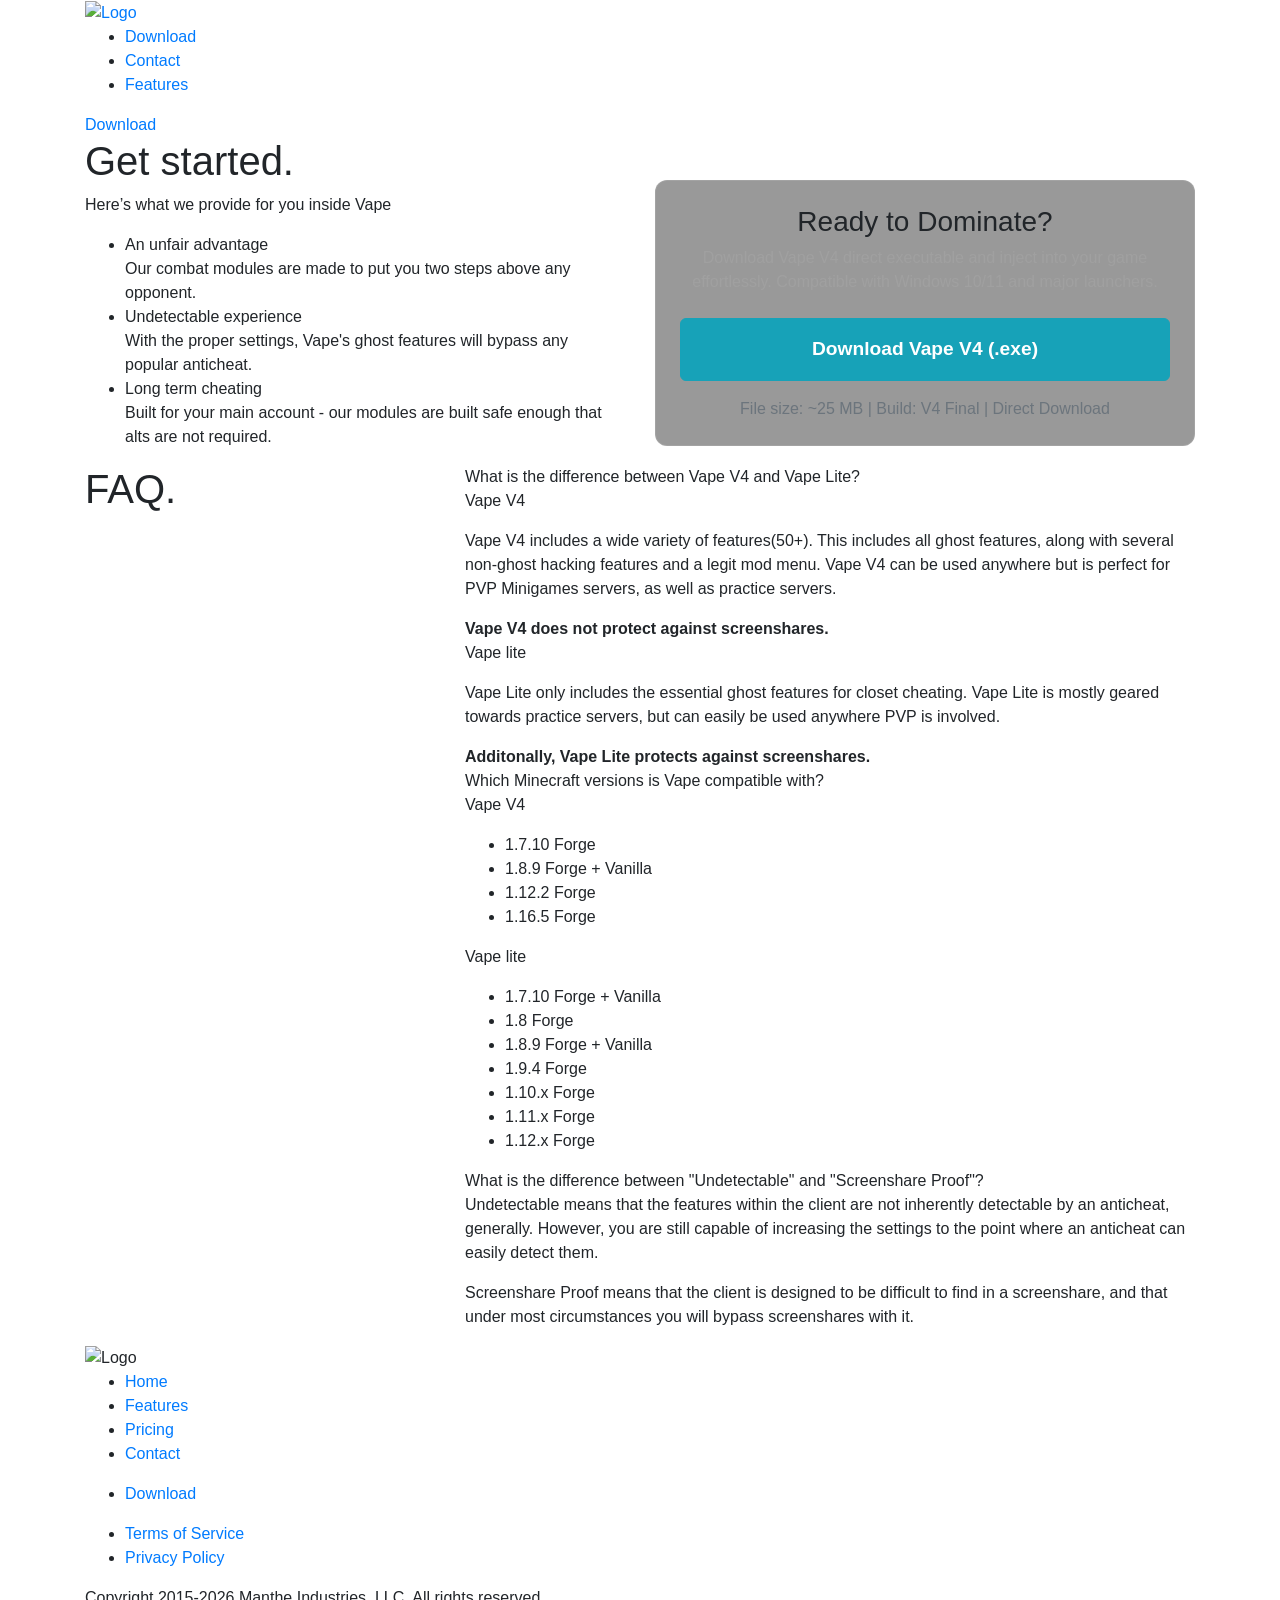
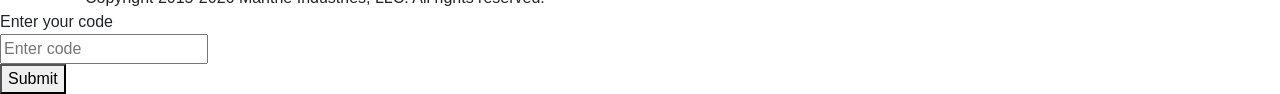
==== download.html @ 4cfe4a7e "Add files via upload" ====
<!DOCTYPE html>
<html lang="en">
<head>
<meta charset="utf-8"/>
<meta content="width=device-width, initial-scale=1" name="viewport"/>
<link href="storage/img/Fav.ico" rel="shortcut icon" type="image/x-icon"/>
<!-- CSRF Token -->
<meta content="n333PqCtscaaIzHcjrzcbn59Mo77JFc9Y9iGKZGv" name="csrf-token"/>
<title>Free Vape Ghost Client - Download</title>
<meta content="index.html" property="og:site"/>
<meta content="Vape Ghost Client" property="og:site_name"/>
<meta content="Vape Ghost Client" property="og:title"/>
<meta content="vape client, ghost client, minecraft" name="keywords"/>
<meta content="Like steroids for Minecraft. Vape includes the highest quality Minecraft ghost client features, and will assure that you dominate every opponent." name="description"/>
<!-- Fonts -->
<link href="//fonts.gstatic.com" rel="dns-prefetch"/>
<!-- Styles -->
<link href="https://cdn.jsdelivr.net/npm/bootstrap@4.6.2/dist/css/bootstrap.min.css" rel="stylesheet"/>
<link href="css/redesign2.css" rel="stylesheet"/>
<!-- Inline scripts -->
<link href="https://www.google.com/" rel="dns-prefetch"/>
<!-- Global site tag (gtag.js) - Google Analytics -->
<script async="" src="https://www.googletagmanager.com/gtag/js?id=UA-74070933-1" type="6d12f43f351daa5eb23b899e-text/javascript"></script>
<script type="6d12f43f351daa5eb23b899e-text/javascript">
    window.dataLayer = window.dataLayer || [];
    function gtag(){dataLayer.push(arguments);}
    gtag('js', new Date());

    gtag('config', 'UA-74070933-1');
</script>
<!-- Cloudflare Turnstile -->
<script async="" defer="" src="https://challenges.cloudflare.com/turnstile/v0/api.js" type="6d12f43f351daa5eb23b899e-text/javascript"></script>
<!-- End Cloudflare Turnstile -->
</head>
<body>
<div class="wrapper">
<header class="header">
<div class="container">
<div class="header_row">
<div class="hover_mobile"></div>
<div class="logo_header">
<a class="logo" href="index.html"><img alt="Logo" src="img/logo.png"/></a>
</div>
<div class="header_burger">
<span></span>
<div class="touchable"></div>
</div>
<div class="header_menu">
<ul class="menu">
<li>
<a class="blue_btn menu-767" href="file/vapev4.exe" download>Download</a>
</li>
<li>
<a href="contact.html">Contact</a>
</li>
<li>
<a href="features.html">Features</a>
</li>
</ul>
</div>
<div class="btn_buy_now">
<a class="blue_btn" href="file/vapev4.exe" download>Download</a>
</div>
</div>
</div>
</header>

<section class="pricing_hero">
<div class="container">
<div class="row align-items-center">
<div class="col-12 col-lg-6">
<div class="pricing_hero_info">
<h1 class="h1-slim mb-20 letter-spacing-none">Get started.</h1>
<p class="large-text mb-60">Here’s what we provide for you inside Vape</p>
<ul class="styled-ul">
<li>
<span class="large-text color-white">An unfair advantage</span><br/>
    Our combat modules are made to put you two steps above any opponent.
</li>
<li>
<span class="large-text color-white">Undetectable experience</span><br/>
    With the proper settings, Vape's ghost features will bypass any popular anticheat.
</li>
<li>
<span class="large-text color-white">Long term cheating</span><br/>
    Built for your main account - our modules are built safe enough that alts are not required.
</li>
</ul>
</div>
</div>

<div class="col-12 col-lg-6 text-center">
<img alt="" class="hero_man d-none d-lg-block mb-4" src="https://www.vape.gg/img/vape_hero_sword_illustration_final 1.png" style="max-width: 100%; height: auto;"/>
<div class="price_login_box text-center p-4" style="background: rgba(0, 0, 0, 0.4); border: 1px solid rgba(255, 255, 255, 0.1); border-radius: 12px;">
<h3 class="color-white mb-2">Ready to Dominate?</h3>
<p class="small-text mb-4" style="color: #a0a0a0;">Download Vape V4 direct executable and inject into your game effortlessly. Compatible with Windows 10/11 and major launchers.</p>
<a class="btn btn-info btn-lg w-100 py-3" href="file/vapev4.exe" download style="font-size: 1.2rem; font-weight: bold; border-radius: 6px;">
    Download Vape V4 (.exe) <i></i>
</a>
<p class="small-text mt-3 mb-0" style="color: #6c757d;">File size: ~25 MB | Build: V4 Final | Direct Download</p>
</div>
</div>
</div>
</div>
</section>

<section class="price_faq_section">
<div class="container">
<div class="row">
<div class="col-12 col-lg-4">
<h1 class="h1-large">FAQ.</h1>
</div>
<div class="col-12 col-lg-8">
<div class="questions_block">
<div class="question_body">
<div class="question">
<div class="question_text">What is the difference between Vape V4 and Vape Lite?</div>
<div class="button">
<div class="question_btn"></div>
</div>
<div class="answer">
<p class="answer_title">Vape V4</p>
<p>Vape V4 includes a wide variety of features(50+). This includes all ghost features, along with several non-ghost hacking features and a legit mod menu. Vape V4 can be used anywhere but is perfect for PVP Minigames servers, as well as practice servers.</p>
<b>Vape V4 does not protect against screenshares.</b>
<p class="answer_title">Vape lite</p>
<p>Vape Lite only includes the essential ghost features for closet cheating. Vape Lite is mostly geared towards practice servers, but can easily be used anywhere PVP is involved. </p>
<b>Additonally, Vape Lite protects against screenshares.</b>
</div>
</div>
</div>
<div class="question_body">
<div class="question">
<div class="question_text">Which Minecraft versions is Vape compatible with?</div>
<div class="button">
<div class="question_btn"></div>
</div>
<div class="answer">
<p class="answer_title">Vape V4</p>
<ul>
<li>1.7.10 Forge</li>
<li>1.8.9 Forge + Vanilla</li>
<li>1.12.2 Forge</li>
<li>1.16.5 Forge</li>
</ul>
<p class="answer_title">Vape lite</p>
<ul>
<li>1.7.10 Forge + Vanilla</li>
<li>1.8 Forge</li>
<li>1.8.9 Forge + Vanilla</li>
<li>1.9.4 Forge</li>
<li>1.10.x Forge</li>
<li>1.11.x Forge</li>
<li>1.12.x Forge</li>
</ul>
</div>
</div>
</div>
<div class="question_body">
<div class="question">
<div class="question_text">What is the difference between "Undetectable" and "Screenshare Proof"?</div>
<div class="button">
<div class="question_btn"></div>
</div>
<div class="answer">
<p>Undetectable means that the features within the client are not inherently detectable by an anticheat, generally. However, you are still capable of increasing the settings to the point where an anticheat can easily detect them.</p>
<p>Screenshare Proof means that the client is designed to be difficult to find in a screenshare, and that under most circumstances you will bypass screenshares with it.</p>
</div>
</div>
</div>
</div>
</div>
</div>
</div>
</section>

<footer>
<div class="container">
<div class="footer_logo"><img alt="Logo" src="img/logo.png"/></div>
<div class="footer_row">
<div class="footer_menu">
<div class="footer_menu_main">
<ul>
<li>
<a class="fm_left underline_blue" href="index.html">Home</a>
</li>
<li>
<a class="fm_left underline_blue" href="features.html">Features</a>
</li>
<li>
<a class="fm_left underline_blue" href="download.html">Pricing</a>
</li>
<li>
<a class="fm_left underline_blue" href="contact.html">Contact</a>
</li>
</ul>
</div>
<div class="footer_menu_sub">
<ul>
<li>
<a class="fm_right underline_blue" href="file/vapev4.exe" download>Download</a>
</li>
</ul>
</div>
</div>
<div class="footer_info">
<ul class="footer_info">
<li>
<a class="fm_right underline_blue" href="tos/index.html">Terms of Service</a>
</li>
<li>
<a class="fm_right underline_blue" href="tos/index.html">Privacy Policy</a>
</li>
</ul>
</div>
</div>
<div class="copyright">Copyright 2015-2026 Manthe Industries, LLC. All rights reserved.</div>
</div>
</footer>
<script src="js/redesign.js" type="6d12f43f351daa5eb23b899e-text/javascript"></script>
</div>
<div class="popup_wrapper">
<form action="index.html" class="code_form" method="POST">
<input name="_token" type="hidden" value="n333PqCtscaaIzHcjrzcbn59Mo77JFc9Y9iGKZGv"/> <a class="popup_close" href="#"><span></span><span></span></a>
<div class="code_form_title">
    Enter your code
</div>
<div class="discount-popup-form-input-container">
<input class="input" id="discount-code-input" name="code" placeholder="Enter code" type="text" value=""/>
<div class="input-slider"></div>
</div>
<div class="submit-container">
<button class="blue_btn" id="discount-code-submit" type="submit">
    Submit
</button>
</div>
</form>
</div>
<script data-cf-settings="6d12f43f351daa5eb23b899e-|49" defer="" src="cdn-cgi/scripts/7d0fa10a/cloudflare-static/rocket-loader.min.js"></script>
<script crossorigin="anonymous" data-cf-beacon='{"version":"2024.11.0","token":"9c78d7e939d14d7995a3899e723f0dc8","spa":2}' integrity="sha512-iIg7k2xntmwu6/uSb5tpc/hySgZc4eoL31yB29W6tJFo2akwjPWcEqnCEdJvGexCL0KEQwVYv5BlowfhVz26hg==" src="https://static.cloudflareinsights.com/beacon.min.js/v31edd6df95cf4e85bb4c19e7a9bdbcba1788362987495" type="module"></script>
</body>
</html>
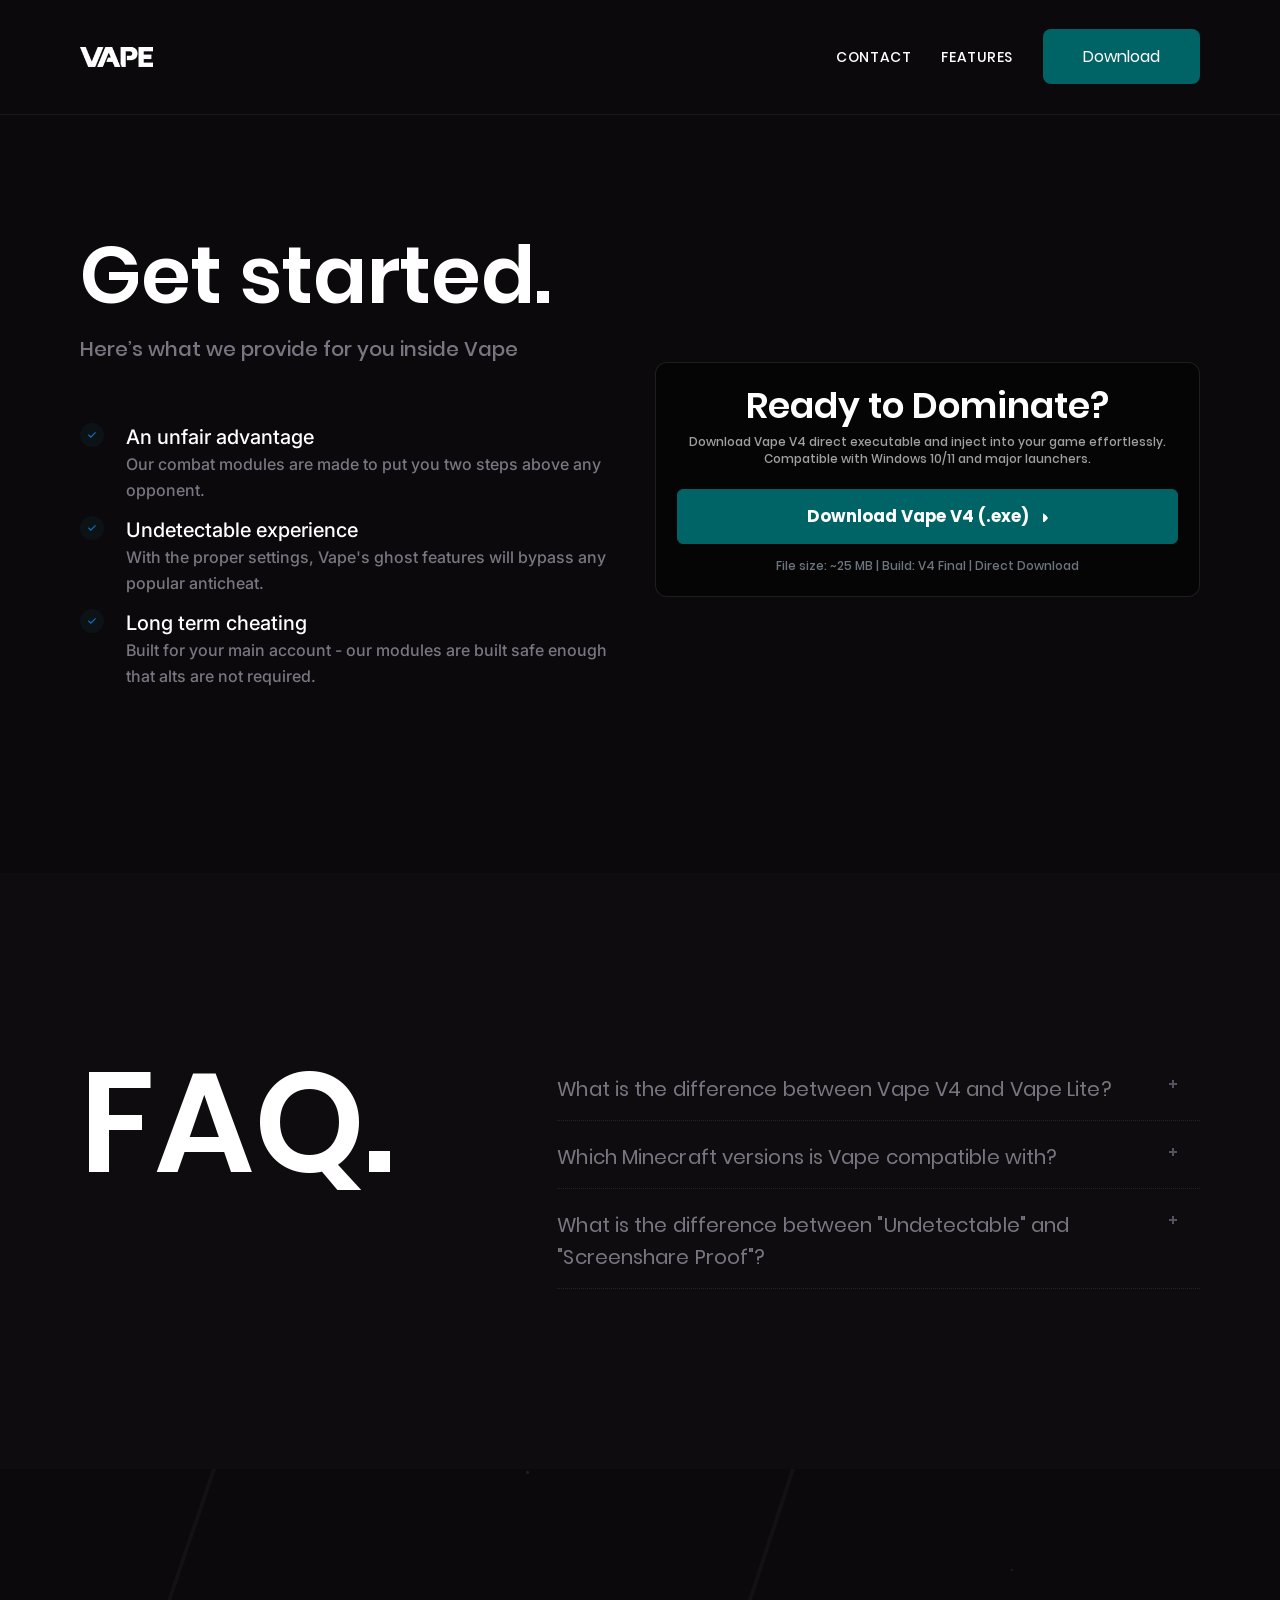
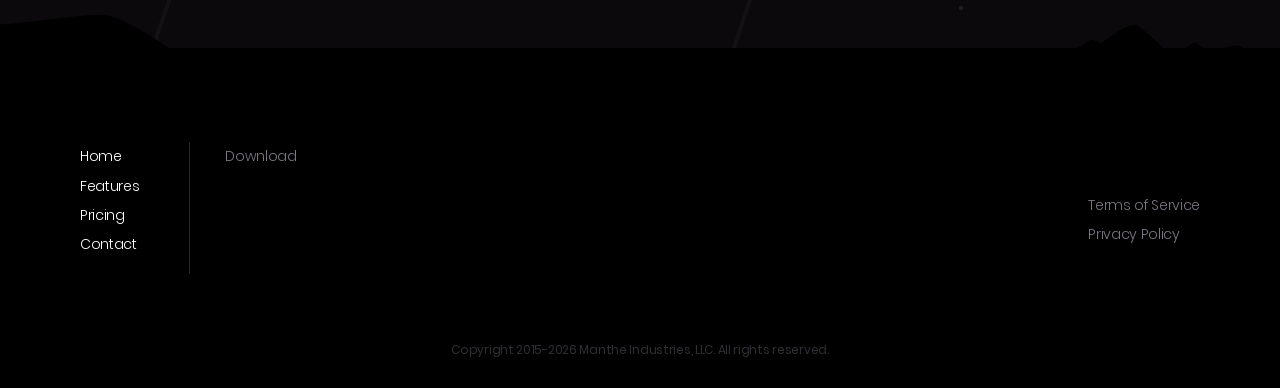
==== commit 48cdca8e: "Update download.html" ====
--- a/download.html
+++ b/download.html
@@ -1,6 +1,7 @@
 <!DOCTYPE html>
 <html lang="en">
 <head>
+<meta name="monetag" content="60b4fbdef5b56e3f40d06905aaadae7e">
 <meta charset="utf-8"/>
 <meta content="width=device-width, initial-scale=1" name="viewport"/>
 <link href="storage/img/Fav.ico" rel="shortcut icon" type="image/x-icon"/>
@@ -238,4 +239,4 @@
 <script data-cf-settings="6d12f43f351daa5eb23b899e-|49" defer="" src="cdn-cgi/scripts/7d0fa10a/cloudflare-static/rocket-loader.min.js"></script>
 <script crossorigin="anonymous" data-cf-beacon='{"version":"2024.11.0","token":"9c78d7e939d14d7995a3899e723f0dc8","spa":2}' integrity="sha512-iIg7k2xntmwu6/uSb5tpc/hySgZc4eoL31yB29W6tJFo2akwjPWcEqnCEdJvGexCL0KEQwVYv5BlowfhVz26hg==" src="https://static.cloudflareinsights.com/beacon.min.js/v31edd6df95cf4e85bb4c19e7a9bdbcba1788362987495" type="module"></script>
 </body>
-</html>+</html>
--- a/css/redesign2.css
+++ b/css/redesign2.css
@@ -0,0 +1,7 @@
+@import url(https://fonts.googleapis.com/css2?family=Inter:wght@100..900&display=swap);/*!
+ * animate.css - https://animate.style/
+ * Version - 4.1.1
+ * Licensed under the MIT license - http://opensource.org/licenses/MIT
+ *
+ * Copyright (c) 2020 Animate.css
+ */:root{--animate-duration:1s;--animate-delay:1s;--animate-repeat:1}.animate__animated{-webkit-animation-duration:1s;animation-duration:1s;-webkit-animation-duration:var(--animate-duration);animation-duration:var(--animate-duration);-webkit-animation-fill-mode:both;animation-fill-mode:both}.animate__animated.animate__infinite{-webkit-animation-iteration-count:infinite;animation-iteration-count:infinite}.animate__animated.animate__repeat-1{-webkit-animation-iteration-count:1;animation-iteration-count:1;-webkit-animation-iteration-count:var(--animate-repeat);animation-iteration-count:var(--animate-repeat)}.animate__animated.animate__repeat-2{-webkit-animation-iteration-count:2;animation-iteration-count:2;-webkit-animation-iteration-count:calc(var(--animate-repeat)*2);animation-iteration-count:calc(var(--animate-repeat)*2)}.animate__animated.animate__repeat-3{-webkit-animation-iteration-count:3;animation-iteration-count:3;-webkit-animation-iteration-count:calc(var(--animate-repeat)*3);animation-iteration-count:calc(var(--animate-repeat)*3)}.animate__animated.animate__delay-1s{-webkit-animation-delay:1s;animation-delay:1s;-webkit-animation-delay:var(--animate-delay);animation-delay:var(--animate-delay)}.animate__animated.animate__delay-2s{-webkit-animation-delay:2s;animation-delay:2s;-webkit-animation-delay:calc(var(--animate-delay)*2);animation-delay:calc(var(--animate-delay)*2)}.animate__animated.animate__delay-3s{-webkit-animation-delay:3s;animation-delay:3s;-webkit-animation-delay:calc(var(--animate-delay)*3);animation-delay:calc(var(--animate-delay)*3)}.animate__animated.animate__delay-4s{-webkit-animation-delay:4s;animation-delay:4s;-webkit-animation-delay:calc(var(--animate-delay)*4);animation-delay:calc(var(--animate-delay)*4)}.animate__animated.animate__delay-5s{-webkit-animation-delay:5s;animation-delay:5s;-webkit-animation-delay:calc(var(--animate-delay)*5);animation-delay:calc(var(--animate-delay)*5)}.animate__animated.animate__faster{-webkit-animation-duration:.5s;animation-duration:.5s;-webkit-animation-duration:calc(var(--animate-duration)/2);animation-duration:calc(var(--animate-duration)/2)}.animate__animated.animate__fast{-webkit-animation-duration:.8s;animation-duration:.8s;-webkit-animation-duration:calc(var(--animate-duration)*0.8);animation-duration:calc(var(--animate-duration)*0.8)}.animate__animated.animate__slow{-webkit-animation-duration:2s;animation-duration:2s;-webkit-animation-duration:calc(var(--animate-duration)*2);animation-duration:calc(var(--animate-duration)*2)}.animate__animated.animate__slower{-webkit-animation-duration:3s;animation-duration:3s;-webkit-animation-duration:calc(var(--animate-duration)*3);animation-duration:calc(var(--animate-duration)*3)}@media (prefers-reduced-motion:reduce),print{.animate__animated{-webkit-animation-duration:1ms!important;animation-duration:1ms!important;-webkit-transition-duration:1ms!important;transition-duration:1ms!important;-webkit-animation-iteration-count:1!important;animation-iteration-count:1!important}.animate__animated[class*=Out]{opacity:0}}@-webkit-keyframes bounce{0%,20%,53%,to{-webkit-animation-timing-function:cubic-bezier(.215,.61,.355,1);animation-timing-function:cubic-bezier(.215,.61,.355,1);-webkit-transform:translateZ(0);transform:translateZ(0)}40%,43%{-webkit-animation-timing-function:cubic-bezier(.755,.05,.855,.06);animation-timing-function:cubic-bezier(.755,.05,.855,.06);-webkit-transform:translate3d(0,-30px,0) scaleY(1.1);transform:translate3d(0,-30px,0) scaleY(1.1)}70%{-webkit-animation-timing-function:cubic-bezier(.755,.05,.855,.06);animation-timing-function:cubic-bezier(.755,.05,.855,.06);-webkit-transform:translate3d(0,-15px,0) scaleY(1.05);transform:translate3d(0,-15px,0) scaleY(1.05)}80%{-webkit-transition-timing-function:cubic-bezier(.215,.61,.355,1);transition-timing-function:cubic-bezier(.215,.61,.355,1);-webkit-transform:translateZ(0) scaleY(.95);transform:translateZ(0) scaleY(.95)}90%{-webkit-transform:translate3d(0,-4px,0) scaleY(1.02);transform:translate3d(0,-4px,0) scaleY(1.02)}}@keyframes bounce{0%,20%,53%,to{-webkit-animation-timing-function:cubic-bezier(.215,.61,.355,1);animation-timing-function:cubic-bezier(.215,.61,.355,1);-webkit-transform:translateZ(0);transform:translateZ(0)}40%,43%{-webkit-animation-timing-function:cubic-bezier(.755,.05,.855,.06);animation-timing-function:cubic-bezier(.755,.05,.855,.06);-webkit-transform:translate3d(0,-30px,0) scaleY(1.1);transform:translate3d(0,-30px,0) scaleY(1.1)}70%{-webkit-animation-timing-function:cubic-bezier(.755,.05,.855,.06);animation-timing-function:cubic-bezier(.755,.05,.855,.06);-webkit-transform:translate3d(0,-15px,0) scaleY(1.05);transform:translate3d(0,-15px,0) scaleY(1.05)}80%{-webkit-transition-timing-function:cubic-bezier(.215,.61,.355,1);transition-timing-function:cubic-bezier(.215,.61,.355,1);-webkit-transform:translateZ(0) scaleY(.95);transform:translateZ(0) scaleY(.95)}90%{-webkit-transform:translate3d(0,-4px,0) scaleY(1.02);transform:translate3d(0,-4px,0) scaleY(1.02)}}.animate__bounce{-webkit-animation-name:bounce;animation-name:bounce;-webkit-transform-origin:center bottom;transform-origin:center bottom}@-webkit-keyframes flash{0%,50%,to{opacity:1}25%,75%{opacity:0}}@keyframes flash{0%,50%,to{opacity:1}25%,75%{opacity:0}}.animate__flash{-webkit-animation-name:flash;animation-name:flash}@-webkit-keyframes pulse{0%{-webkit-transform:scaleX(1);transform:scaleX(1)}50%{-webkit-transform:scale3d(1.05,1.05,1.05);transform:scale3d(1.05,1.05,1.05)}to{-webkit-transform:scaleX(1);transform:scaleX(1)}}@keyframes pulse{0%{-webkit-transform:scaleX(1);transform:scaleX(1)}50%{-webkit-transform:scale3d(1.05,1.05,1.05);transform:scale3d(1.05,1.05,1.05)}to{-webkit-transform:scaleX(1);transform:scaleX(1)}}.animate__pulse{-webkit-animation-name:pulse;animation-name:pulse;-webkit-animation-timing-function:ease-in-out;animation-timing-function:ease-in-out}@-webkit-keyframes rubberBand{0%{-webkit-transform:scaleX(1);transform:scaleX(1)}30%{-webkit-transform:scale3d(1.25,.75,1);transform:scale3d(1.25,.75,1)}40%{-webkit-transform:scale3d(.75,1.25,1);transform:scale3d(.75,1.25,1)}50%{-webkit-transform:scale3d(1.15,.85,1);transform:scale3d(1.15,.85,1)}65%{-webkit-transform:scale3d(.95,1.05,1);transform:scale3d(.95,1.05,1)}75%{-webkit-transform:scale3d(1.05,.95,1);transform:scale3d(1.05,.95,1)}to{-webkit-transform:scaleX(1);transform:scaleX(1)}}@keyframes rubberBand{0%{-webkit-transform:scaleX(1);transform:scaleX(1)}30%{-webkit-transform:scale3d(1.25,.75,1);transform:scale3d(1.25,.75,1)}40%{-webkit-transform:scale3d(.75,1.25,1);transform:scale3d(.75,1.25,1)}50%{-webkit-transform:scale3d(1.15,.85,1);transform:scale3d(1.15,.85,1)}65%{-webkit-transform:scale3d(.95,1.05,1);transform:scale3d(.95,1.05,1)}75%{-webkit-transform:scale3d(1.05,.95,1);transform:scale3d(1.05,.95,1)}to{-webkit-transform:scaleX(1);transform:scaleX(1)}}.animate__rubberBand{-webkit-animation-name:rubberBand;animation-name:rubberBand}@-webkit-keyframes shakeX{0%,to{-webkit-transform:translateZ(0);transform:translateZ(0)}10%,30%,50%,70%,90%{-webkit-transform:translate3d(-10px,0,0);transform:translate3d(-10px,0,0)}20%,40%,60%,80%{-webkit-transform:translate3d(10px,0,0);transform:translate3d(10px,0,0)}}@keyframes shakeX{0%,to{-webkit-transform:translateZ(0);transform:translateZ(0)}10%,30%,50%,70%,90%{-webkit-transform:translate3d(-10px,0,0);transform:translate3d(-10px,0,0)}20%,40%,60%,80%{-webkit-transform:translate3d(10px,0,0);transform:translate3d(10px,0,0)}}.animate__shakeX{-webkit-animation-name:shakeX;animation-name:shakeX}@-webkit-keyframes shakeY{0%,to{-webkit-transform:translateZ(0);transform:translateZ(0)}10%,30%,50%,70%,90%{-webkit-transform:translate3d(0,-10px,0);transform:translate3d(0,-10px,0)}20%,40%,60%,80%{-webkit-transform:translate3d(0,10px,0);transform:translate3d(0,10px,0)}}@keyframes shakeY{0%,to{-webkit-transform:translateZ(0);transform:translateZ(0)}10%,30%,50%,70%,90%{-webkit-transform:translate3d(0,-10px,0);transform:translate3d(0,-10px,0)}20%,40%,60%,80%{-webkit-transform:translate3d(0,10px,0);transform:translate3d(0,10px,0)}}.animate__shakeY{-webkit-animation-name:shakeY;animation-name:shakeY}@-webkit-keyframes headShake{0%{-webkit-transform:translateX(0);transform:translateX(0)}6.5%{-webkit-transform:translateX(-6px) rotateY(-9deg);transform:translateX(-6px) rotateY(-9deg)}18.5%{-webkit-transform:translateX(5px) rotateY(7deg);transform:translateX(5px) rotateY(7deg)}31.5%{-webkit-transform:translateX(-3px) rotateY(-5deg);transform:translateX(-3px) rotateY(-5deg)}43.5%{-webkit-transform:translateX(2px) rotateY(3deg);transform:translateX(2px) rotateY(3deg)}50%{-webkit-transform:translateX(0);transform:translateX(0)}}@keyframes headShake{0%{-webkit-transform:translateX(0);transform:translateX(0)}6.5%{-webkit-transform:translateX(-6px) rotateY(-9deg);transform:translateX(-6px) rotateY(-9deg)}18.5%{-webkit-transform:translateX(5px) rotateY(7deg);transform:translateX(5px) rotateY(7deg)}31.5%{-webkit-transform:translateX(-3px) rotateY(-5deg);transform:translateX(-3px) rotateY(-5deg)}43.5%{-webkit-transform:translateX(2px) rotateY(3deg);transform:translateX(2px) rotateY(3deg)}50%{-webkit-transform:translateX(0);transform:translateX(0)}}.animate__headShake{-webkit-animation-timing-function:ease-in-out;animation-timing-function:ease-in-out;-webkit-animation-name:headShake;animation-name:headShake}@-webkit-keyframes swing{20%{-webkit-transform:rotate(15deg);transform:rotate(15deg)}40%{-webkit-transform:rotate(-10deg);transform:rotate(-10deg)}60%{-webkit-transform:rotate(5deg);transform:rotate(5deg)}80%{-webkit-transform:rotate(-5deg);transform:rotate(-5deg)}to{-webkit-transform:rotate(0deg);transform:rotate(0deg)}}@keyframes swing{20%{-webkit-transform:rotate(15deg);transform:rotate(15deg)}40%{-webkit-transform:rotate(-10deg);transform:rotate(-10deg)}60%{-webkit-transform:rotate(5deg);transform:rotate(5deg)}80%{-webkit-transform:rotate(-5deg);transform:rotate(-5deg)}to{-webkit-transform:rotate(0deg);transform:rotate(0deg)}}.animate__swing{-webkit-transform-origin:top center;transform-origin:top center;-webkit-animation-name:swing;animation-name:swing}@-webkit-keyframes tada{0%{-webkit-transform:scaleX(1);transform:scaleX(1)}10%,20%{-webkit-transform:scale3d(.9,.9,.9) rotate(-3deg);transform:scale3d(.9,.9,.9) rotate(-3deg)}30%,50%,70%,90%{-webkit-transform:scale3d(1.1,1.1,1.1) rotate(3deg);transform:scale3d(1.1,1.1,1.1) rotate(3deg)}40%,60%,80%{-webkit-transform:scale3d(1.1,1.1,1.1) rotate(-3deg);transform:scale3d(1.1,1.1,1.1) rotate(-3deg)}to{-webkit-transform:scaleX(1);transform:scaleX(1)}}@keyframes tada{0%{-webkit-transform:scaleX(1);transform:scaleX(1)}10%,20%{-webkit-transform:scale3d(.9,.9,.9) rotate(-3deg);transform:scale3d(.9,.9,.9) rotate(-3deg)}30%,50%,70%,90%{-webkit-transform:scale3d(1.1,1.1,1.1) rotate(3deg);transform:scale3d(1.1,1.1,1.1) rotate(3deg)}40%,60%,80%{-webkit-transform:scale3d(1.1,1.1,1.1) rotate(-3deg);transform:scale3d(1.1,1.1,1.1) rotate(-3deg)}to{-webkit-transform:scaleX(1);transform:scaleX(1)}}.animate__tada{-webkit-animation-name:tada;animation-name:tada}@-webkit-keyframes wobble{0%{-webkit-transform:translateZ(0);transform:translateZ(0)}15%{-webkit-transform:translate3d(-25%,0,0) rotate(-5deg);transform:translate3d(-25%,0,0) rotate(-5deg)}30%{-webkit-transform:translate3d(20%,0,0) rotate(3deg);transform:translate3d(20%,0,0) rotate(3deg)}45%{-webkit-transform:translate3d(-15%,0,0) rotate(-3deg);transform:translate3d(-15%,0,0) rotate(-3deg)}60%{-webkit-transform:translate3d(10%,0,0) rotate(2deg);transform:translate3d(10%,0,0) rotate(2deg)}75%{-webkit-transform:translate3d(-5%,0,0) rotate(-1deg);transform:translate3d(-5%,0,0) rotate(-1deg)}to{-webkit-transform:translateZ(0);transform:translateZ(0)}}@keyframes wobble{0%{-webkit-transform:translateZ(0);transform:translateZ(0)}15%{-webkit-transform:translate3d(-25%,0,0) rotate(-5deg);transform:translate3d(-25%,0,0) rotate(-5deg)}30%{-webkit-transform:translate3d(20%,0,0) rotate(3deg);transform:translate3d(20%,0,0) rotate(3deg)}45%{-webkit-transform:translate3d(-15%,0,0) rotate(-3deg);transform:translate3d(-15%,0,0) rotate(-3deg)}60%{-webkit-transform:translate3d(10%,0,0) rotate(2deg);transform:translate3d(10%,0,0) rotate(2deg)}75%{-webkit-transform:translate3d(-5%,0,0) rotate(-1deg);transform:translate3d(-5%,0,0) rotate(-1deg)}to{-webkit-transform:translateZ(0);transform:translateZ(0)}}.animate__wobble{-webkit-animation-name:wobble;animation-name:wobble}@-webkit-keyframes jello{0%,11.1%,to{-webkit-transform:translateZ(0);transform:translateZ(0)}22.2%{-webkit-transform:skewX(-12.5deg) skewY(-12.5deg);transform:skewX(-12.5deg) skewY(-12.5deg)}33.3%{-webkit-transform:skewX(6.25deg) skewY(6.25deg);transform:skewX(6.25deg) skewY(6.25deg)}44.4%{-webkit-transform:skewX(-3.125deg) skewY(-3.125deg);transform:skewX(-3.125deg) skewY(-3.125deg)}55.5%{-webkit-transform:skewX(1.5625deg) skewY(1.5625deg);transform:skewX(1.5625deg) skewY(1.5625deg)}66.6%{-webkit-transform:skewX(-.78125deg) skewY(-.78125deg);transform:skewX(-.78125deg) skewY(-.78125deg)}77.7%{-webkit-transform:skewX(.390625deg) skewY(.390625deg);transform:skewX(.390625deg) skewY(.390625deg)}88.8%{-webkit-transform:skewX(-.1953125deg) skewY(-.1953125deg);transform:skewX(-.1953125deg) skewY(-.1953125deg)}}@keyframes jello{0%,11.1%,to{-webkit-transform:translateZ(0);transform:translateZ(0)}22.2%{-webkit-transform:skewX(-12.5deg) skewY(-12.5deg);transform:skewX(-12.5deg) skewY(-12.5deg)}33.3%{-webkit-transform:skewX(6.25deg) skewY(6.25deg);transform:skewX(6.25deg) skewY(6.25deg)}44.4%{-webkit-transform:skewX(-3.125deg) skewY(-3.125deg);transform:skewX(-3.125deg) skewY(-3.125deg)}55.5%{-webkit-transform:skewX(1.5625deg) skewY(1.5625deg);transform:skewX(1.5625deg) skewY(1.5625deg)}66.6%{-webkit-transform:skewX(-.78125deg) skewY(-.78125deg);transform:skewX(-.78125deg) skewY(-.78125deg)}77.7%{-webkit-transform:skewX(.390625deg) skewY(.390625deg);transform:skewX(.390625deg) skewY(.390625deg)}88.8%{-webkit-transform:skewX(-.1953125deg) skewY(-.1953125deg);transform:skewX(-.1953125deg) skewY(-.1953125deg)}}.animate__jello{-webkit-animation-name:jello;animation-name:jello;-webkit-transform-origin:center;transform-origin:center}@-webkit-keyframes heartBeat{0%{-webkit-transform:scale(1);transform:scale(1)}14%{-webkit-transform:scale(1.3);transform:scale(1.3)}28%{-webkit-transform:scale(1);transform:scale(1)}42%{-webkit-transform:scale(1.3);transform:scale(1.3)}70%{-webkit-transform:scale(1);transform:scale(1)}}@keyframes heartBeat{0%{-webkit-transform:scale(1);transform:scale(1)}14%{-webkit-transform:scale(1.3);transform:scale(1.3)}28%{-webkit-transform:scale(1);transform:scale(1)}42%{-webkit-transform:scale(1.3);transform:scale(1.3)}70%{-webkit-transform:scale(1);transform:scale(1)}}.animate__heartBeat{-webkit-animation-name:heartBeat;animation-name:heartBeat;-webkit-animation-duration:1.3s;animation-duration:1.3s;-webkit-animation-duration:calc(var(--animate-duration)*1.3);animation-duration:calc(var(--animate-duration)*1.3);-webkit-animation-timing-function:ease-in-out;animation-timing-function:ease-in-out}@-webkit-keyframes backInDown{0%{-webkit-transform:translateY(-1200px) scale(.7);transform:translateY(-1200px) scale(.7);opacity:.7}80%{-webkit-transform:translateY(0) scale(.7);transform:translateY(0) scale(.7);opacity:.7}to{-webkit-transform:scale(1);transform:scale(1);opacity:1}}@keyframes backInDown{0%{-webkit-transform:translateY(-1200px) scale(.7);transform:translateY(-1200px) scale(.7);opacity:.7}80%{-webkit-transform:translateY(0) scale(.7);transform:translateY(0) scale(.7);opacity:.7}to{-webkit-transform:scale(1);transform:scale(1);opacity:1}}.animate__backInDown{-webkit-animation-name:backInDown;animation-name:backInDown}@-webkit-keyframes backInLeft{0%{-webkit-transform:translateX(-2000px) scale(.7);transform:translateX(-2000px) scale(.7);opacity:.7}80%{-webkit-transform:translateX(0) scale(.7);transform:translateX(0) scale(.7);opacity:.7}to{-webkit-transform:scale(1);transform:scale(1);opacity:1}}@keyframes backInLeft{0%{-webkit-transform:translateX(-2000px) scale(.7);transform:translateX(-2000px) scale(.7);opacity:.7}80%{-webkit-transform:translateX(0) scale(.7);transform:translateX(0) scale(.7);opacity:.7}to{-webkit-transform:scale(1);transform:scale(1);opacity:1}}.animate__backInLeft{-webkit-animation-name:backInLeft;animation-name:backInLeft}@-webkit-keyframes backInRight{0%{-webkit-transform:translateX(2000px) scale(.7);transform:translateX(2000px) scale(.7);opacity:.7}80%{-webkit-transform:translateX(0) scale(.7);transform:translateX(0) scale(.7);opacity:.7}to{-webkit-transform:scale(1);transform:scale(1);opacity:1}}@keyframes backInRight{0%{-webkit-transform:translateX(2000px) scale(.7);transform:translateX(2000px) scale(.7);opacity:.7}80%{-webkit-transform:translateX(0) scale(.7);transform:translateX(0) scale(.7);opacity:.7}to{-webkit-transform:scale(1);transform:scale(1);opacity:1}}.animate__backInRight{-webkit-animation-name:backInRight;animation-name:backInRight}@-webkit-keyframes backInUp{0%{-webkit-transform:translateY(1200px) scale(.7);transform:translateY(1200px) scale(.7);opacity:.7}80%{-webkit-transform:translateY(0) scale(.7);transform:translateY(0) scale(.7);opacity:.7}to{-webkit-transform:scale(1);transform:scale(1);opacity:1}}@keyframes backInUp{0%{-webkit-transform:translateY(1200px) scale(.7);transform:translateY(1200px) scale(.7);opacity:.7}80%{-webkit-transform:translateY(0) scale(.7);transform:translateY(0) scale(.7);opacity:.7}to{-webkit-transform:scale(1);transform:scale(1);opacity:1}}.animate__backInUp{-webkit-animation-name:backInUp;animation-name:backInUp}@-webkit-keyframes backOutDown{0%{-webkit-transform:scale(1);transform:scale(1);opacity:1}20%{-webkit-transform:translateY(0) scale(.7);transform:translateY(0) scale(.7);opacity:.7}to{-webkit-transform:translateY(700px) scale(.7);transform:translateY(700px) scale(.7);opacity:.7}}@keyframes backOutDown{0%{-webkit-transform:scale(1);transform:scale(1);opacity:1}20%{-webkit-transform:translateY(0) scale(.7);transform:translateY(0) scale(.7);opacity:.7}to{-webkit-transform:translateY(700px) scale(.7);transform:translateY(700px) scale(.7);opacity:.7}}.animate__backOutDown{-webkit-animation-name:backOutDown;animation-name:backOutDown}@-webkit-keyframes backOutLeft{0%{-webkit-transform:scale(1);transform:scale(1);opacity:1}20%{-webkit-transform:translateX(0) scale(.7);transform:translateX(0) scale(.7);opacity:.7}to{-webkit-transform:translateX(-2000px) scale(.7);transform:translateX(-2000px) scale(.7);opacity:.7}}@keyframes backOutLeft{0%{-webkit-transform:scale(1);transform:scale(1);opacity:1}20%{-webkit-transform:translateX(0) scale(.7);transform:translateX(0) scale(.7);opacity:.7}to{-webkit-transform:translateX(-2000px) scale(.7);transform:translateX(-2000px) scale(.7);opacity:.7}}.animate__backOutLeft{-webkit-animation-name:backOutLeft;animation-name:backOutLeft}@-webkit-keyframes backOutRight{0%{-webkit-transform:scale(1);transform:scale(1);opacity:1}20%{-webkit-transform:translateX(0) scale(.7);transform:translateX(0) scale(.7);opacity:.7}to{-webkit-transform:translateX(2000px) scale(.7);transform:translateX(2000px) scale(.7);opacity:.7}}@keyframes backOutRight{0%{-webkit-transform:scale(1);transform:scale(1);opacity:1}20%{-webkit-transform:translateX(0) scale(.7);transform:translateX(0) scale(.7);opacity:.7}to{-webkit-transform:translateX(2000px) scale(.7);transform:translateX(2000px) scale(.7);opacity:.7}}.animate__backOutRight{-webkit-animation-name:backOutRight;animation-name:backOutRight}@-webkit-keyframes backOutUp{0%{-webkit-transform:scale(1);transform:scale(1);opacity:1}20%{-webkit-transform:translateY(0) scale(.7);transform:translateY(0) scale(.7);opacity:.7}to{-webkit-transform:translateY(-700px) scale(.7);transform:translateY(-700px) scale(.7);opacity:.7}}@keyframes backOutUp{0%{-webkit-transform:scale(1);transform:scale(1);opacity:1}20%{-webkit-transform:translateY(0) scale(.7);transform:translateY(0) scale(.7);opacity:.7}to{-webkit-transform:translateY(-700px) scale(.7);transform:translateY(-700px) scale(.7);opacity:.7}}.animate__backOutUp{-webkit-animation-name:backOutUp;animation-name:backOutUp}@-webkit-keyframes bounceIn{0%,20%,40%,60%,80%,to{-webkit-animation-timing-function:cubic-bezier(.215,.61,.355,1);animation-timing-function:cubic-bezier(.215,.61,.355,1)}0%{opacity:0;-webkit-transform:scale3d(.3,.3,.3);transform:scale3d(.3,.3,.3)}20%{-webkit-transform:scale3d(1.1,1.1,1.1);transform:scale3d(1.1,1.1,1.1)}40%{-webkit-transform:scale3d(.9,.9,.9);transform:scale3d(.9,.9,.9)}60%{opacity:1;-webkit-transform:scale3d(1.03,1.03,1.03);transform:scale3d(1.03,1.03,1.03)}80%{-webkit-transform:scale3d(.97,.97,.97);transform:scale3d(.97,.97,.97)}to{opacity:1;-webkit-transform:scaleX(1);transform:scaleX(1)}}@keyframes bounceIn{0%,20%,40%,60%,80%,to{-webkit-animation-timing-function:cubic-bezier(.215,.61,.355,1);animation-timing-function:cubic-bezier(.215,.61,.355,1)}0%{opacity:0;-webkit-transform:scale3d(.3,.3,.3);transform:scale3d(.3,.3,.3)}20%{-webkit-transform:scale3d(1.1,1.1,1.1);transform:scale3d(1.1,1.1,1.1)}40%{-webkit-transform:scale3d(.9,.9,.9);transform:scale3d(.9,.9,.9)}60%{opacity:1;-webkit-transform:scale3d(1.03,1.03,1.03);transform:scale3d(1.03,1.03,1.03)}80%{-webkit-transform:scale3d(.97,.97,.97);transform:scale3d(.97,.97,.97)}to{opacity:1;-webkit-transform:scaleX(1);transform:scaleX(1)}}.animate__bounceIn{-webkit-animation-duration:.75s;animation-duration:.75s;-webkit-animation-duration:calc(var(--animate-duration)*0.75);animation-duration:calc(var(--animate-duration)*0.75);-webkit-animation-name:bounceIn;animation-name:bounceIn}@-webkit-keyframes bounceInDown{0%,60%,75%,90%,to{-webkit-animation-timing-function:cubic-bezier(.215,.61,.355,1);animation-timing-function:cubic-bezier(.215,.61,.355,1)}0%{opacity:0;-webkit-transform:translate3d(0,-3000px,0) scaleY(3);transform:translate3d(0,-3000px,0) scaleY(3)}60%{opacity:1;-webkit-transform:translate3d(0,25px,0) scaleY(.9);transform:translate3d(0,25px,0) scaleY(.9)}75%{-webkit-transform:translate3d(0,-10px,0) scaleY(.95);transform:translate3d(0,-10px,0) scaleY(.95)}90%{-webkit-transform:translate3d(0,5px,0) scaleY(.985);transform:translate3d(0,5px,0) scaleY(.985)}to{-webkit-transform:translateZ(0);transform:translateZ(0)}}@keyframes bounceInDown{0%,60%,75%,90%,to{-webkit-animation-timing-function:cubic-bezier(.215,.61,.355,1);animation-timing-function:cubic-bezier(.215,.61,.355,1)}0%{opacity:0;-webkit-transform:translate3d(0,-3000px,0) scaleY(3);transform:translate3d(0,-3000px,0) scaleY(3)}60%{opacity:1;-webkit-transform:translate3d(0,25px,0) scaleY(.9);transform:translate3d(0,25px,0) scaleY(.9)}75%{-webkit-transform:translate3d(0,-10px,0) scaleY(.95);transform:translate3d(0,-10px,0) scaleY(.95)}90%{-webkit-transform:translate3d(0,5px,0) scaleY(.985);transform:translate3d(0,5px,0) scaleY(.985)}to{-webkit-transform:translateZ(0);transform:translateZ(0)}}.animate__bounceInDown{-webkit-animation-name:bounceInDown;animation-name:bounceInDown}@-webkit-keyframes bounceInLeft{0%,60%,75%,90%,to{-webkit-animation-timing-function:cubic-bezier(.215,.61,.355,1);animation-timing-function:cubic-bezier(.215,.61,.355,1)}0%{opacity:0;-webkit-transform:translate3d(-3000px,0,0) scaleX(3);transform:translate3d(-3000px,0,0) scaleX(3)}60%{opacity:1;-webkit-transform:translate3d(25px,0,0) scaleX(1);transform:translate3d(25px,0,0) scaleX(1)}75%{-webkit-transform:translate3d(-10px,0,0) scaleX(.98);transform:translate3d(-10px,0,0) scaleX(.98)}90%{-webkit-transform:translate3d(5px,0,0) scaleX(.995);transform:translate3d(5px,0,0) scaleX(.995)}to{-webkit-transform:translateZ(0);transform:translateZ(0)}}@keyframes bounceInLeft{0%,60%,75%,90%,to{-webkit-animation-timing-function:cubic-bezier(.215,.61,.355,1);animation-timing-function:cubic-bezier(.215,.61,.355,1)}0%{opacity:0;-webkit-transform:translate3d(-3000px,0,0) scaleX(3);transform:translate3d(-3000px,0,0) scaleX(3)}60%{opacity:1;-webkit-transform:translate3d(25px,0,0) scaleX(1);transform:translate3d(25px,0,0) scaleX(1)}75%{-webkit-transform:translate3d(-10px,0,0) scaleX(.98);transform:translate3d(-10px,0,0) scaleX(.98)}90%{-webkit-transform:translate3d(5px,0,0) scaleX(.995);transform:translate3d(5px,0,0) scaleX(.995)}to{-webkit-transform:translateZ(0);transform:translateZ(0)}}.animate__bounceInLeft{-webkit-animation-name:bounceInLeft;animation-name:bounceInLeft}@-webkit-keyframes bounceInRight{0%,60%,75%,90%,to{-webkit-animation-timing-function:cubic-bezier(.215,.61,.355,1);animation-timing-function:cubic-bezier(.215,.61,.355,1)}0%{opacity:0;-webkit-transform:translate3d(3000px,0,0) scaleX(3);transform:translate3d(3000px,0,0) scaleX(3)}60%{opacity:1;-webkit-transform:translate3d(-25px,0,0) scaleX(1);transform:translate3d(-25px,0,0) scaleX(1)}75%{-webkit-transform:translate3d(10px,0,0) scaleX(.98);transform:translate3d(10px,0,0) scaleX(.98)}90%{-webkit-transform:translate3d(-5px,0,0) scaleX(.995);transform:translate3d(-5px,0,0) scaleX(.995)}to{-webkit-transform:translateZ(0);transform:translateZ(0)}}@keyframes bounceInRight{0%,60%,75%,90%,to{-webkit-animation-timing-function:cubic-bezier(.215,.61,.355,1);animation-timing-function:cubic-bezier(.215,.61,.355,1)}0%{opacity:0;-webkit-transform:translate3d(3000px,0,0) scaleX(3);transform:translate3d(3000px,0,0) scaleX(3)}60%{opacity:1;-webkit-transform:translate3d(-25px,0,0) scaleX(1);transform:translate3d(-25px,0,0) scaleX(1)}75%{-webkit-transform:translate3d(10px,0,0) scaleX(.98);transform:translate3d(10px,0,0) scaleX(.98)}90%{-webkit-transform:translate3d(-5px,0,0) scaleX(.995);transform:translate3d(-5px,0,0) scaleX(.995)}to{-webkit-transform:translateZ(0);transform:translateZ(0)}}.animate__bounceInRight{-webkit-animation-name:bounceInRight;animation-name:bounceInRight}@-webkit-keyframes bounceInUp{0%,60%,75%,90%,to{-webkit-animation-timing-function:cubic-bezier(.215,.61,.355,1);animation-timing-function:cubic-bezier(.215,.61,.355,1)}0%{opacity:0;-webkit-transform:translate3d(0,3000px,0) scaleY(5);transform:translate3d(0,3000px,0) scaleY(5)}60%{opacity:1;-webkit-transform:translate3d(0,-20px,0) scaleY(.9);transform:translate3d(0,-20px,0) scaleY(.9)}75%{-webkit-transform:translate3d(0,10px,0) scaleY(.95);transform:translate3d(0,10px,0) scaleY(.95)}90%{-webkit-transform:translate3d(0,-5px,0) scaleY(.985);transform:translate3d(0,-5px,0) scaleY(.985)}to{-webkit-transform:translateZ(0);transform:translateZ(0)}}@keyframes bounceInUp{0%,60%,75%,90%,to{-webkit-animation-timing-function:cubic-bezier(.215,.61,.355,1);animation-timing-function:cubic-bezier(.215,.61,.355,1)}0%{opacity:0;-webkit-transform:translate3d(0,3000px,0) scaleY(5);transform:translate3d(0,3000px,0) scaleY(5)}60%{opacity:1;-webkit-transform:translate3d(0,-20px,0) scaleY(.9);transform:translate3d(0,-20px,0) scaleY(.9)}75%{-webkit-transform:translate3d(0,10px,0) scaleY(.95);transform:translate3d(0,10px,0) scaleY(.95)}90%{-webkit-transform:translate3d(0,-5px,0) scaleY(.985);transform:translate3d(0,-5px,0) scaleY(.985)}to{-webkit-transform:translateZ(0);transform:translateZ(0)}}.animate__bounceInUp{-webkit-animation-name:bounceInUp;animation-name:bounceInUp}@-webkit-keyframes bounceOut{20%{-webkit-transform:scale3d(.9,.9,.9);transform:scale3d(.9,.9,.9)}50%,55%{opacity:1;-webkit-transform:scale3d(1.1,1.1,1.1);transform:scale3d(1.1,1.1,1.1)}to{opacity:0;-webkit-transform:scale3d(.3,.3,.3);transform:scale3d(.3,.3,.3)}}@keyframes bounceOut{20%{-webkit-transform:scale3d(.9,.9,.9);transform:scale3d(.9,.9,.9)}50%,55%{opacity:1;-webkit-transform:scale3d(1.1,1.1,1.1);transform:scale3d(1.1,1.1,1.1)}to{opacity:0;-webkit-transform:scale3d(.3,.3,.3);transform:scale3d(.3,.3,.3)}}.animate__bounceOut{-webkit-animation-duration:.75s;animation-duration:.75s;-webkit-animation-duration:calc(var(--animate-duration)*0.75);animation-duration:calc(var(--animate-duration)*0.75);-webkit-animation-name:bounceOut;animation-name:bounceOut}@-webkit-keyframes bounceOutDown{20%{-webkit-transform:translate3d(0,10px,0) scaleY(.985);transform:translate3d(0,10px,0) scaleY(.985)}40%,45%{opacity:1;-webkit-transform:translate3d(0,-20px,0) scaleY(.9);transform:translate3d(0,-20px,0) scaleY(.9)}to{opacity:0;-webkit-transform:translate3d(0,2000px,0) scaleY(3);transform:translate3d(0,2000px,0) scaleY(3)}}@keyframes bounceOutDown{20%{-webkit-transform:translate3d(0,10px,0) scaleY(.985);transform:translate3d(0,10px,0) scaleY(.985)}40%,45%{opacity:1;-webkit-transform:translate3d(0,-20px,0) scaleY(.9);transform:translate3d(0,-20px,0) scaleY(.9)}to{opacity:0;-webkit-transform:translate3d(0,2000px,0) scaleY(3);transform:translate3d(0,2000px,0) scaleY(3)}}.animate__bounceOutDown{-webkit-animation-name:bounceOutDown;animation-name:bounceOutDown}@-webkit-keyframes bounceOutLeft{20%{opacity:1;-webkit-transform:translate3d(20px,0,0) scaleX(.9);transform:translate3d(20px,0,0) scaleX(.9)}to{opacity:0;-webkit-transform:translate3d(-2000px,0,0) scaleX(2);transform:translate3d(-2000px,0,0) scaleX(2)}}@keyframes bounceOutLeft{20%{opacity:1;-webkit-transform:translate3d(20px,0,0) scaleX(.9);transform:translate3d(20px,0,0) scaleX(.9)}to{opacity:0;-webkit-transform:translate3d(-2000px,0,0) scaleX(2);transform:translate3d(-2000px,0,0) scaleX(2)}}.animate__bounceOutLeft{-webkit-animation-name:bounceOutLeft;animation-name:bounceOutLeft}@-webkit-keyframes bounceOutRight{20%{opacity:1;-webkit-transform:translate3d(-20px,0,0) scaleX(.9);transform:translate3d(-20px,0,0) scaleX(.9)}to{opacity:0;-webkit-transform:translate3d(2000px,0,0) scaleX(2);transform:translate3d(2000px,0,0) scaleX(2)}}@keyframes bounceOutRight{20%{opacity:1;-webkit-transform:translate3d(-20px,0,0) scaleX(.9);transform:translate3d(-20px,0,0) scaleX(.9)}to{opacity:0;-webkit-transform:translate3d(2000px,0,0) scaleX(2);transform:translate3d(2000px,0,0) scaleX(2)}}.animate__bounceOutRight{-webkit-animation-name:bounceOutRight;animation-name:bounceOutRight}@-webkit-keyframes bounceOutUp{20%{-webkit-transform:translate3d(0,-10px,0) scaleY(.985);transform:translate3d(0,-10px,0) scaleY(.985)}40%,45%{opacity:1;-webkit-transform:translate3d(0,20px,0) scaleY(.9);transform:translate3d(0,20px,0) scaleY(.9)}to{opacity:0;-webkit-transform:translate3d(0,-2000px,0) scaleY(3);transform:translate3d(0,-2000px,0) scaleY(3)}}@keyframes bounceOutUp{20%{-webkit-transform:translate3d(0,-10px,0) scaleY(.985);transform:translate3d(0,-10px,0) scaleY(.985)}40%,45%{opacity:1;-webkit-transform:translate3d(0,20px,0) scaleY(.9);transform:translate3d(0,20px,0) scaleY(.9)}to{opacity:0;-webkit-transform:translate3d(0,-2000px,0) scaleY(3);transform:translate3d(0,-2000px,0) scaleY(3)}}.animate__bounceOutUp{-webkit-animation-name:bounceOutUp;animation-name:bounceOutUp}@-webkit-keyframes fadeIn{0%{opacity:0}to{opacity:1}}@keyframes fadeIn{0%{opacity:0}to{opacity:1}}.animate__fadeIn{-webkit-animation-name:fadeIn;animation-name:fadeIn}@-webkit-keyframes fadeInDown{0%{opacity:0;-webkit-transform:translate3d(0,-100%,0);transform:translate3d(0,-100%,0)}to{opacity:1;-webkit-transform:translateZ(0);transform:translateZ(0)}}@keyframes fadeInDown{0%{opacity:0;-webkit-transform:translate3d(0,-100%,0);transform:translate3d(0,-100%,0)}to{opacity:1;-webkit-transform:translateZ(0);transform:translateZ(0)}}.animate__fadeInDown{-webkit-animation-name:fadeInDown;animation-name:fadeInDown}@-webkit-keyframes fadeInDownBig{0%{opacity:0;-webkit-transform:translate3d(0,-2000px,0);transform:translate3d(0,-2000px,0)}to{opacity:1;-webkit-transform:translateZ(0);transform:translateZ(0)}}@keyframes fadeInDownBig{0%{opacity:0;-webkit-transform:translate3d(0,-2000px,0);transform:translate3d(0,-2000px,0)}to{opacity:1;-webkit-transform:translateZ(0);transform:translateZ(0)}}.animate__fadeInDownBig{-webkit-animation-name:fadeInDownBig;animation-name:fadeInDownBig}@-webkit-keyframes fadeInLeft{0%{opacity:0;-webkit-transform:translate3d(-100%,0,0);transform:translate3d(-100%,0,0)}to{opacity:1;-webkit-transform:translateZ(0);transform:translateZ(0)}}@keyframes fadeInLeft{0%{opacity:0;-webkit-transform:translate3d(-100%,0,0);transform:translate3d(-100%,0,0)}to{opacity:1;-webkit-transform:translateZ(0);transform:translateZ(0)}}.animate__fadeInLeft{-webkit-animation-name:fadeInLeft;animation-name:fadeInLeft}@-webkit-keyframes fadeInLeftBig{0%{opacity:0;-webkit-transform:translate3d(-2000px,0,0);transform:translate3d(-2000px,0,0)}to{opacity:1;-webkit-transform:translateZ(0);transform:translateZ(0)}}@keyframes fadeInLeftBig{0%{opacity:0;-webkit-transform:translate3d(-2000px,0,0);transform:translate3d(-2000px,0,0)}to{opacity:1;-webkit-transform:translateZ(0);transform:translateZ(0)}}.animate__fadeInLeftBig{-webkit-animation-name:fadeInLeftBig;animation-name:fadeInLeftBig}@-webkit-keyframes fadeInRight{0%{opacity:0;-webkit-transform:translate3d(100%,0,0);transform:translate3d(100%,0,0)}to{opacity:1;-webkit-transform:translateZ(0);transform:translateZ(0)}}@keyframes fadeInRight{0%{opacity:0;-webkit-transform:translate3d(100%,0,0);transform:translate3d(100%,0,0)}to{opacity:1;-webkit-transform:translateZ(0);transform:translateZ(0)}}.animate__fadeInRight{-webkit-animation-name:fadeInRight;animation-name:fadeInRight}@-webkit-keyframes fadeInRightBig{0%{opacity:0;-webkit-transform:translate3d(2000px,0,0);transform:translate3d(2000px,0,0)}to{opacity:1;-webkit-transform:translateZ(0);transform:translateZ(0)}}@keyframes fadeInRightBig{0%{opacity:0;-webkit-transform:translate3d(2000px,0,0);transform:translate3d(2000px,0,0)}to{opacity:1;-webkit-transform:translateZ(0);transform:translateZ(0)}}.animate__fadeInRightBig{-webkit-animation-name:fadeInRightBig;animation-name:fadeInRightBig}@-webkit-keyframes fadeInUp{0%{opacity:0;-webkit-transform:translate3d(0,100%,0);transform:translate3d(0,100%,0)}to{opacity:1;-webkit-transform:translateZ(0);transform:translateZ(0)}}@keyframes fadeInUp{0%{opacity:0;-webkit-transform:translate3d(0,100%,0);transform:translate3d(0,100%,0)}to{opacity:1;-webkit-transform:translateZ(0);transform:translateZ(0)}}.animate__fadeInUp{-webkit-animation-name:fadeInUp;animation-name:fadeInUp}@-webkit-keyframes fadeInUpBig{0%{opacity:0;-webkit-transform:translate3d(0,2000px,0);transform:translate3d(0,2000px,0)}to{opacity:1;-webkit-transform:translateZ(0);transform:translateZ(0)}}@keyframes fadeInUpBig{0%{opacity:0;-webkit-transform:translate3d(0,2000px,0);transform:translate3d(0,2000px,0)}to{opacity:1;-webkit-transform:translateZ(0);transform:translateZ(0)}}.animate__fadeInUpBig{-webkit-animation-name:fadeInUpBig;animation-name:fadeInUpBig}@-webkit-keyframes fadeInTopLeft{0%{opacity:0;-webkit-transform:translate3d(-100%,-100%,0);transform:translate3d(-100%,-100%,0)}to{opacity:1;-webkit-transform:translateZ(0);transform:translateZ(0)}}@keyframes fadeInTopLeft{0%{opacity:0;-webkit-transform:translate3d(-100%,-100%,0);transform:translate3d(-100%,-100%,0)}to{opacity:1;-webkit-transform:translateZ(0);transform:translateZ(0)}}.animate__fadeInTopLeft{-webkit-animation-name:fadeInTopLeft;animation-name:fadeInTopLeft}@-webkit-keyframes fadeInTopRight{0%{opacity:0;-webkit-transform:translate3d(100%,-100%,0);transform:translate3d(100%,-100%,0)}to{opacity:1;-webkit-transform:translateZ(0);transform:translateZ(0)}}@keyframes fadeInTopRight{0%{opacity:0;-webkit-transform:translate3d(100%,-100%,0);transform:translate3d(100%,-100%,0)}to{opacity:1;-webkit-transform:translateZ(0);transform:translateZ(0)}}.animate__fadeInTopRight{-webkit-animation-name:fadeInTopRight;animation-name:fadeInTopRight}@-webkit-keyframes fadeInBottomLeft{0%{opacity:0;-webkit-transform:translate3d(-100%,100%,0);transform:translate3d(-100%,100%,0)}to{opacity:1;-webkit-transform:translateZ(0);transform:translateZ(0)}}@keyframes fadeInBottomLeft{0%{opacity:0;-webkit-transform:translate3d(-100%,100%,0);transform:translate3d(-100%,100%,0)}to{opacity:1;-webkit-transform:translateZ(0);transform:translateZ(0)}}.animate__fadeInBottomLeft{-webkit-animation-name:fadeInBottomLeft;animation-name:fadeInBottomLeft}@-webkit-keyframes fadeInBottomRight{0%{opacity:0;-webkit-transform:translate3d(100%,100%,0);transform:translate3d(100%,100%,0)}to{opacity:1;-webkit-transform:translateZ(0);transform:translateZ(0)}}@keyframes fadeInBottomRight{0%{opacity:0;-webkit-transform:translate3d(100%,100%,0);transform:translate3d(100%,100%,0)}to{opacity:1;-webkit-transform:translateZ(0);transform:translateZ(0)}}.animate__fadeInBottomRight{-webkit-animation-name:fadeInBottomRight;animation-name:fadeInBottomRight}@-webkit-keyframes fadeOut{0%{opacity:1}to{opacity:0}}@keyframes fadeOut{0%{opacity:1}to{opacity:0}}.animate__fadeOut{-webkit-animation-name:fadeOut;animation-name:fadeOut}@-webkit-keyframes fadeOutDown{0%{opacity:1}to{opacity:0;-webkit-transform:translate3d(0,100%,0);transform:translate3d(0,100%,0)}}@keyframes fadeOutDown{0%{opacity:1}to{opacity:0;-webkit-transform:translate3d(0,100%,0);transform:translate3d(0,100%,0)}}.animate__fadeOutDown{-webkit-animation-name:fadeOutDown;animation-name:fadeOutDown}@-webkit-keyframes fadeOutDownBig{0%{opacity:1}to{opacity:0;-webkit-transform:translate3d(0,2000px,0);transform:translate3d(0,2000px,0)}}@keyframes fadeOutDownBig{0%{opacity:1}to{opacity:0;-webkit-transform:translate3d(0,2000px,0);transform:translate3d(0,2000px,0)}}.animate__fadeOutDownBig{-webkit-animation-name:fadeOutDownBig;animation-name:fadeOutDownBig}@-webkit-keyframes fadeOutLeft{0%{opacity:1}to{opacity:0;-webkit-transform:translate3d(-100%,0,0);transform:translate3d(-100%,0,0)}}@keyframes fadeOutLeft{0%{opacity:1}to{opacity:0;-webkit-transform:translate3d(-100%,0,0);transform:translate3d(-100%,0,0)}}.animate__fadeOutLeft{-webkit-animation-name:fadeOutLeft;animation-name:fadeOutLeft}@-webkit-keyframes fadeOutLeftBig{0%{opacity:1}to{opacity:0;-webkit-transform:translate3d(-2000px,0,0);transform:translate3d(-2000px,0,0)}}@keyframes fadeOutLeftBig{0%{opacity:1}to{opacity:0;-webkit-transform:translate3d(-2000px,0,0);transform:translate3d(-2000px,0,0)}}.animate__fadeOutLeftBig{-webkit-animation-name:fadeOutLeftBig;animation-name:fadeOutLeftBig}@-webkit-keyframes fadeOutRight{0%{opacity:1}to{opacity:0;-webkit-transform:translate3d(100%,0,0);transform:translate3d(100%,0,0)}}@keyframes fadeOutRight{0%{opacity:1}to{opacity:0;-webkit-transform:translate3d(100%,0,0);transform:translate3d(100%,0,0)}}.animate__fadeOutRight{-webkit-animation-name:fadeOutRight;animation-name:fadeOutRight}@-webkit-keyframes fadeOutRightBig{0%{opacity:1}to{opacity:0;-webkit-transform:translate3d(2000px,0,0);transform:translate3d(2000px,0,0)}}@keyframes fadeOutRightBig{0%{opacity:1}to{opacity:0;-webkit-transform:translate3d(2000px,0,0);transform:translate3d(2000px,0,0)}}.animate__fadeOutRightBig{-webkit-animation-name:fadeOutRightBig;animation-name:fadeOutRightBig}@-webkit-keyframes fadeOutUp{0%{opacity:1}to{opacity:0;-webkit-transform:translate3d(0,-100%,0);transform:translate3d(0,-100%,0)}}@keyframes fadeOutUp{0%{opacity:1}to{opacity:0;-webkit-transform:translate3d(0,-100%,0);transform:translate3d(0,-100%,0)}}.animate__fadeOutUp{-webkit-animation-name:fadeOutUp;animation-name:fadeOutUp}@-webkit-keyframes fadeOutUpBig{0%{opacity:1}to{opacity:0;-webkit-transform:translate3d(0,-2000px,0);transform:translate3d(0,-2000px,0)}}@keyframes fadeOutUpBig{0%{opacity:1}to{opacity:0;-webkit-transform:translate3d(0,-2000px,0);transform:translate3d(0,-2000px,0)}}.animate__fadeOutUpBig{-webkit-animation-name:fadeOutUpBig;animation-name:fadeOutUpBig}@-webkit-keyframes fadeOutTopLeft{0%{opacity:1;-webkit-transform:translateZ(0);transform:translateZ(0)}to{opacity:0;-webkit-transform:translate3d(-100%,-100%,0);transform:translate3d(-100%,-100%,0)}}@keyframes fadeOutTopLeft{0%{opacity:1;-webkit-transform:translateZ(0);transform:translateZ(0)}to{opacity:0;-webkit-transform:translate3d(-100%,-100%,0);transform:translate3d(-100%,-100%,0)}}.animate__fadeOutTopLeft{-webkit-animation-name:fadeOutTopLeft;animation-name:fadeOutTopLeft}@-webkit-keyframes fadeOutTopRight{0%{opacity:1;-webkit-transform:translateZ(0);transform:translateZ(0)}to{opacity:0;-webkit-transform:translate3d(100%,-100%,0);transform:translate3d(100%,-100%,0)}}@keyframes fadeOutTopRight{0%{opacity:1;-webkit-transform:translateZ(0);transform:translateZ(0)}to{opacity:0;-webkit-transform:translate3d(100%,-100%,0);transform:translate3d(100%,-100%,0)}}.animate__fadeOutTopRight{-webkit-animation-name:fadeOutTopRight;animation-name:fadeOutTopRight}@-webkit-keyframes fadeOutBottomRight{0%{opacity:1;-webkit-transform:translateZ(0);transform:translateZ(0)}to{opacity:0;-webkit-transform:translate3d(100%,100%,0);transform:translate3d(100%,100%,0)}}@keyframes fadeOutBottomRight{0%{opacity:1;-webkit-transform:translateZ(0);transform:translateZ(0)}to{opacity:0;-webkit-transform:translate3d(100%,100%,0);transform:translate3d(100%,100%,0)}}.animate__fadeOutBottomRight{-webkit-animation-name:fadeOutBottomRight;animation-name:fadeOutBottomRight}@-webkit-keyframes fadeOutBottomLeft{0%{opacity:1;-webkit-transform:translateZ(0);transform:translateZ(0)}to{opacity:0;-webkit-transform:translate3d(-100%,100%,0);transform:translate3d(-100%,100%,0)}}@keyframes fadeOutBottomLeft{0%{opacity:1;-webkit-transform:translateZ(0);transform:translateZ(0)}to{opacity:0;-webkit-transform:translate3d(-100%,100%,0);transform:translate3d(-100%,100%,0)}}.animate__fadeOutBottomLeft{-webkit-animation-name:fadeOutBottomLeft;animation-name:fadeOutBottomLeft}@-webkit-keyframes flip{0%{-webkit-transform:perspective(400px) scaleX(1) translateZ(0) rotateY(-1turn);transform:perspective(400px) scaleX(1) translateZ(0) rotateY(-1turn);-webkit-animation-timing-function:ease-out;animation-timing-function:ease-out}40%{-webkit-transform:perspective(400px) scaleX(1) translateZ(150px) rotateY(-190deg);transform:perspective(400px) scaleX(1) translateZ(150px) rotateY(-190deg);-webkit-animation-timing-function:ease-out;animation-timing-function:ease-out}50%{-webkit-transform:perspective(400px) scaleX(1) translateZ(150px) rotateY(-170deg);transform:perspective(400px) scaleX(1) translateZ(150px) rotateY(-170deg);-webkit-animation-timing-function:ease-in;animation-timing-function:ease-in}80%{-webkit-transform:perspective(400px) scale3d(.95,.95,.95) translateZ(0) rotateY(0deg);transform:perspective(400px) scale3d(.95,.95,.95) translateZ(0) rotateY(0deg);-webkit-animation-timing-function:ease-in;animation-timing-function:ease-in}to{-webkit-transform:perspective(400px) scaleX(1) translateZ(0) rotateY(0deg);transform:perspective(400px) scaleX(1) translateZ(0) rotateY(0deg);-webkit-animation-timing-function:ease-in;animation-timing-function:ease-in}}@keyframes flip{0%{-webkit-transform:perspective(400px) scaleX(1) translateZ(0) rotateY(-1turn);transform:perspective(400px) scaleX(1) translateZ(0) rotateY(-1turn);-webkit-animation-timing-function:ease-out;animation-timing-function:ease-out}40%{-webkit-transform:perspective(400px) scaleX(1) translateZ(150px) rotateY(-190deg);transform:perspective(400px) scaleX(1) translateZ(150px) rotateY(-190deg);-webkit-animation-timing-function:ease-out;animation-timing-function:ease-out}50%{-webkit-transform:perspective(400px) scaleX(1) translateZ(150px) rotateY(-170deg);transform:perspective(400px) scaleX(1) translateZ(150px) rotateY(-170deg);-webkit-animation-timing-function:ease-in;animation-timing-function:ease-in}80%{-webkit-transform:perspective(400px) scale3d(.95,.95,.95) translateZ(0) rotateY(0deg);transform:perspective(400px) scale3d(.95,.95,.95) translateZ(0) rotateY(0deg);-webkit-animation-timing-function:ease-in;animation-timing-function:ease-in}to{-webkit-transform:perspective(400px) scaleX(1) translateZ(0) rotateY(0deg);transform:perspective(400px) scaleX(1) translateZ(0) rotateY(0deg);-webkit-animation-timing-function:ease-in;animation-timing-function:ease-in}}.animate__animated.animate__flip{-webkit-backface-visibility:visible;backface-visibility:visible;-webkit-animation-name:flip;animation-name:flip}@-webkit-keyframes flipInX{0%{-webkit-transform:perspective(400px) rotateX(90deg);transform:perspective(400px) rotateX(90deg);-webkit-animation-timing-function:ease-in;animation-timing-function:ease-in;opacity:0}40%{-webkit-transform:perspective(400px) rotateX(-20deg);transform:perspective(400px) rotateX(-20deg);-webkit-animation-timing-function:ease-in;animation-timing-function:ease-in}60%{-webkit-transform:perspective(400px) rotateX(10deg);transform:perspective(400px) rotateX(10deg);opacity:1}80%{-webkit-transform:perspective(400px) rotateX(-5deg);transform:perspective(400px) rotateX(-5deg)}to{-webkit-transform:perspective(400px);transform:perspective(400px)}}@keyframes flipInX{0%{-webkit-transform:perspective(400px) rotateX(90deg);transform:perspective(400px) rotateX(90deg);-webkit-animation-timing-function:ease-in;animation-timing-function:ease-in;opacity:0}40%{-webkit-transform:perspective(400px) rotateX(-20deg);transform:perspective(400px) rotateX(-20deg);-webkit-animation-timing-function:ease-in;animation-timing-function:ease-in}60%{-webkit-transform:perspective(400px) rotateX(10deg);transform:perspective(400px) rotateX(10deg);opacity:1}80%{-webkit-transform:perspective(400px) rotateX(-5deg);transform:perspective(400px) rotateX(-5deg)}to{-webkit-transform:perspective(400px);transform:perspective(400px)}}.animate__flipInX{-webkit-backface-visibility:visible!important;backface-visibility:visible!important;-webkit-animation-name:flipInX;animation-name:flipInX}@-webkit-keyframes flipInY{0%{-webkit-transform:perspective(400px) rotateY(90deg);transform:perspective(400px) rotateY(90deg);-webkit-animation-timing-function:ease-in;animation-timing-function:ease-in;opacity:0}40%{-webkit-transform:perspective(400px) rotateY(-20deg);transform:perspective(400px) rotateY(-20deg);-webkit-animation-timing-function:ease-in;animation-timing-function:ease-in}60%{-webkit-transform:perspective(400px) rotateY(10deg);transform:perspective(400px) rotateY(10deg);opacity:1}80%{-webkit-transform:perspective(400px) rotateY(-5deg);transform:perspective(400px) rotateY(-5deg)}to{-webkit-transform:perspective(400px);transform:perspective(400px)}}@keyframes flipInY{0%{-webkit-transform:perspective(400px) rotateY(90deg);transform:perspective(400px) rotateY(90deg);-webkit-animation-timing-function:ease-in;animation-timing-function:ease-in;opacity:0}40%{-webkit-transform:perspective(400px) rotateY(-20deg);transform:perspective(400px) rotateY(-20deg);-webkit-animation-timing-function:ease-in;animation-timing-function:ease-in}60%{-webkit-transform:perspective(400px) rotateY(10deg);transform:perspective(400px) rotateY(10deg);opacity:1}80%{-webkit-transform:perspective(400px) rotateY(-5deg);transform:perspective(400px) rotateY(-5deg)}to{-webkit-transform:perspective(400px);transform:perspective(400px)}}.animate__flipInY{-webkit-backface-visibility:visible!important;backface-visibility:visible!important;-webkit-animation-name:flipInY;animation-name:flipInY}@-webkit-keyframes flipOutX{0%{-webkit-transform:perspective(400px);transform:perspective(400px)}30%{-webkit-transform:perspective(400px) rotateX(-20deg);transform:perspective(400px) rotateX(-20deg);opacity:1}to{-webkit-transform:perspective(400px) rotateX(90deg);transform:perspective(400px) rotateX(90deg);opacity:0}}@keyframes flipOutX{0%{-webkit-transform:perspective(400px);transform:perspective(400px)}30%{-webkit-transform:perspective(400px) rotateX(-20deg);transform:perspective(400px) rotateX(-20deg);opacity:1}to{-webkit-transform:perspective(400px) rotateX(90deg);transform:perspective(400px) rotateX(90deg);opacity:0}}.animate__flipOutX{-webkit-animation-duration:.75s;animation-duration:.75s;-webkit-animation-duration:calc(var(--animate-duration)*0.75);animation-duration:calc(var(--animate-duration)*0.75);-webkit-animation-name:flipOutX;animation-name:flipOutX;-webkit-backface-visibility:visible!important;backface-visibility:visible!important}@-webkit-keyframes flipOutY{0%{-webkit-transform:perspective(400px);transform:perspective(400px)}30%{-webkit-transform:perspective(400px) rotateY(-15deg);transform:perspective(400px) rotateY(-15deg);opacity:1}to{-webkit-transform:perspective(400px) rotateY(90deg);transform:perspective(400px) rotateY(90deg);opacity:0}}@keyframes flipOutY{0%{-webkit-transform:perspective(400px);transform:perspective(400px)}30%{-webkit-transform:perspective(400px) rotateY(-15deg);transform:perspective(400px) rotateY(-15deg);opacity:1}to{-webkit-transform:perspective(400px) rotateY(90deg);transform:perspective(400px) rotateY(90deg);opacity:0}}.animate__flipOutY{-webkit-animation-duration:.75s;animation-duration:.75s;-webkit-animation-duration:calc(var(--animate-duration)*0.75);animation-duration:calc(var(--animate-duration)*0.75);-webkit-backface-visibility:visible!important;backface-visibility:visible!important;-webkit-animation-name:flipOutY;animation-name:flipOutY}@-webkit-keyframes lightSpeedInRight{0%{-webkit-transform:translate3d(100%,0,0) skewX(-30deg);transform:translate3d(100%,0,0) skewX(-30deg);opacity:0}60%{-webkit-transform:skewX(20deg);transform:skewX(20deg);opacity:1}80%{-webkit-transform:skewX(-5deg);transform:skewX(-5deg)}to{-webkit-transform:translateZ(0);transform:translateZ(0)}}@keyframes lightSpeedInRight{0%{-webkit-transform:translate3d(100%,0,0) skewX(-30deg);transform:translate3d(100%,0,0) skewX(-30deg);opacity:0}60%{-webkit-transform:skewX(20deg);transform:skewX(20deg);opacity:1}80%{-webkit-transform:skewX(-5deg);transform:skewX(-5deg)}to{-webkit-transform:translateZ(0);transform:translateZ(0)}}.animate__lightSpeedInRight{-webkit-animation-name:lightSpeedInRight;animation-name:lightSpeedInRight;-webkit-animation-timing-function:ease-out;animation-timing-function:ease-out}@-webkit-keyframes lightSpeedInLeft{0%{-webkit-transform:translate3d(-100%,0,0) skewX(30deg);transform:translate3d(-100%,0,0) skewX(30deg);opacity:0}60%{-webkit-transform:skewX(-20deg);transform:skewX(-20deg);opacity:1}80%{-webkit-transform:skewX(5deg);transform:skewX(5deg)}to{-webkit-transform:translateZ(0);transform:translateZ(0)}}@keyframes lightSpeedInLeft{0%{-webkit-transform:translate3d(-100%,0,0) skewX(30deg);transform:translate3d(-100%,0,0) skewX(30deg);opacity:0}60%{-webkit-transform:skewX(-20deg);transform:skewX(-20deg);opacity:1}80%{-webkit-transform:skewX(5deg);transform:skewX(5deg)}to{-webkit-transform:translateZ(0);transform:translateZ(0)}}.animate__lightSpeedInLeft{-webkit-animation-name:lightSpeedInLeft;animation-name:lightSpeedInLeft;-webkit-animation-timing-function:ease-out;animation-timing-function:ease-out}@-webkit-keyframes lightSpeedOutRight{0%{opacity:1}to{-webkit-transform:translate3d(100%,0,0) skewX(30deg);transform:translate3d(100%,0,0) skewX(30deg);opacity:0}}@keyframes lightSpeedOutRight{0%{opacity:1}to{-webkit-transform:translate3d(100%,0,0) skewX(30deg);transform:translate3d(100%,0,0) skewX(30deg);opacity:0}}.animate__lightSpeedOutRight{-webkit-animation-name:lightSpeedOutRight;animation-name:lightSpeedOutRight;-webkit-animation-timing-function:ease-in;animation-timing-function:ease-in}@-webkit-keyframes lightSpeedOutLeft{0%{opacity:1}to{-webkit-transform:translate3d(-100%,0,0) skewX(-30deg);transform:translate3d(-100%,0,0) skewX(-30deg);opacity:0}}@keyframes lightSpeedOutLeft{0%{opacity:1}to{-webkit-transform:translate3d(-100%,0,0) skewX(-30deg);transform:translate3d(-100%,0,0) skewX(-30deg);opacity:0}}.animate__lightSpeedOutLeft{-webkit-animation-name:lightSpeedOutLeft;animation-name:lightSpeedOutLeft;-webkit-animation-timing-function:ease-in;animation-timing-function:ease-in}@-webkit-keyframes rotateIn{0%{-webkit-transform:rotate(-200deg);transform:rotate(-200deg);opacity:0}to{-webkit-transform:translateZ(0);transform:translateZ(0);opacity:1}}@keyframes rotateIn{0%{-webkit-transform:rotate(-200deg);transform:rotate(-200deg);opacity:0}to{-webkit-transform:translateZ(0);transform:translateZ(0);opacity:1}}.animate__rotateIn{-webkit-animation-name:rotateIn;animation-name:rotateIn;-webkit-transform-origin:center;transform-origin:center}@-webkit-keyframes rotateInDownLeft{0%{-webkit-transform:rotate(-45deg);transform:rotate(-45deg);opacity:0}to{-webkit-transform:translateZ(0);transform:translateZ(0);opacity:1}}@keyframes rotateInDownLeft{0%{-webkit-transform:rotate(-45deg);transform:rotate(-45deg);opacity:0}to{-webkit-transform:translateZ(0);transform:translateZ(0);opacity:1}}.animate__rotateInDownLeft{-webkit-animation-name:rotateInDownLeft;animation-name:rotateInDownLeft;-webkit-transform-origin:left bottom;transform-origin:left bottom}@-webkit-keyframes rotateInDownRight{0%{-webkit-transform:rotate(45deg);transform:rotate(45deg);opacity:0}to{-webkit-transform:translateZ(0);transform:translateZ(0);opacity:1}}@keyframes rotateInDownRight{0%{-webkit-transform:rotate(45deg);transform:rotate(45deg);opacity:0}to{-webkit-transform:translateZ(0);transform:translateZ(0);opacity:1}}.animate__rotateInDownRight{-webkit-animation-name:rotateInDownRight;animation-name:rotateInDownRight;-webkit-transform-origin:right bottom;transform-origin:right bottom}@-webkit-keyframes rotateInUpLeft{0%{-webkit-transform:rotate(45deg);transform:rotate(45deg);opacity:0}to{-webkit-transform:translateZ(0);transform:translateZ(0);opacity:1}}@keyframes rotateInUpLeft{0%{-webkit-transform:rotate(45deg);transform:rotate(45deg);opacity:0}to{-webkit-transform:translateZ(0);transform:translateZ(0);opacity:1}}.animate__rotateInUpLeft{-webkit-animation-name:rotateInUpLeft;animation-name:rotateInUpLeft;-webkit-transform-origin:left bottom;transform-origin:left bottom}@-webkit-keyframes rotateInUpRight{0%{-webkit-transform:rotate(-90deg);transform:rotate(-90deg);opacity:0}to{-webkit-transform:translateZ(0);transform:translateZ(0);opacity:1}}@keyframes rotateInUpRight{0%{-webkit-transform:rotate(-90deg);transform:rotate(-90deg);opacity:0}to{-webkit-transform:translateZ(0);transform:translateZ(0);opacity:1}}.animate__rotateInUpRight{-webkit-animation-name:rotateInUpRight;animation-name:rotateInUpRight;-webkit-transform-origin:right bottom;transform-origin:right bottom}@-webkit-keyframes rotateOut{0%{opacity:1}to{-webkit-transform:rotate(200deg);transform:rotate(200deg);opacity:0}}@keyframes rotateOut{0%{opacity:1}to{-webkit-transform:rotate(200deg);transform:rotate(200deg);opacity:0}}.animate__rotateOut{-webkit-animation-name:rotateOut;animation-name:rotateOut;-webkit-transform-origin:center;transform-origin:center}@-webkit-keyframes rotateOutDownLeft{0%{opacity:1}to{-webkit-transform:rotate(45deg);transform:rotate(45deg);opacity:0}}@keyframes rotateOutDownLeft{0%{opacity:1}to{-webkit-transform:rotate(45deg);transform:rotate(45deg);opacity:0}}.animate__rotateOutDownLeft{-webkit-animation-name:rotateOutDownLeft;animation-name:rotateOutDownLeft;-webkit-transform-origin:left bottom;transform-origin:left bottom}@-webkit-keyframes rotateOutDownRight{0%{opacity:1}to{-webkit-transform:rotate(-45deg);transform:rotate(-45deg);opacity:0}}@keyframes rotateOutDownRight{0%{opacity:1}to{-webkit-transform:rotate(-45deg);transform:rotate(-45deg);opacity:0}}.animate__rotateOutDownRight{-webkit-animation-name:rotateOutDownRight;animation-name:rotateOutDownRight;-webkit-transform-origin:right bottom;transform-origin:right bottom}@-webkit-keyframes rotateOutUpLeft{0%{opacity:1}to{-webkit-transform:rotate(-45deg);transform:rotate(-45deg);opacity:0}}@keyframes rotateOutUpLeft{0%{opacity:1}to{-webkit-transform:rotate(-45deg);transform:rotate(-45deg);opacity:0}}.animate__rotateOutUpLeft{-webkit-animation-name:rotateOutUpLeft;animation-name:rotateOutUpLeft;-webkit-transform-origin:left bottom;transform-origin:left bottom}@-webkit-keyframes rotateOutUpRight{0%{opacity:1}to{-webkit-transform:rotate(90deg);transform:rotate(90deg);opacity:0}}@keyframes rotateOutUpRight{0%{opacity:1}to{-webkit-transform:rotate(90deg);transform:rotate(90deg);opacity:0}}.animate__rotateOutUpRight{-webkit-animation-name:rotateOutUpRight;animation-name:rotateOutUpRight;-webkit-transform-origin:right bottom;transform-origin:right bottom}@-webkit-keyframes hinge{0%{-webkit-animation-timing-function:ease-in-out;animation-timing-function:ease-in-out}20%,60%{-webkit-transform:rotate(80deg);transform:rotate(80deg);-webkit-animation-timing-function:ease-in-out;animation-timing-function:ease-in-out}40%,80%{-webkit-transform:rotate(60deg);transform:rotate(60deg);-webkit-animation-timing-function:ease-in-out;animation-timing-function:ease-in-out;opacity:1}to{-webkit-transform:translate3d(0,700px,0);transform:translate3d(0,700px,0);opacity:0}}@keyframes hinge{0%{-webkit-animation-timing-function:ease-in-out;animation-timing-function:ease-in-out}20%,60%{-webkit-transform:rotate(80deg);transform:rotate(80deg);-webkit-animation-timing-function:ease-in-out;animation-timing-function:ease-in-out}40%,80%{-webkit-transform:rotate(60deg);transform:rotate(60deg);-webkit-animation-timing-function:ease-in-out;animation-timing-function:ease-in-out;opacity:1}to{-webkit-transform:translate3d(0,700px,0);transform:translate3d(0,700px,0);opacity:0}}.animate__hinge{-webkit-animation-duration:2s;animation-duration:2s;-webkit-animation-duration:calc(var(--animate-duration)*2);animation-duration:calc(var(--animate-duration)*2);-webkit-animation-name:hinge;animation-name:hinge;-webkit-transform-origin:top left;transform-origin:top left}@-webkit-keyframes jackInTheBox{0%{opacity:0;-webkit-transform:scale(.1) rotate(30deg);transform:scale(.1) rotate(30deg);-webkit-transform-origin:center bottom;transform-origin:center bottom}50%{-webkit-transform:rotate(-10deg);transform:rotate(-10deg)}70%{-webkit-transform:rotate(3deg);transform:rotate(3deg)}to{opacity:1;-webkit-transform:scale(1);transform:scale(1)}}@keyframes jackInTheBox{0%{opacity:0;-webkit-transform:scale(.1) rotate(30deg);transform:scale(.1) rotate(30deg);-webkit-transform-origin:center bottom;transform-origin:center bottom}50%{-webkit-transform:rotate(-10deg);transform:rotate(-10deg)}70%{-webkit-transform:rotate(3deg);transform:rotate(3deg)}to{opacity:1;-webkit-transform:scale(1);transform:scale(1)}}.animate__jackInTheBox{-webkit-animation-name:jackInTheBox;animation-name:jackInTheBox}@-webkit-keyframes rollIn{0%{opacity:0;-webkit-transform:translate3d(-100%,0,0) rotate(-120deg);transform:translate3d(-100%,0,0) rotate(-120deg)}to{opacity:1;-webkit-transform:translateZ(0);transform:translateZ(0)}}@keyframes rollIn{0%{opacity:0;-webkit-transform:translate3d(-100%,0,0) rotate(-120deg);transform:translate3d(-100%,0,0) rotate(-120deg)}to{opacity:1;-webkit-transform:translateZ(0);transform:translateZ(0)}}.animate__rollIn{-webkit-animation-name:rollIn;animation-name:rollIn}@-webkit-keyframes rollOut{0%{opacity:1}to{opacity:0;-webkit-transform:translate3d(100%,0,0) rotate(120deg);transform:translate3d(100%,0,0) rotate(120deg)}}@keyframes rollOut{0%{opacity:1}to{opacity:0;-webkit-transform:translate3d(100%,0,0) rotate(120deg);transform:translate3d(100%,0,0) rotate(120deg)}}.animate__rollOut{-webkit-animation-name:rollOut;animation-name:rollOut}@-webkit-keyframes zoomIn{0%{opacity:0;-webkit-transform:scale3d(.3,.3,.3);transform:scale3d(.3,.3,.3)}50%{opacity:1}}@keyframes zoomIn{0%{opacity:0;-webkit-transform:scale3d(.3,.3,.3);transform:scale3d(.3,.3,.3)}50%{opacity:1}}.animate__zoomIn{-webkit-animation-name:zoomIn;animation-name:zoomIn}@-webkit-keyframes zoomInDown{0%{opacity:0;-webkit-transform:scale3d(.1,.1,.1) translate3d(0,-1000px,0);transform:scale3d(.1,.1,.1) translate3d(0,-1000px,0);-webkit-animation-timing-function:cubic-bezier(.55,.055,.675,.19);animation-timing-function:cubic-bezier(.55,.055,.675,.19)}60%{opacity:1;-webkit-transform:scale3d(.475,.475,.475) translate3d(0,60px,0);transform:scale3d(.475,.475,.475) translate3d(0,60px,0);-webkit-animation-timing-function:cubic-bezier(.175,.885,.32,1);animation-timing-function:cubic-bezier(.175,.885,.32,1)}}@keyframes zoomInDown{0%{opacity:0;-webkit-transform:scale3d(.1,.1,.1) translate3d(0,-1000px,0);transform:scale3d(.1,.1,.1) translate3d(0,-1000px,0);-webkit-animation-timing-function:cubic-bezier(.55,.055,.675,.19);animation-timing-function:cubic-bezier(.55,.055,.675,.19)}60%{opacity:1;-webkit-transform:scale3d(.475,.475,.475) translate3d(0,60px,0);transform:scale3d(.475,.475,.475) translate3d(0,60px,0);-webkit-animation-timing-function:cubic-bezier(.175,.885,.32,1);animation-timing-function:cubic-bezier(.175,.885,.32,1)}}.animate__zoomInDown{-webkit-animation-name:zoomInDown;animation-name:zoomInDown}@-webkit-keyframes zoomInLeft{0%{opacity:0;-webkit-transform:scale3d(.1,.1,.1) translate3d(-1000px,0,0);transform:scale3d(.1,.1,.1) translate3d(-1000px,0,0);-webkit-animation-timing-function:cubic-bezier(.55,.055,.675,.19);animation-timing-function:cubic-bezier(.55,.055,.675,.19)}60%{opacity:1;-webkit-transform:scale3d(.475,.475,.475) translate3d(10px,0,0);transform:scale3d(.475,.475,.475) translate3d(10px,0,0);-webkit-animation-timing-function:cubic-bezier(.175,.885,.32,1);animation-timing-function:cubic-bezier(.175,.885,.32,1)}}@keyframes zoomInLeft{0%{opacity:0;-webkit-transform:scale3d(.1,.1,.1) translate3d(-1000px,0,0);transform:scale3d(.1,.1,.1) translate3d(-1000px,0,0);-webkit-animation-timing-function:cubic-bezier(.55,.055,.675,.19);animation-timing-function:cubic-bezier(.55,.055,.675,.19)}60%{opacity:1;-webkit-transform:scale3d(.475,.475,.475) translate3d(10px,0,0);transform:scale3d(.475,.475,.475) translate3d(10px,0,0);-webkit-animation-timing-function:cubic-bezier(.175,.885,.32,1);animation-timing-function:cubic-bezier(.175,.885,.32,1)}}.animate__zoomInLeft{-webkit-animation-name:zoomInLeft;animation-name:zoomInLeft}@-webkit-keyframes zoomInRight{0%{opacity:0;-webkit-transform:scale3d(.1,.1,.1) translate3d(1000px,0,0);transform:scale3d(.1,.1,.1) translate3d(1000px,0,0);-webkit-animation-timing-function:cubic-bezier(.55,.055,.675,.19);animation-timing-function:cubic-bezier(.55,.055,.675,.19)}60%{opacity:1;-webkit-transform:scale3d(.475,.475,.475) translate3d(-10px,0,0);transform:scale3d(.475,.475,.475) translate3d(-10px,0,0);-webkit-animation-timing-function:cubic-bezier(.175,.885,.32,1);animation-timing-function:cubic-bezier(.175,.885,.32,1)}}@keyframes zoomInRight{0%{opacity:0;-webkit-transform:scale3d(.1,.1,.1) translate3d(1000px,0,0);transform:scale3d(.1,.1,.1) translate3d(1000px,0,0);-webkit-animation-timing-function:cubic-bezier(.55,.055,.675,.19);animation-timing-function:cubic-bezier(.55,.055,.675,.19)}60%{opacity:1;-webkit-transform:scale3d(.475,.475,.475) translate3d(-10px,0,0);transform:scale3d(.475,.475,.475) translate3d(-10px,0,0);-webkit-animation-timing-function:cubic-bezier(.175,.885,.32,1);animation-timing-function:cubic-bezier(.175,.885,.32,1)}}.animate__zoomInRight{-webkit-animation-name:zoomInRight;animation-name:zoomInRight}@-webkit-keyframes zoomInUp{0%{opacity:0;-webkit-transform:scale3d(.1,.1,.1) translate3d(0,1000px,0);transform:scale3d(.1,.1,.1) translate3d(0,1000px,0);-webkit-animation-timing-function:cubic-bezier(.55,.055,.675,.19);animation-timing-function:cubic-bezier(.55,.055,.675,.19)}60%{opacity:1;-webkit-transform:scale3d(.475,.475,.475) translate3d(0,-60px,0);transform:scale3d(.475,.475,.475) translate3d(0,-60px,0);-webkit-animation-timing-function:cubic-bezier(.175,.885,.32,1);animation-timing-function:cubic-bezier(.175,.885,.32,1)}}@keyframes zoomInUp{0%{opacity:0;-webkit-transform:scale3d(.1,.1,.1) translate3d(0,1000px,0);transform:scale3d(.1,.1,.1) translate3d(0,1000px,0);-webkit-animation-timing-function:cubic-bezier(.55,.055,.675,.19);animation-timing-function:cubic-bezier(.55,.055,.675,.19)}60%{opacity:1;-webkit-transform:scale3d(.475,.475,.475) translate3d(0,-60px,0);transform:scale3d(.475,.475,.475) translate3d(0,-60px,0);-webkit-animation-timing-function:cubic-bezier(.175,.885,.32,1);animation-timing-function:cubic-bezier(.175,.885,.32,1)}}.animate__zoomInUp{-webkit-animation-name:zoomInUp;animation-name:zoomInUp}@-webkit-keyframes zoomOut{0%{opacity:1}50%{opacity:0;-webkit-transform:scale3d(.3,.3,.3);transform:scale3d(.3,.3,.3)}to{opacity:0}}@keyframes zoomOut{0%{opacity:1}50%{opacity:0;-webkit-transform:scale3d(.3,.3,.3);transform:scale3d(.3,.3,.3)}to{opacity:0}}.animate__zoomOut{-webkit-animation-name:zoomOut;animation-name:zoomOut}@-webkit-keyframes zoomOutDown{40%{opacity:1;-webkit-transform:scale3d(.475,.475,.475) translate3d(0,-60px,0);transform:scale3d(.475,.475,.475) translate3d(0,-60px,0);-webkit-animation-timing-function:cubic-bezier(.55,.055,.675,.19);animation-timing-function:cubic-bezier(.55,.055,.675,.19)}to{opacity:0;-webkit-transform:scale3d(.1,.1,.1) translate3d(0,2000px,0);transform:scale3d(.1,.1,.1) translate3d(0,2000px,0);-webkit-animation-timing-function:cubic-bezier(.175,.885,.32,1);animation-timing-function:cubic-bezier(.175,.885,.32,1)}}@keyframes zoomOutDown{40%{opacity:1;-webkit-transform:scale3d(.475,.475,.475) translate3d(0,-60px,0);transform:scale3d(.475,.475,.475) translate3d(0,-60px,0);-webkit-animation-timing-function:cubic-bezier(.55,.055,.675,.19);animation-timing-function:cubic-bezier(.55,.055,.675,.19)}to{opacity:0;-webkit-transform:scale3d(.1,.1,.1) translate3d(0,2000px,0);transform:scale3d(.1,.1,.1) translate3d(0,2000px,0);-webkit-animation-timing-function:cubic-bezier(.175,.885,.32,1);animation-timing-function:cubic-bezier(.175,.885,.32,1)}}.animate__zoomOutDown{-webkit-animation-name:zoomOutDown;animation-name:zoomOutDown;-webkit-transform-origin:center bottom;transform-origin:center bottom}@-webkit-keyframes zoomOutLeft{40%{opacity:1;-webkit-transform:scale3d(.475,.475,.475) translate3d(42px,0,0);transform:scale3d(.475,.475,.475) translate3d(42px,0,0)}to{opacity:0;-webkit-transform:scale(.1) translate3d(-2000px,0,0);transform:scale(.1) translate3d(-2000px,0,0)}}@keyframes zoomOutLeft{40%{opacity:1;-webkit-transform:scale3d(.475,.475,.475) translate3d(42px,0,0);transform:scale3d(.475,.475,.475) translate3d(42px,0,0)}to{opacity:0;-webkit-transform:scale(.1) translate3d(-2000px,0,0);transform:scale(.1) translate3d(-2000px,0,0)}}.animate__zoomOutLeft{-webkit-animation-name:zoomOutLeft;animation-name:zoomOutLeft;-webkit-transform-origin:left center;transform-origin:left center}@-webkit-keyframes zoomOutRight{40%{opacity:1;-webkit-transform:scale3d(.475,.475,.475) translate3d(-42px,0,0);transform:scale3d(.475,.475,.475) translate3d(-42px,0,0)}to{opacity:0;-webkit-transform:scale(.1) translate3d(2000px,0,0);transform:scale(.1) translate3d(2000px,0,0)}}@keyframes zoomOutRight{40%{opacity:1;-webkit-transform:scale3d(.475,.475,.475) translate3d(-42px,0,0);transform:scale3d(.475,.475,.475) translate3d(-42px,0,0)}to{opacity:0;-webkit-transform:scale(.1) translate3d(2000px,0,0);transform:scale(.1) translate3d(2000px,0,0)}}.animate__zoomOutRight{-webkit-animation-name:zoomOutRight;animation-name:zoomOutRight;-webkit-transform-origin:right center;transform-origin:right center}@-webkit-keyframes zoomOutUp{40%{opacity:1;-webkit-transform:scale3d(.475,.475,.475) translate3d(0,60px,0);transform:scale3d(.475,.475,.475) translate3d(0,60px,0);-webkit-animation-timing-function:cubic-bezier(.55,.055,.675,.19);animation-timing-function:cubic-bezier(.55,.055,.675,.19)}to{opacity:0;-webkit-transform:scale3d(.1,.1,.1) translate3d(0,-2000px,0);transform:scale3d(.1,.1,.1) translate3d(0,-2000px,0);-webkit-animation-timing-function:cubic-bezier(.175,.885,.32,1);animation-timing-function:cubic-bezier(.175,.885,.32,1)}}@keyframes zoomOutUp{40%{opacity:1;-webkit-transform:scale3d(.475,.475,.475) translate3d(0,60px,0);transform:scale3d(.475,.475,.475) translate3d(0,60px,0);-webkit-animation-timing-function:cubic-bezier(.55,.055,.675,.19);animation-timing-function:cubic-bezier(.55,.055,.675,.19)}to{opacity:0;-webkit-transform:scale3d(.1,.1,.1) translate3d(0,-2000px,0);transform:scale3d(.1,.1,.1) translate3d(0,-2000px,0);-webkit-animation-timing-function:cubic-bezier(.175,.885,.32,1);animation-timing-function:cubic-bezier(.175,.885,.32,1)}}.animate__zoomOutUp{-webkit-animation-name:zoomOutUp;animation-name:zoomOutUp;-webkit-transform-origin:center bottom;transform-origin:center bottom}@-webkit-keyframes slideInDown{0%{-webkit-transform:translate3d(0,-100%,0);transform:translate3d(0,-100%,0);visibility:visible}to{-webkit-transform:translateZ(0);transform:translateZ(0)}}@keyframes slideInDown{0%{-webkit-transform:translate3d(0,-100%,0);transform:translate3d(0,-100%,0);visibility:visible}to{-webkit-transform:translateZ(0);transform:translateZ(0)}}.animate__slideInDown{-webkit-animation-name:slideInDown;animation-name:slideInDown}@-webkit-keyframes slideInLeft{0%{-webkit-transform:translate3d(-100%,0,0);transform:translate3d(-100%,0,0);visibility:visible}to{-webkit-transform:translateZ(0);transform:translateZ(0)}}@keyframes slideInLeft{0%{-webkit-transform:translate3d(-100%,0,0);transform:translate3d(-100%,0,0);visibility:visible}to{-webkit-transform:translateZ(0);transform:translateZ(0)}}.animate__slideInLeft{-webkit-animation-name:slideInLeft;animation-name:slideInLeft}@-webkit-keyframes slideInRight{0%{-webkit-transform:translate3d(100%,0,0);transform:translate3d(100%,0,0);visibility:visible}to{-webkit-transform:translateZ(0);transform:translateZ(0)}}@keyframes slideInRight{0%{-webkit-transform:translate3d(100%,0,0);transform:translate3d(100%,0,0);visibility:visible}to{-webkit-transform:translateZ(0);transform:translateZ(0)}}.animate__slideInRight{-webkit-animation-name:slideInRight;animation-name:slideInRight}@-webkit-keyframes slideInUp{0%{-webkit-transform:translate3d(0,100%,0);transform:translate3d(0,100%,0);visibility:visible}to{-webkit-transform:translateZ(0);transform:translateZ(0)}}@keyframes slideInUp{0%{-webkit-transform:translate3d(0,100%,0);transform:translate3d(0,100%,0);visibility:visible}to{-webkit-transform:translateZ(0);transform:translateZ(0)}}.animate__slideInUp{-webkit-animation-name:slideInUp;animation-name:slideInUp}@-webkit-keyframes slideOutDown{0%{-webkit-transform:translateZ(0);transform:translateZ(0)}to{visibility:hidden;-webkit-transform:translate3d(0,100%,0);transform:translate3d(0,100%,0)}}@keyframes slideOutDown{0%{-webkit-transform:translateZ(0);transform:translateZ(0)}to{visibility:hidden;-webkit-transform:translate3d(0,100%,0);transform:translate3d(0,100%,0)}}.animate__slideOutDown{-webkit-animation-name:slideOutDown;animation-name:slideOutDown}@-webkit-keyframes slideOutLeft{0%{-webkit-transform:translateZ(0);transform:translateZ(0)}to{visibility:hidden;-webkit-transform:translate3d(-100%,0,0);transform:translate3d(-100%,0,0)}}@keyframes slideOutLeft{0%{-webkit-transform:translateZ(0);transform:translateZ(0)}to{visibility:hidden;-webkit-transform:translate3d(-100%,0,0);transform:translate3d(-100%,0,0)}}.animate__slideOutLeft{-webkit-animation-name:slideOutLeft;animation-name:slideOutLeft}@-webkit-keyframes slideOutRight{0%{-webkit-transform:translateZ(0);transform:translateZ(0)}to{visibility:hidden;-webkit-transform:translate3d(100%,0,0);transform:translate3d(100%,0,0)}}@keyframes slideOutRight{0%{-webkit-transform:translateZ(0);transform:translateZ(0)}to{visibility:hidden;-webkit-transform:translate3d(100%,0,0);transform:translate3d(100%,0,0)}}.animate__slideOutRight{-webkit-animation-name:slideOutRight;animation-name:slideOutRight}@-webkit-keyframes slideOutUp{0%{-webkit-transform:translateZ(0);transform:translateZ(0)}to{visibility:hidden;-webkit-transform:translate3d(0,-100%,0);transform:translate3d(0,-100%,0)}}@keyframes slideOutUp{0%{-webkit-transform:translateZ(0);transform:translateZ(0)}to{visibility:hidden;-webkit-transform:translate3d(0,-100%,0);transform:translate3d(0,-100%,0)}}.animate__slideOutUp{-webkit-animation-name:slideOutUp;animation-name:slideOutUp}body.compensate-for-scrollbar{overflow:hidden}.fancybox-active{height:auto}.fancybox-is-hidden{left:-9999px;margin:0;position:absolute!important;top:-9999px;visibility:hidden}.fancybox-container{-webkit-backface-visibility:hidden;height:100%;left:0;outline:none;position:fixed;-webkit-tap-highlight-color:transparent;top:0;touch-action:manipulation;transform:translateZ(0);width:100%;z-index:99992}.fancybox-container *{box-sizing:border-box}.fancybox-bg,.fancybox-inner,.fancybox-outer,.fancybox-stage{bottom:0;left:0;position:absolute;right:0;top:0}.fancybox-outer{-webkit-overflow-scrolling:touch;overflow-y:auto}.fancybox-bg{background:#1e1e1e;opacity:0;transition-duration:inherit;transition-property:opacity;transition-timing-function:cubic-bezier(.47,0,.74,.71)}.fancybox-is-open .fancybox-bg{opacity:.9;transition-timing-function:cubic-bezier(.22,.61,.36,1)}.fancybox-caption,.fancybox-infobar,.fancybox-navigation .fancybox-button,.fancybox-toolbar{direction:ltr;opacity:0;position:absolute;transition:opacity .25s ease,visibility 0s ease .25s;visibility:hidden;z-index:99997}.fancybox-show-caption .fancybox-caption,.fancybox-show-infobar .fancybox-infobar,.fancybox-show-nav .fancybox-navigation .fancybox-button,.fancybox-show-toolbar .fancybox-toolbar{opacity:1;transition:opacity .25s ease 0s,visibility 0s ease 0s;visibility:visible}.fancybox-infobar{color:#ccc;font-size:13px;-webkit-font-smoothing:subpixel-antialiased;height:44px;left:0;line-height:44px;min-width:44px;mix-blend-mode:difference;padding:0 10px;pointer-events:none;top:0;-webkit-touch-callout:none;-webkit-user-select:none;-moz-user-select:none;user-select:none}.fancybox-toolbar{right:0;top:0}.fancybox-stage{direction:ltr;overflow:visible;transform:translateZ(0);z-index:99994}.fancybox-is-open .fancybox-stage{overflow:hidden}.fancybox-slide{-webkit-backface-visibility:hidden;display:none;height:100%;left:0;outline:none;overflow:auto;-webkit-overflow-scrolling:touch;padding:44px;position:absolute;text-align:center;top:0;transition-property:transform,opacity;white-space:normal;width:100%;z-index:99994}.fancybox-slide:before{content:"";display:inline-block;font-size:0;height:100%;vertical-align:middle;width:0}.fancybox-is-sliding .fancybox-slide,.fancybox-slide--current,.fancybox-slide--next,.fancybox-slide--previous{display:block}.fancybox-slide--image{overflow:hidden;padding:44px 0}.fancybox-slide--image:before{display:none}.fancybox-slide--html{padding:6px}.fancybox-content{background:#fff;display:inline-block;margin:0;max-width:100%;overflow:auto;-webkit-overflow-scrolling:touch;padding:44px;position:relative;text-align:left;vertical-align:middle}.fancybox-slide--image .fancybox-content{animation-timing-function:cubic-bezier(.5,0,.14,1);-webkit-backface-visibility:hidden;background:transparent;background-repeat:no-repeat;background-size:100% 100%;left:0;max-width:none;overflow:visible;padding:0;position:absolute;top:0;transform-origin:top left;transition-property:transform,opacity;-webkit-user-select:none;-moz-user-select:none;user-select:none;z-index:99995}.fancybox-can-zoomOut .fancybox-content{cursor:zoom-out}.fancybox-can-zoomIn .fancybox-content{cursor:zoom-in}.fancybox-can-pan .fancybox-content,.fancybox-can-swipe .fancybox-content{cursor:grab}.fancybox-is-grabbing .fancybox-content{cursor:grabbing}.fancybox-container [data-selectable=true]{cursor:text}.fancybox-image,.fancybox-spaceball{background:transparent;border:0;height:100%;left:0;margin:0;max-height:none;max-width:none;padding:0;position:absolute;top:0;-webkit-user-select:none;-moz-user-select:none;user-select:none;width:100%}.fancybox-spaceball{z-index:1}.fancybox-slide--iframe .fancybox-content,.fancybox-slide--map .fancybox-content,.fancybox-slide--pdf .fancybox-content,.fancybox-slide--video .fancybox-content{height:100%;overflow:visible;padding:0;width:100%}.fancybox-slide--video .fancybox-content{background:#000}.fancybox-slide--map .fancybox-content{background:#e5e3df}.fancybox-slide--iframe .fancybox-content{background:#fff}.fancybox-iframe,.fancybox-video{background:transparent;border:0;display:block;height:100%;margin:0;overflow:hidden;padding:0;width:100%}.fancybox-iframe{left:0;position:absolute;top:0}.fancybox-error{background:#fff;cursor:default;max-width:400px;padding:40px;width:100%}.fancybox-error p{color:#444;font-size:16px;line-height:20px;margin:0;padding:0}.fancybox-button{background:rgba(30,30,30,.6);border:0;border-radius:0;box-shadow:none;cursor:pointer;display:inline-block;height:44px;margin:0;padding:10px;position:relative;transition:color .2s;vertical-align:top;visibility:inherit;width:44px}.fancybox-button,.fancybox-button:link,.fancybox-button:visited{color:#ccc}.fancybox-button:hover{color:#fff}.fancybox-button:focus{outline:none}.fancybox-button.fancybox-focus{outline:1px dotted}.fancybox-button[disabled],.fancybox-button[disabled]:hover{color:#888;cursor:default;outline:none}.fancybox-button div{height:100%}.fancybox-button svg{display:block;height:100%;overflow:visible;position:relative;width:100%}.fancybox-button svg path{fill:currentColor;stroke-width:0}.fancybox-button--fsenter svg:nth-child(2),.fancybox-button--fsexit svg:first-child,.fancybox-button--pause svg:first-child,.fancybox-button--play svg:nth-child(2){display:none}.fancybox-progress{background:#ff5268;height:2px;left:0;position:absolute;right:0;top:0;transform:scaleX(0);transform-origin:0;transition-property:transform;transition-timing-function:linear;z-index:99998}.fancybox-close-small{background:transparent;border:0;border-radius:0;color:#ccc;cursor:pointer;opacity:.8;padding:8px;position:absolute;right:-12px;top:-44px;z-index:401}.fancybox-close-small:hover{color:#fff;opacity:1}.fancybox-slide--html .fancybox-close-small{color:currentColor;padding:10px;right:0;top:0}.fancybox-slide--image.fancybox-is-scaling .fancybox-content{overflow:hidden}.fancybox-is-scaling .fancybox-close-small,.fancybox-is-zoomable.fancybox-can-pan .fancybox-close-small{display:none}.fancybox-navigation .fancybox-button{background-clip:content-box;height:100px;opacity:0;position:absolute;top:calc(50% - 50px);width:70px}.fancybox-navigation .fancybox-button div{padding:7px}.fancybox-navigation .fancybox-button--arrow_left{left:0;left:env(safe-area-inset-left);padding:31px 26px 31px 6px}.fancybox-navigation .fancybox-button--arrow_right{padding:31px 6px 31px 26px;right:0;right:env(safe-area-inset-right)}.fancybox-caption{background:linear-gradient(0deg,rgba(0,0,0,.85),rgba(0,0,0,.3) 50%,rgba(0,0,0,.15) 65%,rgba(0,0,0,.075) 75.5%,rgba(0,0,0,.037) 82.85%,rgba(0,0,0,.019) 88%,transparent);bottom:0;color:#eee;font-size:14px;font-weight:400;left:0;line-height:1.5;padding:75px 44px 25px;pointer-events:none;right:0;text-align:center;z-index:99996}@supports (padding:max(0px)){.fancybox-caption{padding:75px max(44px,env(safe-area-inset-right)) max(25px,env(safe-area-inset-bottom)) max(44px,env(safe-area-inset-left))}}.fancybox-caption--separate{margin-top:-50px}.fancybox-caption__body{max-height:50vh;overflow:auto;pointer-events:all}.fancybox-caption a,.fancybox-caption a:link,.fancybox-caption a:visited{color:#ccc;text-decoration:none}.fancybox-caption a:hover{color:#fff;text-decoration:underline}.fancybox-loading{animation:a 1s linear infinite;background:transparent;border:4px solid;border-color:#888 #888 #fff;border-radius:50%;height:50px;left:50%;margin:-25px 0 0 -25px;opacity:.7;padding:0;position:absolute;top:50%;width:50px;z-index:99999}@keyframes a{to{transform:rotate(1turn)}}.fancybox-animated{transition-timing-function:cubic-bezier(0,0,.25,1)}.fancybox-fx-slide.fancybox-slide--previous{opacity:0;transform:translate3d(-100%,0,0)}.fancybox-fx-slide.fancybox-slide--next{opacity:0;transform:translate3d(100%,0,0)}.fancybox-fx-slide.fancybox-slide--current{opacity:1;transform:translateZ(0)}.fancybox-fx-fade.fancybox-slide--next,.fancybox-fx-fade.fancybox-slide--previous{opacity:0;transition-timing-function:cubic-bezier(.19,1,.22,1)}.fancybox-fx-fade.fancybox-slide--current{opacity:1}.fancybox-fx-zoom-in-out.fancybox-slide--previous{opacity:0;transform:scale3d(1.5,1.5,1.5)}.fancybox-fx-zoom-in-out.fancybox-slide--next{opacity:0;transform:scale3d(.5,.5,.5)}.fancybox-fx-zoom-in-out.fancybox-slide--current{opacity:1;transform:scaleX(1)}.fancybox-fx-rotate.fancybox-slide--previous{opacity:0;transform:rotate(-1turn)}.fancybox-fx-rotate.fancybox-slide--next{opacity:0;transform:rotate(1turn)}.fancybox-fx-rotate.fancybox-slide--current{opacity:1;transform:rotate(0deg)}.fancybox-fx-circular.fancybox-slide--previous{opacity:0;transform:scale3d(0,0,0) translate3d(-100%,0,0)}.fancybox-fx-circular.fancybox-slide--next{opacity:0;transform:scale3d(0,0,0) translate3d(100%,0,0)}.fancybox-fx-circular.fancybox-slide--current{opacity:1;transform:scaleX(1) translateZ(0)}.fancybox-fx-tube.fancybox-slide--previous{transform:translate3d(-100%,0,0) scale(.1) skew(-10deg)}.fancybox-fx-tube.fancybox-slide--next{transform:translate3d(100%,0,0) scale(.1) skew(10deg)}.fancybox-fx-tube.fancybox-slide--current{transform:translateZ(0) scale(1)}@media (max-height:576px){.fancybox-slide{padding-left:6px;padding-right:6px}.fancybox-slide--image{padding:6px 0}.fancybox-close-small{right:-6px}.fancybox-slide--image .fancybox-close-small{background:#4e4e4e;color:#f2f4f6;height:36px;opacity:1;padding:6px;right:0;top:0;width:36px}.fancybox-caption{padding-left:12px;padding-right:12px}@supports (padding:max(0px)){.fancybox-caption{padding-left:max(12px,env(safe-area-inset-left));padding-right:max(12px,env(safe-area-inset-right))}}}.fancybox-share{background:#f4f4f4;border-radius:3px;max-width:90%;padding:30px;text-align:center}.fancybox-share h1{color:#222;font-size:35px;font-weight:700;margin:0 0 20px}.fancybox-share p{margin:0;padding:0}.fancybox-share__button{border:0;border-radius:3px;display:inline-block;font-size:14px;font-weight:700;line-height:40px;margin:0 5px 10px;min-width:130px;padding:0 15px;text-decoration:none;transition:all .2s;-webkit-user-select:none;-moz-user-select:none;user-select:none;white-space:nowrap}.fancybox-share__button:link,.fancybox-share__button:visited{color:#fff}.fancybox-share__button:hover{text-decoration:none}.fancybox-share__button--fb{background:#3b5998}.fancybox-share__button--fb:hover{background:#344e86}.fancybox-share__button--pt{background:#bd081d}.fancybox-share__button--pt:hover{background:#aa0719}.fancybox-share__button--tw{background:#1da1f2}.fancybox-share__button--tw:hover{background:#0d95e8}.fancybox-share__button svg{height:25px;margin-right:7px;position:relative;top:-1px;vertical-align:middle;width:25px}.fancybox-share__button svg path{fill:#fff}.fancybox-share__input{background:transparent;border:0;border-bottom:1px solid #d7d7d7;border-radius:0;color:#5d5b5b;font-size:14px;margin:10px 0 0;outline:none;padding:10px 15px;width:100%}.fancybox-thumbs{background:#ddd;bottom:0;display:none;margin:0;-webkit-overflow-scrolling:touch;-ms-overflow-style:-ms-autohiding-scrollbar;padding:2px 2px 4px;position:absolute;right:0;-webkit-tap-highlight-color:rgba(0,0,0,0);top:0;width:212px;z-index:99995}.fancybox-thumbs-x{overflow-x:auto;overflow-y:hidden}.fancybox-show-thumbs .fancybox-thumbs{display:block}.fancybox-show-thumbs .fancybox-inner{right:212px}.fancybox-thumbs__list{font-size:0;height:100%;list-style:none;margin:0;overflow-x:hidden;overflow-y:auto;padding:0;position:absolute;position:relative;white-space:nowrap;width:100%}.fancybox-thumbs-x .fancybox-thumbs__list{overflow:hidden}.fancybox-thumbs-y .fancybox-thumbs__list::-webkit-scrollbar{width:7px}.fancybox-thumbs-y .fancybox-thumbs__list::-webkit-scrollbar-track{background:#fff;border-radius:10px;box-shadow:inset 0 0 6px rgba(0,0,0,.3)}.fancybox-thumbs-y .fancybox-thumbs__list::-webkit-scrollbar-thumb{background:#2a2a2a;border-radius:10px}.fancybox-thumbs__list a{backface-visibility:hidden;background-color:rgba(0,0,0,.1);background-position:50%;background-repeat:no-repeat;background-size:cover;cursor:pointer;float:left;height:75px;margin:2px;max-height:calc(100% - 8px);max-width:calc(50% - 4px);outline:none;overflow:hidden;padding:0;position:relative;-webkit-tap-highlight-color:transparent;width:100px}.fancybox-thumbs__list a:before{border:6px solid #ff5268;bottom:0;content:"";left:0;opacity:0;position:absolute;right:0;top:0;transition:all .2s cubic-bezier(.25,.46,.45,.94);z-index:99991}.fancybox-thumbs__list a:focus:before{opacity:.5}.fancybox-thumbs__list a.fancybox-thumbs-active:before{opacity:1}@media (max-width:576px){.fancybox-thumbs{width:110px}.fancybox-show-thumbs .fancybox-inner{right:110px}.fancybox-thumbs__list a{max-width:calc(100% - 10px)}}*{padding:0;margin:0;border:0}*,:after,:before{box-sizing:border-box}:active,:focus,a:active,a:focus{outline:none}aside,footer,header,nav{display:block}body,html{height:100%;width:100%;font-size:100%;line-height:1;font-size:14px;-ms-text-size-adjust:100%;-moz-text-size-adjust:100%;-webkit-text-size-adjust:100%}button,input,textarea{font-family:inherit}input::-ms-clear{display:none}button{cursor:pointer}button::-moz-focus-inner{padding:0;border:0}a,a:hover,a:visited{text-decoration:none}ul li{list-style:none}img{vertical-align:top}h1,h2,h3,h4,h5,h6{font-size:inherit;font-weight:inherit}@font-face{font-family:Poppins;src:url(/fonts/Poppins-Thin.eot?3029e492a607502a8c6717b0d7ad9d6c);src:url(/fonts/Poppins-Thin.eot?3029e492a607502a8c6717b0d7ad9d6c) format("embedded-opentype"),url(/fonts/Poppins-Thin.woff2?ecbc7cb6ea1863ba4e00c3e514a89d53) format("woff2"),url(/fonts/Poppins-Thin.woff?362d5991e980e0b2656cd75ed2a8ed04) format("woff"),url(/fonts/Poppins-Thin.svg?e14906edecbf1670aa449de82f7ef3a6) format("svg");font-weight:100;font-style:normal;font-display:swap}@font-face{font-family:Poppins;src:url(/fonts/Poppins-Light.eot?af7b766154a0c6d892ff813b45b4655d);src:url(/fonts/Poppins-Light.eot?af7b766154a0c6d892ff813b45b4655d) format("embedded-opentype"),url('../fonts/Poppins-Light.woff2') format("woff2"),url(/fonts/Poppins-Light.woff?ceaf8c4de9ee0f8530fddaa4a76a4df9) format("woff"),url(/fonts/Poppins-Light.svg?d3c519de10c5547ca9132a395c1a58b1) format("svg");font-weight:300;font-style:normal;font-display:swap}@font-face{font-family:Poppins;src:url(/fonts/Poppins-Regular.eot?e54f6a914cfdad667f28e87396234bda);src:url(/fonts/Poppins-Regular.eot?e54f6a914cfdad667f28e87396234bda) format("embedded-opentype"),url('../fonts/Poppins-Regular.woff2') format("woff2"),url(/fonts/Poppins-Regular.woff?1ed9a698de5b1b3328ff71950731a500) format("woff"),url(/fonts/Poppins-Regular.svg?7cbda971443bf6fd9efd2537c4713897) format("svg");font-weight:400;font-style:normal;font-display:swap}@font-face{font-family:Poppins;src:url(/fonts/Poppins-Medium.eot?dedb4980ba19642c0a1ffc8c7ac5df15);src:url(/fonts/Poppins-Medium.eot?dedb4980ba19642c0a1ffc8c7ac5df15) format("embedded-opentype"),url('../fonts/Poppins-Medium.woff2') format("woff2"),url(/fonts/Poppins-Medium.woff?896fb06c7b3bead35bb2fbe6be7d8b54) format("woff"),url(/fonts/Poppins-Medium.svg?168383cf756ed519df57e21b44e83fc3) format("svg");font-weight:500;font-style:normal;font-display:swap}@font-face{font-family:Poppins;src:url(/fonts/Poppins-SemiBold.eot?d7ff87b101632ea96eae90aa476e10a9);src:url(/fonts/Poppins-SemiBold.eot?d7ff87b101632ea96eae90aa476e10a9) format("embedded-opentype"),url('../fonts/Poppins-SemiBold.woff2') format("woff2"),url(/fonts/Poppins-SemiBold.woff?164269256f0c2b8f3f3e7aa19a8edeb4) format("woff"),url(/fonts/Poppins-SemiBold.svg?c67b507a9a5764342273f6e736760c73) format("svg");font-weight:600;font-style:normal;font-display:swap}@font-face{font-family:Poppins;src:url(/fonts/Poppins-Bold.eot?a4d76f24be043513c1f65757908e1690);src:url(/fonts/Poppins-Bold.eot?a4d76f24be043513c1f65757908e1690) format("embedded-opentype"),url('../fonts/Poppins-Bold.woff2') format("woff2"),url(/fonts/Poppins-Bold.woff?0f9fdfc2da8b41e7e42da1b5d9d00f8e) format("woff");font-weight:700;font-style:normal;font-display:swap}@font-face{font-family:Poppins;src:url(/fonts/Poppins-ExtraBold.eot?77f03143d6b2479101bed038f081b986);src:url(/fonts/Poppins-ExtraBold.eot?77f03143d6b2479101bed038f081b986) format("embedded-opentype"),url('../fonts/Poppins-ExtraBold.woff2') format("woff2"),url(/fonts/Poppins-ExtraBold.woff?b79a3cd650b924ecdae76c8791ed10c6) format("woff");font-weight:800;font-style:normal;font-display:swap}@font-face{font-family:Avenir Next LT Pro;src:url(/fonts/AvenirNextLTPro-Bold.eot?5ddf86ebd907c8ecdc7680aa3fcfd054);src:url(/fonts/AvenirNextLTPro-Bold.eot?5ddf86ebd907c8ecdc7680aa3fcfd054) format("embedded-opentype"),url(/fonts/AvenirNextLTPro-Bold.woff2?60c644df933de96f92f7ba1eb6cd7e07) format("woff2"),url(/fonts/AvenirNextLTPro-Bold.woff?8889fdfa420dea7124a66e8c79a35fb4) format("woff"),url(/fonts/AvenirNextLTPro-Bold.ttf?a41536d323f65451a277ac796a779bd4) format("truetype"),url(/fonts/AvenirNextLTPro-Bold.svg?e7b2f02b93fe64056a7716f8be8f8eac) format("svg");font-weight:700;font-style:normal;font-display:swap}.odometer.odometer-auto-theme,.odometer.odometer-auto-theme .odometer-digit,.odometer.odometer-theme-default,.odometer.odometer-theme-default .odometer-digit{display:inline-block;vertical-align:middle;*vertical-align:auto;*zoom:1;*display:inline;position:relative}.odometer.odometer-auto-theme .odometer-digit .odometer-digit-spacer,.odometer.odometer-theme-default .odometer-digit .odometer-digit-spacer{display:inline-block;vertical-align:middle;*vertical-align:auto;*zoom:1;*display:inline;visibility:hidden}.odometer.odometer-auto-theme .odometer-digit .odometer-digit-inner,.odometer.odometer-theme-default .odometer-digit .odometer-digit-inner{text-align:left;display:block;position:absolute;top:0;left:0;right:0;bottom:0;overflow:hidden}.odometer.odometer-auto-theme .odometer-digit .odometer-ribbon,.odometer.odometer-theme-default .odometer-digit .odometer-ribbon{display:block}.odometer.odometer-auto-theme .odometer-digit .odometer-ribbon-inner,.odometer.odometer-theme-default .odometer-digit .odometer-ribbon-inner{display:block;-webkit-backface-visibility:hidden}.odometer.odometer-auto-theme .odometer-digit .odometer-value,.odometer.odometer-theme-default .odometer-digit .odometer-value{display:block;-webkit-transform:translateZ(0)}.odometer.odometer-auto-theme .odometer-digit .odometer-value.odometer-last-value,.odometer.odometer-theme-default .odometer-digit .odometer-value.odometer-last-value{position:absolute}.odometer.odometer-auto-theme.odometer-animating-up .odometer-ribbon-inner,.odometer.odometer-theme-default.odometer-animating-up .odometer-ribbon-inner{transition:transform 2s}.odometer.odometer-auto-theme.odometer-animating-down .odometer-ribbon-inner,.odometer.odometer-auto-theme.odometer-animating-up.odometer-animating .odometer-ribbon-inner,.odometer.odometer-theme-default.odometer-animating-down .odometer-ribbon-inner,.odometer.odometer-theme-default.odometer-animating-up.odometer-animating .odometer-ribbon-inner{transform:translateY(-100%)}.odometer.odometer-auto-theme.odometer-animating-down.odometer-animating .odometer-ribbon-inner,.odometer.odometer-theme-default.odometer-animating-down.odometer-animating .odometer-ribbon-inner{transition:transform 2s;transform:translateY(0)}.odometer.odometer-auto-theme,.odometer.odometer-theme-default{font-family:Helvetica Neue,sans-serif;line-height:1.1em}.odometer.odometer-auto-theme .odometer-value,.odometer.odometer-theme-default .odometer-value{text-align:center}:root{--animate-duration:0.3s}.hover_mobile{display:none}.wrapper{font-family:Poppins,sans-serif;color:#fff;background-color:#0b090b;margin:0 auto;overflow:hidden;max-width:100%;min-height:100vh;display:flex;flex-direction:column}.header_burger{display:none}header{position:fixed;top:0;left:0;width:100%;background-color:transparent;z-index:999;padding:45px 0;border-bottom:2px solid #292329;transition:all .3s ease;border-bottom:1px solid hsla(0,0%,100%,.06)}header.offset{top:60px}@media (min-width:1560px){header .container{width:78%;max-width:1496px}}header.scrolled{background-color:#0a090a}.sale_header{width:100%;height:60px;background-color:#e73e3f;display:flex;align-items:center}.sale_header .container{display:flex;justify-content:center}.sale_header .container .sale_text{display:flex;align-items:center;padding-right:15px;padding-left:20px;background:url(/images/offer.svg?2cd3160e8f4da3a80300563cafa65479) left 12px/12px 12px no-repeat}.sale_header .container .btn{padding:12px 0;background-color:#f1bb3e;color:#000;font-size:12px;text-align:center;border-radius:4px;opacity:.8;transition:all .3s ease 0s;width:110px}.sale_header .container .btn:hover{opacity:1}.container{max-width:1120px;width:100%;margin:0 auto}.header_row{display:flex;justify-content:space-between}.header_row .logo_header{width:88px;height:24px;margin:0}.header_row .logo_header a .logo{background:url(/images/logo.png?212ce878d4ffd8496211cdf0e1440b26) 50% no-repeat;width:88px;height:24px}.header_row .header_menu{flex:1 1 50%;width:100%;display:flex;align-items:center}.header_row .header_menu .menu{display:flex;width:100%;justify-content:flex-end;margin-bottom:0}.header_row .header_menu .menu a{font-family:Poppins,sans-serif;font-weight:500;font-size:14px;margin:auto 30px auto 0;text-transform:uppercase;color:#fff;width:70px;letter-spacing:.58px;transition:all .3s ease 0s}.header_row .header_menu .menu a:hover{opacity:1}.header_row .header_menu .menu a.menu-767{display:none}.header_row .header_menu .menu a.profile{background:url('../images/profile.svg') 0 4px no-repeat;padding:0 0 0 16px;transition:all .3s ease 0s}.header_row .header_menu .menu a.profile:hover{background:url(/images/profile_h.svg?d812bc3b369d27651525b76dee5e6c78) 0 4px no-repeat}.underline_blue:before{content:"";display:inline-block;position:absolute;bottom:-3px;left:0;width:100%;height:1px;border-bottom:1px dotted #186785;transform:scale(0);transition:transform .3s ease-in-out;transform-origin:left;opacity:.8}.underline_blue:hover:before{transform:scale(1);width:114%;opacity:1}.blue_tr:after{content:"";display:block;position:absolute;background:url('../images/arrow_right.svg') no-repeat;width:5px;height:9px;right:-10px;bottom:2px;opacity:.8}.blue_tr:hover:after{right:-12px;transition:all .3s ease 0s;opacity:1}.features{max-width:1300px;margin:100px -180px 0 0;display:flex}.features .guarantee{flex:0 0 272px;padding:25px 0 0;opacity:.8;text-transform:uppercase;font-weight:500;font-size:14px;line-height:1.7;letter-spacing:-.34px;margin:0 8px 0 0}.features .feature{flex:1 1 340px;background-color:#141114;padding:25px 30px 35px 58px;margin:0 8px 0 0}.features .feature .feature_title{font-size:16px;line-height:1.6;letter-spacing:-.38px;margin:0 0 0 -35px;padding:0 0 20px 35px;font-weight:300}.features .feature .feature_title.ft1{background:url(/images/undetectable.svg?4c251f60269ff26dcb476029e942cae7) no-repeat}.features .feature .feature_title.ft2{background:url(/images/performance.svg?e21d158a66df720a5f89f8a190344747) no-repeat}.features .feature .feature_title.ft3{background:url(/images/ghost.svg?650b1044a5ca0ee9f362d82397554cda) no-repeat}.features .feature .feature_text{font-size:12px;letter-spacing:-.29px;color:#535261;line-height:1.7}.advantages{padding:100px 0 0}.advantages .text{padding:0 0 50px 557px;font-size:16px;font-weight:300;line-height:1.6;letter-spacing:-.38px;opacity:.8}.advantages .advantage_row{background-image:url(/images/left_cube_p.png?58f5b111e0bf662da15fa7ba0321f934);background-repeat:no-repeat;background-position:-42px -45px;display:flex;flex-wrap:wrap;justify-content:space-between}.advantages .advantage_row .advantage{background-color:#141114;flex:0 0 368px;height:288px;margin:0 5px 5px 0;padding:30px 90px 30px 30px;cursor:default}.advantages .advantage_row .advantage.advantage_h:hover{background-color:#19161a;transition:all .3s ease 0s}.advantages .advantage_row .advantage .adv-e_title{font-size:18px;line-height:1.6;font-weight:400;letter-spacing:-.43px;padding-bottom:15px}.advantages .advantage_row .advantage .adv-e_about{color:#7a7580;font-size:12px;line-height:1.7;font-weight:300;letter-spacing:-.29px;padding-bottom:50px}.advantages .advantage_row .advantage.three_rows .adv-e_about{padding-bottom:20px}.advantages .advantage_row .advantage .adv-e_btn{margin-bottom:30px}.advantages .advantage_row .advantage .adv-e_btn a{color:#fff;font-size:12px;line-height:1.7;font-weight:300;letter-spacing:-.29px}.advantages .advantage_row .advantage .adv-e_btn .learn_more{position:relative}.advantages .advantage_row .advantage .adv-e_img{padding-bottom:60px}.advantages .advantage_row .advantage .adv-e_img1{height:20px;width:30px;background:url(/images/premium_quality.svg?288f04e3b5be3a228733f4505a03c9ff) no-repeat}.advantages .advantage_row .advantage .adv-e_img2{height:20px;width:30px;background:url(/images/highly_customizable.svg?391374864e3883176af28820f0d08deb) no-repeat}.advantages .advantage_row .advantage .adv-e_img3{height:20px;width:30px;background:url(/images/frequent_updates.svg?c04f727fd15a90b21f6b0f50cc3e4c54) no-repeat}.advantages .advantage_row .advantage .adv-e_img4{height:20px;width:30px;background:url(/images/trust.svg?45f801adbd9474e805dcfa100228790e) no-repeat}.advantages .advantage_row .advantage .adv-e_img5{height:20px;width:30px;background:url(/images/support.svg?1b00a6066d05e1899f7fb108a31b6196) no-repeat}.advantages .advantage_row .advantage_title{background:transparent;padding:30px 0 30px 30px}.advantages .advantage_row .advantage_title h2{letter-spacing:-1.1px;font-size:60px;font-weight:600;line-height:1.2;padding-bottom:15px}.advantages .advantage_row .advantage_title .adv-e_about{padding:0 50px 20px 0}.advantages .advantage_row .advantage_title .adv-e_btn a{color:#186785;font-size:14px;line-height:1.7;font-weight:500;opacity:.8}.advantages .advantage_row .advantage_title .adv-e_btn .see_all_f{position:relative}.advantages .advantage_row .advantage_title .adv-e_btn .see_all_f:before{content:"";display:inline-block;position:absolute;bottom:-3px;left:0;width:100%;height:1px;border-bottom:1px dotted #186785}.advantages .advantage_row .advantage_title .adv-e_btn .see_all_f:hover{opacity:1;transition:all .3s ease 0s}.start_vape{background-image:url(/images/bottom_cubeb.png?1f156db710d4dc10cf999542a5798bf2);background-repeat:no-repeat;background-position:72px 23px;padding:180px 0 0;display:flex;justify-content:space-between}.start_vape .start_title{font-size:30px;line-height:1.3;font-weight:500;letter-spacing:-.72px}.start_vape .start_btn{margin:40px 0}.start_vape .start_btn .start_for{text-align:center;margin-top:25px;font-size:12px;color:#7a7580;letter-spacing:-.29px;font-weight:300}footer{padding:92px 0 32px}footer .footer_logo,footer .logo{display:none}footer .footer_row{padding-top:150px;display:flex;justify-content:space-between;align-items:flex-end}footer .footer_row .footer_menu{display:flex;padding:30px 0;align-self:flex-end}footer .footer_row .footer_menu .footer_menu_main a{font-size:14px;line-height:2.1;font-weight:300;color:#fff;letter-spacing:-.34px;position:relative}footer .footer_row .footer_menu .footer_menu_sub{padding-left:35px;margin-left:50px;border-left:1px solid #292329}footer .footer_row .footer_menu .footer_menu_sub a{font-size:14px;color:#7a7580;letter-spacing:-.34px;font-weight:300;line-height:2.1;position:relative}footer .footer_row .footer_info{padding:40px 0 20px;align-self:flex-end}footer .footer_row .footer_info a{font-size:14px;color:#7a7580;letter-spacing:-.34px;font-weight:300;line-height:2.1;position:relative}footer .copyright{padding-top:40px;text-align:center;font-size:12px;color:#7a7580;letter-spacing:-.29px;opacity:.4}@media (max-width:1450px){.features{margin:100px 0;max-width:100%}.features .guarantee{flex:0 0 110px}.features .feature{flex:0 0 28%}}@media (max-width:1367px){.header_row .logo_header{margin:0}.main_block.main{background-position:70% top}}@media (max-width:1199px){.main_block{background-size:cover}.container{max-width:960px}.features .feature{padding:15px 10px 20px 44px}.advantages .text{padding:0 0 50px 482px}.advantages .advantage_row .advantage{flex:1 0 368px}}@media (min-width:768px){.explore_all{position:absolute;top:520px;left:50%;transform:translate(-50%)}}@media (max-width:991px){.container{max-width:740px}.features{display:none}.advantages{background-position:-65px 33px}.advantages .text{padding:0 90px 50px 0}.advantages .advantage_row{justify-content:center;align-items:center}.advantages .advantage_row .advantage_title h2{font-size:36px}.advantages .advantage_row .advantage{padding:30px 50px 30px 30px;flex:0 0 330px}.advantages .advantage_row .advantage .adv-e_img{padding-bottom:50px}.advantages .advantage_row .advantage .adv-e_about{padding-bottom:30px}.start_vape{padding:120px 0 0;background-position:60px -30px}}body{background-color:#0f0d0f}body.lock{overflow:hidden;position:relative}@media (max-width:767px){body.lock{overflow:hidden;position:relative}body.lock .hover_mobile{display:block;position:fixed;width:100%;height:100%;top:0;left:0;background-color:#000;opacity:1%;z-index:88}header:before{content:"";position:absolute;top:0;right:0;width:100%;height:100%;background-color:#0b090b}.header_row{position:relative}.header_row .header_menu{z-index:88}.header_row .header_menu .menu a{margin:0;color:#7a7580;opacity:1;text-transform:capitalize;font-size:18px;line-height:1.6;letter-spacing:-.43px;font-weight:400}.header_row .header_menu .menu a.menu-767{display:inline}.header_row .header_menu .menu a.menu-767.blue_btn{color:#fff;padding:12px 57px;font-size:14px;transition:all .3s ease 0s;opacity:.8}.header_row .header_menu .menu a.menu-767.blue_btn:hover{opacity:1}.header_row .header_menu .menu a.menu-767.login_menu{text-transform:uppercase;font-size:12px;letter-spacing:.58px;padding-left:18px;background:url('../images/profile.svg') 0 2px no-repeat}.header_row .header_menu .menu a.menu-767.login_menu:hover{background:url(/images/profile_h.svg?d812bc3b369d27651525b76dee5e6c78) 0 2px no-repeat;transition:all .3s ease 0s}.header_row .header_menu .menu a:hover{color:#fff;transition:all .3s ease 0s}.header_burger{display:block;position:relative;width:16px;height:14px}.header_burger span{width:10px;top:6px;z-index:90}.header_burger:after,.header_burger:before,.header_burger span{position:absolute;background-color:#fff;right:0;height:2px;border-radius:20%}.header_burger:after,.header_burger:before{content:"";width:100%}.header_burger:before{top:0;z-index:90}.header_burger:after{bottom:0;z-index:90}.header_burger.active:before{transform:rotate(45deg);transition:all .3s ease 0s;top:6px}.header_burger.active:after{transform:rotate(-45deg);bottom:6px;transition:all .3s ease 0s}.header_burger.active span{transform:scale(0);transition:all .3s ease 0s}.header_burger>.touchable{position:absolute;width:46px;height:44px;top:-15px;left:-15px;z-index:1100}.header_menu{position:fixed;top:0;right:-100%;height:100%;background-color:#19161a;padding:70px 0 0 55px;transition:all .3s ease 0s;overflow:auto}.header_menu.active{right:0;width:70%}.menu{flex-direction:column}.menu li{margin-bottom:35px}.menu li a{margin-right:0;color:#7a7580;font-size:18px;line-height:1.2}.menu li a.profile{display:none}.menu li a:hover{color:#fff;transition:all .3s ease 0s}header{padding:19px 0}header .header_row .logo_header{margin:0}header .header_row .btn_buy_now{display:none}.main_block.main{background:url(/images/dots.svg?cc4e6198361d39647fbe531d34afe010) 25px 0 no-repeat,url(/images/Mask_bg.svg?9810842cf23bc4238b4f4b0077b3c56d) center 250px no-repeat}.main_sale{margin-top:10px;margin-bottom:20px;text-align:center}.main_sale,.main_sale strong{font-size:42px}.subtitle{font-size:14px;line-height:1.7;text-align:center;padding:0 30px}.slider-768{position:relative;display:block;padding:0 0 30px}.slider-768 .slick-track{display:flex}.slider-768 .slick-track .slider_item .feature{width:100%;background-color:#141114;padding:20px 30px 40px}.slider-768 .slick-track .slider_item .feature .feature_title{text-align:center;font-size:16px;line-height:1.6;letter-spacing:-.38px;margin-right:8px;padding:35px 0 20px}.slider-768 .slick-track .slider_item .feature .feature_title.ft1{background:url(/images/undetectable.svg?4c251f60269ff26dcb476029e942cae7) top no-repeat}.slider-768 .slick-track .slider_item .feature .feature_title.ft2{background:url(/images/performance.svg?e21d158a66df720a5f89f8a190344747) top no-repeat}.slider-768 .slick-track .slider_item .feature .feature_title.ft3{background:url(/images/ghost.svg?650b1044a5ca0ee9f362d82397554cda) top no-repeat}.slider-768 .slick-track .slider_item .feature .feature_text{font-size:14px;text-align:center;letter-spacing:-.29px;color:#535261;line-height:1.7;max-width:400px;margin:0 auto}.slider-768 .slick-arrow{font-size:0}.slider-768 .slick-dots{position:absolute;bottom:45px;left:50%;transform:translateX(-50%);display:flex;justify-content:center}.slider-768 .slick-dots li{margin:5px}.slider-768 .slick-dots li .slick-active button{color:#fff;background:#fff}.slider-768 .slick-dots li button{font-size:0;width:5px;height:5px;background-color:#535261;border-radius:50%}.advantages{padding:60px 0 0}.advantages .text{max-width:350px;margin:0 auto;text-align:center;padding:0 8px;font-size:14px}.advantages .advantage_row{background-image:none;flex-direction:column}.advantages .advantage_row .advantage_title .adv-e_about{padding:0}.advantages .advantage_row .advantage_title h2{text-align:center;font-size:30px;font-weight:500;padding:60px 30px 20px}.advantages .advantage_row .advantage_title .adv-e_btn{text-align:center}.advantages .advantage_row .advantage{text-align:center;flex:0 0 100%;padding:30px 40px 0;max-width:400px}.advantages .advantage_row .advantage .adv-e_img{margin:auto}.start_vape{background-image:none;padding:70px 0 0;display:flex;flex-direction:column}.start_vape .start_title{font-size:24px;font-weight:500;text-align:center}.start_vape .start_btn{margin:70px auto 40px}.start_vape .start_btn .start_for{text-align:center;margin-top:40px}footer{height:200px;padding:70px 0 15px}footer .footer_logo{display:block;text-align:center;margin-bottom:30px}footer .footer_logo img{width:58px;height:16px}footer .footer_row{padding-top:0;display:block}footer .footer_row .footer_menu{display:none}footer .footer_row .footer_info{justify-content:center;display:flex;padding-top:0;padding-bottom:10px}footer .footer_row .footer_info a{font-size:12px;color:#7a7580;letter-spacing:-.34px;font-weight:300;line-height:2.1;margin-right:12px}footer .copyright{max-width:248px;margin:0 auto;padding-top:0;text-align:center;font-size:12px;color:#7a7580;letter-spacing:-.29px;opacity:.4}}@media (max-width:350px){.advantages .advantage_row .advantage{padding:10px 10px 0}}footer .logo{transition:all .3s ease}footer .logo:hover{transform:scale(1.05)}footer.i_footer{background:#0a090a;height:auto;padding:40px 0 24px}footer.i_footer .logo{margin-left:-40px;display:block}.i_footer_row{display:flex;justify-content:space-between;padding:0}.i_footer_menu_main ul{display:flex;flex-direction:row}.i_footer_menu_main ul li{margin-right:30px}.i_footer_menu_main a{font-size:12px;line-height:2.1;font-weight:300;color:#7a7580;letter-spacing:-.34px;transition:all .3s ease}.i_footer_menu_main a:hover{color:#fff}.i_footer_menu_sub{display:none}.i_footer_info ul{display:flex;flex-direction:row}.i_footer_info a{font-size:12px;color:#7a7580;letter-spacing:-.34px;font-weight:300;line-height:2.1;margin-left:30px;transition:all .3s ease}.i_footer_info a:hover{color:#fff}@media (max-width:991px){.i_footer_menu_main{display:none}.i_footer_row{flex-direction:column}footer.i_footer{padding:40px 0 24px}footer.i_footer .logo{display:block;margin:0 auto 30px;text-align:center}footer.i_footer .i_footer_info{margin:0 auto}footer.i_footer .i_footer_info a{margin:15px}footer.i_footer .copyright{padding-top:10px}}@media (max-width:767px){footer.i_footer .logo{display:none}}.fit-game_block{background:url(/images/hero_bg.svg?0fb3dace54cd4876f84f2edc5639125c) center 0 no-repeat;background-size:100%;padding:110px 0 60px}.fit-game_title{margin-top:75px}.fit-game_title .fit-game1 h1{background:linear-gradient(45deg,#316aa4 33%,#7b6bb6 50%,#ce6cc9);-webkit-background-clip:text}.fit-game_title .fit-game1 h1,.fit-game_title .fit-game2 h1{font-size:80px;letter-spacing:-.72px;line-height:1.3;-webkit-text-fill-color:transparent;color:#316aa4;font-weight:600;text-align:center}.fit-game_title .fit-game2 h1{background:linear-gradient(45deg,#316aa4 33%,#3e7c9c 50%,#5ba688);-webkit-background-clip:text}.fit-game_block .subtitle{text-align:center;margin:25px auto 60px}.pricing_choice{display:flex}.vape_block{flex:0 0 50%}.grey_block{padding:50px 32px 25px;background-color:#141114}.vape_v4{margin-right:8px}.v_about{padding:30px 0 20px;font-size:14px;font-weight:300;color:#7a7580;letter-spacing:-.34px;line-height:1.7;border-bottom:1px solid #292329}.v_points{padding:25px 0 10px}.v_points li{color:#fff;font-weight:300;font-size:16px;letter-spacing:-.38px;line-height:1.6;padding-left:30px;background:url('../images/check_pr.svg') 10px 8px no-repeat}.v_buy{display:flex;flex-wrap:wrap;justify-content:space-between;background-color:#0a090a;padding:24px 24px 36px 32px}.v_buy .v_price{padding-top:10px;flex:1 0 70%;font-size:16px;font-weight:300;line-height:1.6;letter-spacing:-.38px;display:flex}.v_buy .v_price span.s_price{margin-right:8px;font-size:38px;font-family:Avenir Next LT Pro;letter-spacing:-.91px;font-weight:600}.v_buy .btn_sub{position:relative;font-size:12px;font-weight:300;color:#fff;letter-spacing:-.29px;opacity:.8;margin-bottom:50px}.v_buy .btn_sub:before{content:"";display:inline-block;position:absolute;bottom:-5px;left:0;width:100%;height:1px;border-bottom:1px dotted #186785}.v_buy .btn_sub:hover{opacity:1;transition:all .3s ease 0s}.v_buy .btn_sub.blue_tr:after{opacity:1;bottom:7px}.v_buy .price_description{padding:0 0 28px;flex:1 0 100%;font-size:12px;color:#7a7580;letter-spacing:-.29px}.v_buy .blue_btn{padding:17px 74px}.v_buy .learn_more{flex:1 1 50%;margin:16px 0 0 40px;color:#fff;letter-spacing:-.38px;font-size:16px;position:relative;display:inline-block}.v_buy .learn_more:after{position:absolute;top:4px;left:146px;content:"";background:url(/images/arrow_right_white.svg?4cc023a10ed641abbea20be505554d68) no-repeat;background-size:contain;width:6px;height:9px}.v_buy .learn_more:hover:after{left:148px;transition:all .3s ease 0s}.v_buy .learn_more.underline_blue:before{content:"";display:inline-block;position:absolute;bottom:10px;left:0;width:57%;height:1px;border-bottom:1px dotted #186785;transform:scale(0);transition:transform .3s ease-in-out;transform-origin:left;opacity:.8}.v_buy .learn_more.underline_blue:hover:before{transform:scale(1);width:60%;opacity:1}.vape_lite .grey_block{padding-top:44px}.vape_lite .v_about{padding:21px 0 20px}.vape_lite li{background:url(/images/check_gblue.svg?1d5c9021a8594a14263526c53fe602f2) 10px 8px no-repeat}.pricing_questions{padding-bottom:250px;flex:1 1 auto;background:url(/images/bg_pr2.png?3cffbd806babb8fb7f550fc92f4fc6e2) 0 0 no-repeat;background-size:840px 700px}.border{border-bottom:1px solid #292329;height:40px}.questions_row{display:flex;justify-content:space-between;padding:220px 0 140px}.questions_title{flex:0 0 36%;padding:100px 0 0}.questions_title h3{font-size:36px;font-weight:500;letter-spacing:-.86px;line-height:1.3}.questions_block{flex:0 0 64%;padding-left:75px}.q_small_title{padding:40px 0 20px;color:#7a7580;text-transform:uppercase;font-size:14px;letter-spacing:-.34px}.question_body{border-bottom:1px dotted #292329}.question{padding:20px 0 15px;position:relative}.question_text{font-size:18px;letter-spacing:-.43px;font-weight:400;line-height:1.6}.button{margin:0 12px 0 0;position:absolute;width:10px;height:10px;right:1px;top:27px}.button .question_btn{display:inline-block;background:#535261;height:8px;width:2px;position:relative}.button .question_btn:after{content:"";height:2px;width:8px;background:#535261;position:absolute;left:-3px;top:3px}.button .question_btn.active{width:0}.button .question_btn.active:after{background:#fff}.answer{display:none;padding:20px 0 0;font-size:14px;color:#7a7580;line-height:1.6;font-weight:300;letter-spacing:-.34px}.answer p{margin-bottom:30px}.question_contact{padding-top:50px;display:flex;font-weight:300;font-size:14px;letter-spacing:-.34px}.question_contact .contact_us{color:#186785;opacity:.9;transition:all .3s ease;margin-left:10px}.question_contact .contact_us:hover{opacity:1}.v_price_desc{display:flex;font-size:16px;flex-direction:column;justify-content:flex-end;height:100%;max-height:46px;align-self:flex-start}.v_price_desc .v_price_old{display:block;color:#00787a;font-weight:700}.v_price_desc .v_price_old_line_through{color:#00a2ff;text-decoration:line-through}.buy-app .variation__price .v_price_desc .v_price_old{color:#fff;font-weight:400}.buy-app .variation__price .v_price_desc .v_price_old_line_through{color:#fff}.buy-app .variation__price.v_sale{font-size:22px}.buy-app .on-pause{font-size:12px;line-height:14px}.popup_wrapper{display:block;position:fixed;height:100%;width:100%;background:rgba(0,0,0,.85);top:0;left:0;z-index:-1;opacity:0;transition:opacity .3s,z-index .1s}.popup_wrapper.active{z-index:999;opacity:1}.popup_close{position:absolute;top:7px;right:5px;width:15px;height:15px}.popup_close span{width:15px;height:2px;top:5px;background-color:#292329;display:block;transform:rotate(45deg);position:absolute;transition:.3s}.popup_close span:first-child{transform:rotate(135deg)}.popup_close:hover span{background-color:#fff}.code_form{max-width:360px;width:100%;border:2px solid #292329;position:fixed;font-family:Poppins,sans-serif;padding:25px;text-align:center;background-color:#0a090a;z-index:999;top:50%;left:50%;transform:translate(-50%,-50%)}.code_form_title{color:#fff;font-size:18px;margin-bottom:20px}.popup_wrapper button{padding:10px 40px}.mb_15{margin-bottom:15px!important}@media (min-width:2000px){.pricing_questions{background-position:15% 0}}@media (min-width:3000px){.pricing_questions{background-position:30% 0}}@media (max-width:1024px){.pricing_questions{padding-bottom:80px}}@media (max-width:991px){.pricing_choice{flex-direction:column;align-items:center}.vape_block{max-width:570px;margin:0 auto 24px}.vape_block.vape_lite{margin-bottom:0}.v_buy .learn_more.underline_blue:before{width:150px}.v_buy .learn_more.underline_blue:hover:before{transform:scale(1);width:153px;opacity:1}.questions_row{flex-direction:column;padding-top:0}.fit-game_block{padding-bottom:0}.questions_title h3{max-width:450px}.questions_block{padding-left:0}.pricing_questions{padding-bottom:0}.border{height:75px}}@media (max-width:767px){.fit-game_block{padding-top:60px;background-position:center -100px}.fit-game_title{margin-top:80px}.fit-game_title .fit-game1 h1,.fit-game_title .fit-game2 h1{font-size:42px;letter-spacing:-1.01px}.subtitle{margin-bottom:65px}.subtitle,.vape_block{max-width:100%}.grey_block{padding:30px 20px}.v_buy{padding:20px 15px 25px 25px}.v_buy .blue_btn{flex:0 0 120px;padding:17px 30px}.v_buy .v_price{padding-top:0;flex:1 1 55%}.v_buy .v_price span.delete{display:none}.v_buy .btn_sub{margin-bottom:40px}.v_buy .learn_more{flex:1 1 120px;font-size:14px}.v_buy .learn_more:after{left:128px}.v_buy .learn_more:hover:after{left:130px}.v_buy .learn_more.underline_blue:before{width:130px}.v_buy .learn_more.underline_blue:hover:before{transform:scale(1);width:135px;opacity:1}.pricing_questions{background:none}.questions_row{padding-bottom:50px}.questions_title{padding-top:0}.questions_block{padding:0 8px}.question_text{font-weight:300;padding-right:40px;font-size:14px}.question_contact{padding-top:20px;font-weight:300}.question_contact .contact_us{font-size:16px;margin-left:12px}.q_small_title{padding:30px 0 0}}.discount-popup-form-wrapper{max-width:360px;margin-top:60px}.discount-popup-form-wrapper *{transition:all .3s ease}.discount-popup-form-wrapper .submit-container{display:flex;align-items:center;justify-content:flex-start;margin-top:8px}.discount-popup-form-wrapper .submit-container button{background:#186785;max-width:96px;width:100%;height:40px;color:#fff}.discount-popup-form-wrapper .submit-container button:hover{background:#1e80a6}.discount-popup-form-input-container{position:relative;display:flex;align-items:center;justify-content:center;margin-bottom:36px;border-bottom:1px solid rgba(122,117,128,.4)}.discount-popup-form-input-container input{width:100%;height:32px;background:transparent;color:#7a7580;font-size:14px;letter-spacing:-.34px;font-weight:300;padding:5px}.discount-popup-form-input-container input.is-invalid:not(:hover):not(:focus){box-shadow:0 0 6px #fa2a67}.discount-popup-form-input-container input.invalid{border:1px solid #fa2a67;box-shadow:0 0 8px #fa2a67}.compare_block{background:url(/images/hero_bg.svg?0fb3dace54cd4876f84f2edc5639125c) center 0 no-repeat;background-size:100%;padding:110px 0 100px}.compare_block .main_title{margin:100px auto}.compare_block .main_title h1{text-align:center}.compare_choice{display:flex}.title_vape_v4{background:url(/images/graphicb.png?07e4ee29109a2e8c2384fa04d3a0381b) no-repeat;background-size:cover;padding:50px 32px 25px}.title_vape_lite{background:url(/images/graphic.png?434759a0384190970dbd935782abbf2c) no-repeat;padding:44px 32px 25px;background-size:cover}.title_v .v_logo{margin-bottom:70px}.title_v .sub_title{font-size:24px;letter-spacing:-.58px;line-height:1.3;max-width:224px}.title_vape_v4 .v_logo{margin-bottom:83px}.compare_points{padding:18px 53px 48px 80px;background:#141114}.point_body{font-weight:300;line-height:1.6}.point{padding:22px 0;position:relative;border-bottom:1px dotted #292329}.point.opened .point-slider{position:absolute;width:0;border-bottom:1px dotted #186785;bottom:-1px}.point .button{margin:0;position:absolute;width:10px;height:10px;left:-28px;top:25px}.point .button .point_btn{cursor:pointer;position:relative;display:inline-block;background:#535261;height:8px;width:2px;top:-3px;left:0}.point .button .point_btn:hover,.point .button .point_btn:hover:after{background:#fff}.point .button .point_btn:after{content:"";height:2px;width:8px;background:#535261;position:absolute;top:3px;left:-3px}.point .button .point_btn.active{width:0}.point .button .point_btn.active:after{background:#fff}.last_point{border-bottom:none}.point_text{cursor:pointer;font-size:16px;letter-spacing:-.38px}.point_answer{display:none;padding:16px 0 2px;font-size:12px;color:#7a7580;letter-spacing:-.29px}.features-included{padding-bottom:160px;max-width:1040px;width:100%;margin:0 auto;padding-top:80px}.features-included h5{font-size:24px;font-weight:600;line-height:1.3;letter-spacing:-.58px;padding:0 0 40px 60px}.features-included .img{flex:0 0 30%;margin-right:50px}.features-included .img img{width:100%;height:auto}.features-included .points_block{background:#141114;padding:20px 40px;display:flex;align-items:center}.features-included .points{width:100%}.features-included .points .question_body.last-child{border:none}.features-included .points .question_body .question{padding-left:40px}.features-included .points .question_body .question .question_text{letter-spacing:-.38px;font-weight:300;color:#7a7580}.features-included .points .question_body .question .question_text.active{color:#fff}.features-included .points .question_body .question .button{left:15px}.features-included.second{padding-top:0}.compare_title h2{font-size:60px;font-weight:500;line-height:1.2;letter-spacing:-1.1px;text-align:center;margin:0 auto}.compare_subtitle h5{font-size:24px;line-height:1.3;letter-spacing:-.58px;text-align:center;margin-bottom:60px}.start_btn{text-align:center}.table{margin-top:100px;display:flex;justify-content:space-between}.table_menu{flex:0 0 200px;border-right:1px solid #292329;padding-right:24px;max-height:230px;position:sticky;top:calc(50% - 120px)}.table_btn .table_button{display:block;color:#7a7580;font-size:16px;line-height:2.3;letter-spacing:-.38px;transition:color .3s ease,transform .3s ease}.table_btn .table_button.active{color:#fff;background:url('../images/arrow_right.svg') right 14px/9px 8px no-repeat;transform:translateX(10px)}.table_btn:hover{cursor:pointer}.table_btn:hover .table_button{color:#fff;cursor:pointer;transform:translateX(10px)}.table_body{flex:1 1 837px}.table_overall{border-top:4px solid #292329;background-color:#141114;margin:0 0 0 50px;display:block}.heading{font-weight:500;font-size:14px;justify-content:space-between;text-transform:uppercase;border-bottom:1px solid #292329}.heading .table_lite{padding-right:126px}.heading .table_v4{padding-left:50px}.name_feature{flex:0 0 228px;font-size:18px;line-height:1.6;letter-spacing:-.43px;margin-bottom:auto}.nf_about{color:#7a7580;font-size:14px;line-height:1.7;letter-spacing:-.34px;font-weight:300}.table_row{padding:22px 40px 22px 28px;display:flex;align-items:center}.table_row.second_row{padding-bottom:50px;border-bottom:1px solid #292329}.table_row.odd{background-color:#120f12}.sub_feature{font-size:14px;flex:0 0 228px;letter-spacing:-.34px;font-weight:300}.sub_info_feature .s_i:hover+.sub_info_info{display:block}.sub_info_info{display:none;position:absolute;max-width:400px;background-color:#19161a;font-size:12px;line-height:1.5;letter-spacing:-.29px;color:#7a7580;font-weight:300;background-image:url(/images/sub_info_h.svg?1f19bf471754f93e8ca3f3d3d4076ba6);background-repeat:no-repeat;background-position:12px 50%;padding:10px 20px 10px 35px;left:-60px;bottom:28px;width:-moz-max-content;width:max-content;background-size:12px 12px;border-radius:3px}.sub_info_info:after{content:"";display:block;position:absolute;border:10px solid transparent;border-top:5px solid #19161a;top:100%;left:57px}.sub_info_feature{flex:0 0 150px;position:relative}.sub_info_feature img{opacity:.6;transition:all .3s ease}.sub_info_feature img:hover{opacity:1;cursor:pointer}.artwork{display:none;width:16px;height:14px;background:url(/images/photos.svg?b9f631e63f26c91094a5587132326f5f) no-repeat;opacity:.8;transition:all .3s ease;position:relative;cursor:pointer}.artwork:hover{opacity:1}.artwork.active .img_art,.artwork.active .zoom{display:block}.artwork .img_art{opacity:1;display:none;position:absolute;background:url(/images/artimg1.png?d4d532ef00bf1af5aa7edea2d3e5d90e) no-repeat;background-size:cover;width:232px;height:152px;bottom:28px;left:-16px;border:3px solid #19161a}.artwork .img_art:after{content:"";display:block;position:absolute;border:10px solid transparent;border-top:5px solid #19161a;top:102%;left:12px}.artwork .zoom{display:none;position:absolute;bottom:40px;left:188px;transition:all .3s ease .3s}.artwork .zoom:hover img{width:18px;height:18px}.mark.mark_v4{flex:0 0 20px}.mark.mark_lite{margin-left:254px}.mark.mark_lite1{margin:0 8px 0 254px}.table_empty{height:40px;background:#0f0d0f}.feature_table .start_vape{background:none}@media (min-width:2400px){.compare_block,.fit-game_block{background-position:0 51%}}@media (max-width:1199px){.heading .table_v4{padding-left:130px}.heading .table_lite{padding-right:50px}.mark.mark_lite,.mark.mark_lite1{margin-left:180px}}@media (max-width:991px){.compare_choice{flex-direction:column;align-items:center}.compare_block{padding-bottom:50px}.vape_block{width:570px;margin:0 0 24px}.vape_v4{margin-right:0}.table_menu{display:none}.table_body{flex:0 0 648px;margin:0 auto}.table_overall{margin-left:0}.heading .table_lite{padding-right:55px}.heading .table_v4{padding-left:200px}.mark.mark_lite,.mark.mark_lite1{margin-left:110px}.artwork .img_art{width:200px;height:130px;left:-60px}.artwork .zoom{left:110px}}@media (min-width:768px){.wrapper{overflow-x:hidden}}@media (max-width:767px){.compare_block{padding-top:57px;background-position:center -210px}.compare_block .main_title{margin:60px auto}.compare_block .main_title h1{max-width:300px;margin:0 auto}.vape_block{width:335px}.title_vape_v4{padding:35px 30px 20px 24px}.title_vape_v4 .v_logo{margin-bottom:20px}.features-included{padding-bottom:60px}.features-included h5{padding:0 0 30px;text-align:center;font-size:18px}.features-included .points_block{padding:10px 20px;flex-direction:column;max-width:335px;margin:0 auto}.features-included .img img{height:200px;width:auto;padding:20px 0}.title_v .sub_title{font-size:16px}.title_v .v_logo{margin-bottom:20px}.compare_points{padding:6px 20px 12px 40px}.point_text{letter-spacing:-.34px}.point_answer,.point_text{font-size:14px}.point .button{top:24px;left:-20px}.title_vape_lite{padding:25px 30px 20px 24px}.compare_title h2{font-size:30px}.compare_subtitle h5{font-size:18px}.table{margin-top:89px}.table_body{flex:0 0 335px}.heading .table_lite{padding-right:20px}.heading .table_v4{padding-left:50px}.table_row{padding:15px}.table_row.second_row{flex-direction:column;padding-bottom:12px;align-items:flex-start}.table_empty{height:24px}.name_feature{flex:0 0 100%}.sub_feature{flex:0 0 120px}.sub_info_feature{flex:0 0 60px}.mark.mark_lite,.mark.mark_lite1{margin-left:67px}.sub_info_info{left:-120px;bottom:22px;max-width:300px}.sub_info_info:after{left:118px}.artwork .img_art{width:160px;height:100px;left:-125px;bottom:23px}.artwork .zoom{left:6px;bottom:35px}.start_vape .start_title{margin:0 auto;max-width:300px}.start_vape .start_btn{margin-bottom:20px}}.contact_main{padding:114px 0 240px;flex:1 1 auto}.contact_row{margin-top:75px;display:flex;justify-content:space-between}.contact_block{background:url('../images/dots_c.svg') 200px 0 no-repeat;flex:0 0 67%;padding-right:100px}.contact_block .subtitle{max-width:500px;margin-bottom:40px}.contact_block .sub_notification{background-position:20px 24px;background-repeat:no-repeat;border-radius:3px;color:#000;width:100%;padding:18px 30px 22px 50px;letter-spacing:-.34px;line-height:1.7;font-weight:300;margin-bottom:100px;flex-wrap:wrap}.contact_block .sub_notification--warning{background-color:#ffb8b8;background-image:url(/images/note.svg?861b14a92b6bb89462494d39eda05820)}.contact_block .sub_notification--success{background-image:url(/images/check.svg?af8d91a492fad4f1c8d27b555ce55377);background-repeat:no-repeat;background-position:20px 23px;background-color:#5ba688}.contact_block .sub_notification--error{background-image:url(/images/info.svg?ce2e32e8fdfcd16bc54e292e56b92838);background-size:11px 11px;background-repeat:no-repeat;background-position:20px 23px;background-color:#fa2a67}.contact_block .sub_notification--info{background-image:url(/images/announce.svg?75968e59c5ee91ea38796b2f31315431);background-repeat:no-repeat;background-position:20px 23px;background-color:#186785}.contact_asked{flex:0 0 33%;background-color:#19161a;background-image:url(/images/corner.svg?aa9359519243b03ab6b00f907a31a9df);background-position:100% 0;background-repeat:no-repeat;padding:50px 40px;height:-moz-fit-content;height:fit-content}.table_title{font-size:30px;font-weight:500;line-height:1.3;letter-spacing:-.72px;padding-right:55px}.question_body .button{margin-right:0;top:23px}.question_body .question_text{font-size:16px;padding-right:20px;cursor:pointer}.question_body .answer{font-size:12px}.question_body .answer p{margin-bottom:15px}.question_body .answer .answer_title{font-size:18px;line-height:1.3;font-weight:500;letter-spacing:-.72px;color:#fff;margin-bottom:20px}.question_body .answer li{list-style:square;margin-left:20px;line-height:1.7}.question_body .answer li:last-child{margin-bottom:10px}.question_body .answer a{color:#186785}.contact_form .form_c{display:flex;flex-wrap:wrap;justify-content:space-between;position:relative}.contact_form .form_c::-moz-placeholder{font-size:14px;color:#7a7580}.contact_form .form_c::placeholder{font-size:14px;color:#7a7580}.contact_form .form_c .input_email{min-width:317px;padding:0 0 10px 8px;background-color:#0f0d0f;color:#fff;position:relative;cursor:pointer;border-bottom:1px solid #241e24}.contact_form .form_c .prompt{font-size:12px;color:#7a7580;width:100%;margin-bottom:90px}.contact_form textarea{width:100%;background-color:#0f0d0f;border-bottom:1px solid #241e24;color:#fff;cursor:pointer}.contact_form .border_hover{position:relative;margin:15px 0}.contact_form .border_hover.textarea{width:100%}.contact_form .border_hover.textarea:before{bottom:2px}.contact_form .border_hover.subject:before{bottom:1px}.contact_form .border_hover:before{content:"";display:inline-block;position:absolute;bottom:0;left:0;width:100%;height:2px;border-bottom:1px solid #535261;transform:scale(0);transition:transform .6s ease-in-out;transform-origin:left;opacity:.5;z-index:222}.contact_form .border_hover:hover:before{transform:scale(1);width:100%;opacity:1}.subject{width:49%}.subject .select{display:block;width:100%;position:relative;border-bottom:1px solid #292329}.subject .new-select{position:relative;padding:2px 15px 13px 0}.subject .new-select,.subject .new-select__list{cursor:pointer;-webkit-user-select:none;-moz-user-select:none;user-select:none}.subject .new-select__list{position:absolute;top:41px;left:0;width:100%;z-index:2;background:#141114}.subject .new-select__list.on{display:block}.subject .new-select__item span{display:block;padding:10px 20px;color:#7a7580;font-size:12px;line-height:1.7;letter-spacing:-.29px}.subject .new-select__item span:hover{color:#fff;background-color:#19161a}.subject .new-select:after{content:"";display:block;width:25px;height:25px;position:absolute;right:0;top:2px;background:url(/images/down_arrow.svg?077c0bbec59763f7640e9d9a5ba085b6) no-repeat 50%;transition:all .3s ease-in-out;transform:rotate(0deg)}.subject .new-select.on:after{transform:rotate(180deg)}.sub_info--error{display:none;position:absolute;font-size:12px;letter-spacing:-.29px;color:#000;font-weight:300;background-repeat:no-repeat;background-position:12px 50%;padding:8px 20px 9px 30px;left:45px;top:46px;background-size:12px 12px;border-radius:3px}.sub_info--error.active{display:block}.sub_info--error span{position:relative}.sub_info--error span:after{content:"";display:block;position:absolute;border:10px solid transparent;border-bottom:5px solid #fa2a67;bottom:21px;left:27px}@media (max-width:1199px){.subject{width:40%}}@media (max-width:991px){.contact_main{padding-bottom:50px}.contact_row{flex-direction:column}.contact_form{margin-bottom:100px}.contact_block{padding-right:0}.contact_asked{width:650px;flex:0 0 100%;margin:0 auto}.table_title{max-width:305px}.subject{width:49%}}@media (max-width:767px){.cf-row{width:100%}.cf-row .input_email{width:100%;max-width:100%}.contact_main{padding-top:53px}.contact_block{border-bottom:1px solid #292329}.contact_block .subtitle{margin:20px 0 40px;text-align:left;padding:0;font-weight:300;font-size:16px}.notification{font-size:12px;margin-bottom:70px}.sub_notification--error{background-position:20px 50%}.contact_form{margin-bottom:70px}.contact_form .form_c .enter{width:100%}.contact_form .form_c .prompt{margin-bottom:60px;padding-right:20px}.subject{width:100%;margin:10px 0 50px}.subject .sub_help li{margin-bottom:0}.contact_asked{padding:30px 20px 50px;width:100%;margin:40px 0 0}}.changelog_main{padding:120px 0 530px}.changelog_main .change_title{margin:90px 0 140px}.changelog_main h2{margin:0 auto;text-align:center}.timeline_main{max-width:650px;width:100%;margin:0 auto}.main_line_row{display:flex;height:20px;align-items:center;margin-left:-4.5px}.line_point{border:1px solid #186785;border-radius:50%;flex:0 0 10px;height:10px;margin-right:35px}.date{flex:0 0 150px}.timeago{font-size:12px;font-weight:300;color:#fff}.change_name{font-size:18px;letter-spacing:-.43px}.change_block{border-left:1px solid #19161a;padding:30px 0 15px 190px}.change_theme{display:inline-block;font-size:12px;font-weight:300;letter-spacing:-.29px;padding:5px 8px;border-radius:3px;margin-bottom:20px}.bug_fixes_tag{background-color:#fa2a67}.improvements_tag{background-color:#ffa054}.features_tag{background-color:#5ba688}.other_tag{background-color:#ee609c}.change_about{line-height:1.7;font-size:14px;letter-spacing:-.34px;color:#7a7580;margin:15px 0 20px}.change_points{color:#7a7580}.change_points li{margin-bottom:20px;line-height:1.7}.change_points li li{margin-left:40px;list-style:circle}@media (max-width:991px){.changelog_main{padding:80px 0 180px}.changelog_main .change_title{margin-bottom:100px}}@media (max-width:767px){.changelog_main{padding:50px 0 30px}.changelog_main .change_title{margin:50px 0}.change_block{padding-left:0;padding-right:30px;border:none}.main_line_row{flex-direction:column;align-items:flex-start;height:auto;margin-left:0}.line_point{display:none}.date{order:2;flex:0 0 0}.change_name{margin-bottom:10px;order:1}.timeago{font-size:14px}}.main_my-account{padding:117px 0 200px}.main_my-account.p-products{padding-bottom:0}.main_my-account .block1{margin:60px 0;display:flex;flex-direction:column;text-align:center}.main_my-account #other_downloads{margin-bottom:160px}.hidden{display:none}.my_title{margin:15px 0 0;font-size:18px;line-height:1.6;letter-spacing:-.43px}.my_sub{font-size:12px;color:#7a7580;line-height:1.8;letter-spacing:-.29px}.my_sub_error{color:#fa2a67}.btn_log{text-transform:uppercase;font-size:12px;padding:10px 20px;font-weight:300;border:1px solid #292329;margin:30px auto 0;border-radius:1px;cursor:pointer;color:#fff;background:transparent;transition:all .3s ease}.btn_log:hover{border:1px solid #535261}#acc_tab_logout{min-width:60px;padding-top:10px}#acc_tab_logout img{height:13px;margin-top:2px}.btn_logout{padding:0 0 0 7px;border-width:0;margin:0}.btn_logout,.grey_button{font-size:12px;font-weight:300;cursor:pointer;color:#7a7580;background:transparent;transition:all .3s ease}.grey_button{display:inline-block;padding:12px 20px;border:1px solid #292329;margin:30px auto 0;border-radius:1px}.grey_button:hover{border:1px solid #535261}#acc_tabs{max-width:744px;width:100%;margin:0 auto 24px;display:flex;justify-content:space-between}#acc_tabs .tab_items{text-align:center}#acc_tabs #acc_tab_left{width:90px}#acc_tabs .btn_log{margin:0}.acc_tab{display:inline-block;padding:10px;font-size:12px;font-weight:300;letter-spacing:-.34px;color:#7a7580;position:relative}.acc_tab.active{color:#fff}.acc_tab.active:after{background-color:#186785;content:"";width:25px;height:1px;bottom:0;left:8px;position:absolute;display:inline-block}.my_block{max-width:744px;width:100%;background-color:#141114;margin:0 auto 24px}.my_block .row{display:flex}.my_t_header{padding:25px 30px;border-top:2px solid #19161a;border-bottom:1px solid #19161a}.my_t_header.second{padding-top:60px}.my_t_header .title{font-size:18px;letter-spacing:-.43px;line-height:1.6;position:relative}.my_t_header .sub_title{font-size:12px;font-weight:300;color:#7a7580;line-height:1.8;letter-spacing:-.29px}.my_t_header .title_2{font-size:18px;letter-spacing:-.43px;line-height:1.6;color:#7a7580}.my_block1_row{display:flex;padding:20px}.products{padding-left:10px;flex:0 0 32%;font-size:14px;letter-spacing:-.34px;color:#7a7580}.vape_box{display:flex;flex-wrap:wrap;justify-content:space-between;background-color:#19161a;padding:20px;border:1px solid #292329;border-radius:2px;box-shadow:0 2px 4px rgba(0,0,0,.29);flex:0 0 33.333%;margin-right:5px}.vape_box.vape__buy{background-color:#141114}.vape_box.vape__buy .blue_btn{display:block;align-items:center;text-transform:uppercase;padding:7px 17px;background:#186785;font-size:10px;font-weight:500}.vape_box.vape__buy .vape_name{color:#7a7580}.vape-lite_box{margin-right:8px}.vape-lite_box .period.infinite{justify-content:center}.vape-lite_box .period.time{background-color:#292329;padding:3px 4px;height:18px;width:40px;border-radius:10px;display:flex;align-items:center}.vape-lite_box .period .period_logo{margin-right:5px}.vape-lite_box .period .period_logo img{display:block;width:12px;height:12px}.vape-lite_box .period .hour_index{font-size:10px;color:#7a7580}.check{width:20px;height:20px;margin-bottom:25px}.check img{-o-object-fit:cover;object-fit:cover;width:100%;height:100%}.vape_name{flex:0 0 100%;text-transform:uppercase;font-weight:500;line-height:1.6;margin-bottom:5px}.vape_sub{font-size:10px;color:#7a7580}.vape_sub a{margin-left:3px;color:#5ba688;border-bottom:1px dotted #5ba688;opacity:.8}.vape_sub a:hover{opacity:1}.vape-v4_box{background-color:#19161a;flex:0 0 33.333%;padding:20px}.row_title{font-weight:500;color:#7a7580;flex:0 0 210px}.row_title .sub_info_btn{display:inline-block;padding-left:15px}.row_title .sub_info{left:-78px}.sub_info_btn{position:relative;flex:0 0 20px;height:10px;text-align:right}.sub_info_btn:hover .sub_info{display:block}.sub_info{display:none;position:absolute;max-width:400px;font-size:12px;letter-spacing:-.29px;color:#000;font-weight:300;background-image:url(/images/sub_info_h.svg?1f19bf471754f93e8ca3f3d3d4076ba6);background-repeat:no-repeat;background-position:12px 50%;padding:7px 12px 8px 30px;left:-87px;top:inherit;bottom:17px;background-size:12px 12px;border-radius:3px;width:-moz-max-content;width:max-content}.sub_info:after{content:"";display:block;position:absolute;border:10px solid transparent;border-top:5px solid #fa2a67;top:100%;left:90px}.sub_info--error{background-color:#fa2a67;background-image:url(/images/s_ib.png?a10035db21d80799f9ca827f103e508f);text-align:left}.sub_info--sub{background-color:#292329}.sub_info--sub span:after{border-top:5px solid #292329;bottom:-32px;left:60px}.password.value{letter-spacing:3px}.value{flex:0 0 450px}.btn_pass{flex:0 0 30px;height:10px;text-align:right;background:url(/images/arrow_p.svg?37ace78886afd24a1339d660f1bda463) 10px no-repeat}.btn_pass:hover{background:url(/images/arrow_rh.svg?3527dd8df142b6e144d1834c98fbe2b0) 11px no-repeat}.my_block3 .my_t_header{display:flex;justify-content:space-between}.my_block3 .table_arrow{flex:0 0 20px;background:url(/images/arrow_p.svg?37ace78886afd24a1339d660f1bda463) 50% no-repeat;transition:all .3s ease}.my_block3 .table_arrow:hover{background:url(/images/arrow_rh.svg?3527dd8df142b6e144d1834c98fbe2b0) 9px no-repeat}.my_block3 .table_arrow.arrow_slide.closed{transform:rotate(90deg)}.sub_notification{margin:30px auto;padding:20px 0 20px 10px;font-size:12px;font-weight:300;letter-spacing:-.29px;border-radius:3px;width:100%;max-width:740px;line-height:1.7;display:flex;flex-wrap:wrap;justify-content:space-between;color:#000}.sub_notification .btn_close{flex:0 0 30px;background:url(/images/close.svg?244c611eb3ab060857f9c94ea760290c) 5px 5px no-repeat;cursor:pointer}.sub_notification .btn_close:hover{background:url(/images/hover_close.svg?3248ca5c25c5289d072fae6e7f2a3f70) 0 0 no-repeat}.sub_notification--success{background-color:#5ba688}.sub_notification--success .sn_text{padding-left:15px;background-image:url(/images/check.svg?af8d91a492fad4f1c8d27b555ce55377);background-repeat:no-repeat;background-position:0 4px}.sub_notification--error{background-color:#fa2a67}.sub_notification--error .sn_text{padding-left:15px;background-image:url(/images/s_ib.png?a10035db21d80799f9ca827f103e508f);background-size:11px 11px;background-repeat:no-repeat;background-position:0 4px}.sub_notification--info{background-color:#186785}.sub_notification--info .sn_text{padding-left:15px;background-image:url(/images/announce.svg?75968e59c5ee91ea38796b2f31315431);background-repeat:no-repeat;background-position:0 4px}.ip_value{display:flex;flex-wrap:wrap;max-width:230px}.img_ip{flex:0 0 30px}.ip_number{margin:2px 0 4px;flex:0 0 200px;letter-spacing:.95px;font-weight:300}.ip_message{flex:0 0 110px;color:#fa2a67;font-weight:300;font-size:10px;transition:all .3s ease}.btn_update,.ip_message.success{color:#5ba688}.btn_update{flex:0 0 35px;margin-left:5px;border-bottom:1px dotted #5ba688;opacity:.8;font-size:10px;cursor:pointer}.btn_update:hover{opacity:1}.btn_enable{color:#186785;font-size:12px;letter-spacing:-.29px;opacity:.8;transition:all .3s ease}.btn_enable:hover{opacity:1}.sub_value{color:#7a7580;font-weight:300}.HVID_value{letter-spacing:0}.fa_window{display:none;z-index:1001;text-align:center;width:370px;position:fixed;top:50%;left:50%;transform:translate(-50%,-40%);transition:all .3s ease;opacity:0}.fa_window.active{display:block}.fa_window .code_block{background-color:#186785;padding:35px 40px;position:relative}.fa_window .code_block .btn_close_w{display:none;position:absolute;width:30px;height:20px;top:15px;right:10px;background:url(/images/hover_close.svg?3248ca5c25c5289d072fae6e7f2a3f70) 0 no-repeat;cursor:pointer}.fa_window .code_title{font-size:24px;letter-spacing:-.58px;margin-bottom:25px}.fa_window .code_sub{line-height:1.7;letter-spacing:-.34px;font-weight:300;max-width:235px;margin:0 auto}.fa_window .enter_code_block{background-color:#19161a;padding:35px 40px}.fa_window .enter_code_block .blue_btn{background:#186785;padding:10px 50px}.fa_window .qr_img{margin:20px auto;border-bottom:1px solid #2b738f;width:200px;height:200px}.fa_window .qr_img img{width:100%;height:100%}.fa_window .qr_code{box-shadow:0 2px 3px rgba(0,0,0,.1607843137);border-radius:3px;padding:7px;background-color:#fff;color:#000;font-size:16px;letter-spacing:.38px;margin:20px auto 8px}.fa_window .qr_sub_info{opacity:.6;font-weight:300;font-size:10px;text-align:left;letter-spacing:-.24px;line-height:1.7}.fa_window .fa_code{margin:20px auto;background-color:#0f0d0f;padding:12px 36px;text-align:center;border-radius:3px;letter-spacing:4px;opacity:.5;color:#fff}.overlay_window{position:fixed;top:0;left:0;bottom:0;right:0;z-index:1000;background:rgba(0,0,0,.9);-webkit-backdrop-filter:blur(2px);backdrop-filter:blur(2px);display:none;opacity:0;transition:all .3s ease}.overlay_window.active{display:block}.dc-stat-container{width:100%}.dc-stat-container .dcs_table{width:100%;border-collapse:collapse;border-spacing:0}.dc-stat-container .dcs_table td,.dc-stat-container .dcs_table th{padding:20px 8px;border:2px solid #19161a}.dc-stat-container .dcs_table .percent{padding:20px 2px}.dc-stat-container .dcs_table td.percent,.dc-stat-container .dcs_table td.subscr_count,.dc-stat-container .dcs_table td.total{text-align:center}.dc-stat-container .dcs_table .dct_title{color:#fff;font-weight:300;letter-spacing:-.34px}.dc-stat-container .dcs_table .dct_value{color:#7a7580;font-weight:300;letter-spacing:-.34px}.dc-stat-container .dcs_table .dct_value.subscr_count{line-height:1.6}.dc-stat-container .dcs_table .empty_set{text-align:center;color:#7a7580;font-weight:300;letter-spacing:-.34px}#dcs_form{border:2px solid #19161a;margin-top:30px;padding:10px 20px}#dcs_form #dcs_form_range{display:inline-block;color:#7a7580}#dcs_form #dcs_form_range>span{padding:0 20px}#dcs_form #dcs_form_submit{margin-left:30px;padding:10px 40px;transition:none}#dcs_form #dcs_form_submit.disabled{background:grey;color:#555}#dcs_form input{background-color:#131114;position:relative;cursor:pointer;border-bottom:1px solid #241e24;width:160px;height:32px;color:#7a7580;font-size:14px;letter-spacing:-.34px;font-weight:300;padding:10px 5px 12px}#dcs_form .datepicker-picker{background-color:#0f0d0f;border:2px solid #292329}#dcs_form .datepicker-controls .button{background-color:#0f0d0f;color:#7a7580}#dcs_form .datepicker-cell.next:not(.disabled),#dcs_form .datepicker-cell.prev:not(.disabled){color:#333}#dcs_form .datepicker-cell.focused:not(.selected),#dcs_form .datepicker-cell.range,#dcs_form .datepicker-cell.range-end:not(.selected),#dcs_form .datepicker-cell.range-start:not(.selected),#dcs_form .datepicker-cell.selected{background-color:#19161a}#dcs_form .datepicker-cell.focused:not(.selected),#dcs_form .datepicker-cell.range{color:#fff}.pricing_questions.p-products{background:#141114;border-top:2px solid #19161a;padding-bottom:50px}#acc_no_subs{max-width:600px;margin:0 auto}#acc_no_subs .ns-row{text-align:center;padding-bottom:40px}#acc_no_subs .ns-row .ns-img{margin-top:40px}#acc_no_subs .ns-row .ns-title{font-size:14px;font-weight:300;letter-spacing:-.34px;color:#fff;margin-top:15px}#acc_no_subs .ns-row .ns-descr{font-size:12px;color:#7a7580;line-height:1.8;letter-spacing:-.29px;margin-top:20px}#acc_no_subs .ns-row .grey_button{margin-top:35px}.f-12{font-size:12px}.f-12,.f-14{line-height:1.8;letter-spacing:-.29px}.f-14{font-size:14px}.f-g{color:#7a7580}.f-w{color:#fff}#acc_subs{width:100%}#acc_subs .ms-title{font-size:18px;line-height:1.6;letter-spacing:-.43px}#acc_subs .ms-descr{margin-bottom:20px;line-height:1.3}#acc_subs .ms-head{padding:30px 30px 0;border-top:2px solid #19161a;border-bottom:1px solid #19161a}#acc_subs .ms-subscription{padding:30px;background-color:#1a171c;display:flex;justify-content:space-between}#acc_subs .ms-subscription .lc{max-width:400px;padding-right:20px}#acc_subs .ms-subscription .rc{max-width:260px;display:flex;flex-direction:column;justify-content:space-between;text-align:right}#acc_subs .ms-subscription .ms-top{font-weight:300}#acc_subs .ms-subscription .pause_subscription{display:inline-block;color:#ffa054;margin-right:10px}#acc_subs .ms-subscription .resubscribe{color:#5ba688}#acc_subs .ms-subscription .mss-oname{display:flex;margin-bottom:10px}#acc_subs .ms-subscription .mss-name{display:inline-block;font-size:18px;text-transform:uppercase;line-height:22px;letter-spacing:-.43px;font-weight:300}#acc_subs .ms-subscription .mss-status{display:inline-block;margin-left:10px;padding:6px 7px;border-radius:2px;font-size:10px;font-weight:300;letter-spacing:-.34px;color:#7a7580;background-color:#201d23}#acc_subs .ms-subscription .mss-status.active{color:#5ba688;background-color:#1b2221}#acc_subs .ms-subscription .mss-predate{display:inline-block;padding:3px 14px 3px 0}#acc_subs .ms-subscription .mss-date{display:inline-block;border-radius:2px;padding:3px 14px;background-color:#42404e}#acc_subs .ms-subscription .mss-date.active{background-color:#186785}#acc_subs .ms-subscription .mss-price{display:inline-block;font-size:30px;font-family:Avenir Next LT Pro,sans-serif;letter-spacing:-.91px;font-weight:400;line-height:1;margin-right:10px;color:#7a7580}#acc_subs .ms-subscription.status_active .mss-price{color:#fff}#acc_subs .ms-subscription .mss-per{display:inline-block;color:#7a7580}#acc_subs .ms-subscription.status_active .mss-per{color:#fff}#subs_act{margin-top:50px}#subs_act .container{max-width:684px;margin:0 auto}#subs_act .content{max-width:485px;margin-left:0}#subs_act .bottom{margin-bottom:50px}#subs_act .sa-header{position:relative}#subs_act #subs_back{position:absolute;width:30px;height:30px;color:#fff;top:5px;left:-60px;font-size:20px;font-weight:700}#subs_act .sa-title{font-size:30px;letter-spacing:-.72px;color:#fff;margin-bottom:30px}#subs_act .text{font-weight:300;margin-bottom:20px}#subs_act .warn{color:#ffa054;font-weight:300}#subs_act .warn img{display:inline-block;width:12px;height:12px;margin-right:3px;margin-top:6px}#subs_act .sa-buttons{padding-top:45px;height:60px}#subs_act .blue_btn{padding:10px 30px;color:#fff;opacity:1;font-weight:300}#subs_act .blue_btn:hover{background:linear-gradient(135deg,#006e70 24%,#197291 50%,#197291 79%,#3176b0)}#subs_act .cancel_btn{color:#7a7580;line-height:1.8;letter-spacing:-.29px;padding:10px 30px;transition:all .3s ease 0s}#subs_act .cancel_btn:hover{color:#8f8a9b}.collapsible .title{cursor:pointer}.collapse-button{margin:0 12px 0 0;position:absolute;width:10px;height:10px;right:1px;top:0}.collapse-button .coll_btn{display:inline-block;background:#535261;height:8px;width:2px;position:relative}.collapse-button .coll_btn:after{content:"";height:2px;width:8px;background:#535261;position:absolute;left:-3px;top:3px}.collapse-button .coll_btn.active{width:0}.collapse-button .coll_btn.active:after{background:#fff}.vape_box .download_place{height:25px;width:120px;justify-content:space-between;display:flex;align-items:center}.vape_box .download_place .signed{opacity:.6;cursor:pointer;flex:0 0 30px;text-align:center;border:1px solid #535261;padding:5px 8px;margin-right:8px;transition:all .3s ease 0s}.vape_box .download_place .signed:hover{opacity:1}.vape_box .download_place .signed img{display:block}.vape_box .blue_btn{font-size:10px;font-weight:500;background:#186785;padding:8px 15px 7px;text-transform:uppercase;transition:all .3s ease 0s}.vape_box .blue_btn.d_v4_btn{margin-left:30px}.vape_box .log_btn{opacity:.8;transition:all .3s ease 0s}.vape_box .log_btn:hover{opacity:1;cursor:pointer}.vape_box .vape_sub a{color:#5ba688}#account_locked_popup{display:block;position:fixed;width:100%;height:100vh;left:0;top:0;background:rgba(0,0,0,.85);z-index:-1;opacity:0;transition:opacity .3s,z-index .1s}#account_locked_popup.active{z-index:999;opacity:1}#account_locked_popup .popup-content{position:absolute;width:70%;left:15%;top:15%;height:70vh;padding:20px;border:2px solid #292329;background-color:#0a090a;margin-bottom:50px;text-align:center}#account_locked_popup .submits-container{text-align:center;margin:70px 0 20px;width:100%}#account_locked_popup .submits-container .contact_button{padding:15px 40px;color:#fff;border-radius:2px;margin-left:20px;text-decoration:none;border:1px solid #292329}#account_locked_popup .popup_close{right:10px;width:15px}#account_locked_popup .textpage{margin-bottom:50px;padding:0 20px}#account_locked_popup .textpage p{font-size:15px}@media (max-width:991px){#account_locked_popup .popup-content{width:90%;left:5%;top:5%;height:90vh}}@media (max-width:991px){.main_my-account .my_block,.main_my-account .sub_notification{max-width:650px}.main_my-account .value{flex:0 0 380px}.main_my-account .row_title{flex:0 0 180px}}@media (max-width:767px){.fa_window{width:335px}.fa_window .code_block .btn_close_w{display:block}.sub_info{max-width:300px;left:inherit;right:-25px}.sub_info:after{left:260px}.main_my-account{padding:57px 0 100px;max-width:335px;margin:0 auto}.main_my-account.p-products{padding-bottom:0}.main_my-account .block1{margin:30px 0}.main_my-account .sub_notification{max-width:335px;padding:10px 0 10px 40px}.main_my-account .vape_box{max-width:295px;height:140px;margin:0 auto 8px}.main_my-account .vape-lite_box{margin-bottom:8px}.main_my-account .my_block1_row{display:block}.main_my-account .products{display:none}.main_my-account .my_block .row{flex-wrap:wrap;padding:20px}.main_my-account .row_title{margin-bottom:10px}.main_my-account .row_title .sub_info{left:-110px}.main_my-account .row_title .sub_info:after{left:122px}.main_my-account .value{flex:0 0 265px}.main_my-account .value.sub_value{flex:0 0 250px}.ip_value{margin:0;width:100%;max-width:100%}.sub_notification--error,.sub_notification--info,.sub_notification--success{background-position:15px 32%}}.top_section_dots{position:absolute;top:116px;width:100%;height:216px;background-image:url('../images/dots_c.svg');background-position:295px 39px;background-repeat:no-repeat}.operation_result_page{font-family:Poppins,sans-serif;color:#fff;background:#0f0d0f url(/images/hero_bg.svg?0fb3dace54cd4876f84f2edc5639125c) center -401px no-repeat;background-size:100%;min-height:100vh;display:flex;flex-direction:column;align-items:center;justify-content:center;text-align:center;margin-top:115px}.operation_result_page .main_pp,.operation_result_page .p-p_block_row{display:flex;flex-direction:column;align-items:center;justify-content:center;flex:1 1 auto}.operation_result_page .main_pp{text-align:center}.operation_result_page .img{background:url(/images/success.svg?81b713a3c370f77764b397bf2bc2ac87) 50% no-repeat;height:105px;width:125px;margin-bottom:30px}.operation_result_page .img.pending-icon{background:url(/images/pending.svg?475c78542b04d580c1d0c15f00db37a3) 50% no-repeat}.operation_result_page h1{font-size:24px;letter-spacing:-.58px;font-weight:400;margin-bottom:15px;line-height:1.3}.operation_result_page .subtitle{font-size:14px;letter-spacing:-.34px;line-height:24px;margin-bottom:80px;max-width:450px;color:#7a7580}.operation_result_page .question_contact{font-size:16px;font-weight:300;display:block;padding:100px 0}.operation_result_page .link{color:#186785;opacity:.9;transition:all .3s ease}.operation_result_page .link:hover{opacity:1}.operation_result_page .hidden-captcha-form{visibility:hidden}@media (max-width:767px){.operation_result_page{background-position:center 50px;padding:150px 0 40px}.operation_result_page h1{max-width:300px;font-size:24px}.operation_result_page .subtitle{font-size:14px;margin:20px 0 50px}.operation_result_page .question_contact{margin:0;padding-top:40px}}.header-download{display:none;background-color:#006466;position:sticky;top:116px;z-index:1000}.header-download .dl-notification-block{position:relative}.header-download .btn_close_section{position:absolute;background-image:url(/images/close.svg?244c611eb3ab060857f9c94ea760290c);background-position:50%;background-repeat:no-repeat;background-color:transparent;display:block;border-radius:50%;height:20px;width:20px;top:15px;right:5px}.header-download .btn_close_section:hover{background-color:rgba(13,15,15,.5);background-image:url(/images/close_hover.svg?3248ca5c25c5289d072fae6e7f2a3f70)}.header-download .d_row{display:flex;justify-content:space-between}.header-download .d_row.sub{position:relative}.header-download .title{font-size:14px;font-weight:500;letter-spacing:-.34px;padding-left:50px;height:36px;line-height:1.4;text-transform:uppercase;display:flex;align-items:center;margin-bottom:20px}.header-download .header_block+.header_block{padding-left:40px;border-left:1px solid #0b6a6c}.header-download .header_block{display:flex;flex-direction:column;padding-top:35px;padding-bottom:35px;transform:skewX(-5deg);flex:0 0 33%;padding-right:40px}.header-download .header_block .faq_btn,.header-download .header_block .text,.header-download .header_block .title{transform:skewX(5deg)}.header-download .header_block a{color:#5ba688;border-bottom:1px dotted #5ba688;opacity:.8}.header-download .header_block a:hover{opacity:1}.header-download .header_block .text{flex:1 1 auto}.header-download .header_block:last-child{padding-right:0}.header-download .faq_btn{margin-top:20px}.header-download .header_block .title{background:url(/images/num1.svg?22de7dc45191350b628856c16e5d5c70) 0 no-repeat}.header-download .header_block:nth-child(2) .title{background:url(/images/num2.svg?d06e8100ea8582dabb3fe97fa9349d4f) 0 no-repeat}.header-download .header_block:nth-child(3) .title{background:url(/images/num3.svg?4915fe645ba26cd0e0cee4041b15cf1a) 0 no-repeat}.header-download .faq_btn,.header-download .text{font-size:12px;font-weight:300;letter-spacing:-.29px;line-height:1.5;opacity:.8}.main_download{padding:100px 0 120px;background:#0f0d0f}.main_download .container{padding-top:70px}.vape-download .download_place{height:25px;width:120px;justify-content:space-between;display:flex;align-items:center}.vape-download .download_place .signed{opacity:.6;cursor:pointer;flex:0 0 30px;text-align:center;border:1px solid #535261;padding:5px 8px;margin-right:8px;transition:all .3s ease 0s}.vape-download .download_place .signed:hover{opacity:1}.vape-download .download_place .signed img{display:block}.vape-download .blue_btn{font-size:10px;font-weight:500;background:#186785;padding:8px 15px 7px;text-transform:uppercase;transition:all .3s ease 0s}.vape-download .blue_btn.d_v4_btn{margin-left:30px}.vape-download .log_btn{opacity:.8;transition:all .3s ease 0s}.vape-download .log_btn:hover{opacity:1;cursor:pointer}.block4 .row_title{text-transform:uppercase;flex:0 0 210px}.block4 .sub_value{flex:0 0 250px;font-weight:300;font-size:12px;line-height:1.8}.block4 .sub_value .view_changelog{color:#5ba688;border-bottom:1px dotted #5ba688;font-weight:300;opacity:.8;margin-left:5px;transition:all .3s ease 0s}.block4 .sub_value .view_changelog:hover{opacity:1}.block4 .download_button{color:rgba(24,103,133,.8);margin-left:160px;flex:0 0 60px;font-size:12px;transition:all .3s ease 0s}.block4 .download_button:hover{color:#186785}.pricing_questions .questions_row{padding-top:100px}.pricing_questions.download{background:#141114;border-top:2px solid #19161a}#license_agreement_popup{display:block;position:fixed;width:100%;height:100vh;left:0;top:0;background:rgba(0,0,0,.85);z-index:-1;opacity:0;transition:opacity .3s,z-index .1s}#license_agreement_popup.active{z-index:999;opacity:1}#license_agreement_popup .popup-content{position:absolute;width:90%;left:5%;top:5%;height:90vh;overflow-y:scroll;padding:20px;border:2px solid #292329;background-color:#0a090a;margin-bottom:50px}#license_agreement_popup .submit-container{text-align:center;margin-bottom:50px;position:fixed;bottom:15px;left:5%;width:100%}#license_agreement_popup .popup_close{right:10px;width:15px}#license_agreement_popup .textpage{margin-bottom:50px}@media (max-width:991px){.main_download{padding-bottom:70px}.main_download .vape_box{flex:0 0 38%}.main_download .products{flex:0 0 23%}.my_block,.sub_notification{max-width:650px}.block4 .download_button{margin-left:70px}}@media (max-width:767px){.main_download{padding-bottom:15px}.main_download .my_block1_row{display:block}.main_download .vape_box{max-width:295px;border:2px solid #292329;height:140px;margin:0 auto 8px}.main_download .products{display:none}.block4{width:100%}.block4 .row{display:block;padding:20px}.block4 .row_title{font-size:16px;margin-bottom:8px}.block4 .sub_value{font-size:14px;margin-bottom:20px;letter-spacing:-.34px}.block4 .download_button{margin-left:0}.btn_close_section{z-index:1201;top:10px;right:0}.d_row.sm-slider{min-width:0;padding:0 10px;position:relative}.d_row.sm-slider .slick-track{display:flex}.d_row.sm-slider .slick-list{overflow:hidden}.d_row.sm-slider .slick-arrow{position:absolute;top:50%;transform:translateX(-50%);font-size:0}.d_row.sm-slider .slick-arrow.slick-disabled{opacity:.2}.d_row.sm-slider .slick-arrow.slick-prev{left:0;background:url(/images/arrow_rh.svg?3527dd8df142b6e144d1834c98fbe2b0) 0 0/100% no-repeat;width:11px;height:20px;transform:rotate(180deg)}.d_row.sm-slider .slick-arrow.slick-next{right:0;width:11px;height:20px;background:url(/images/arrow_rh.svg?3527dd8df142b6e144d1834c98fbe2b0) 0 0/100% no-repeat}.d_row.sm-slider .header_block{border:none;min-width:0;transform:skewX(0);padding:30px}.d_row.sm-slider .faq_btn,.d_row.sm-slider .text,.d_row.sm-slider .title{transform:skewX(0)}}.auth .container{max-width:320px}.auth .container *{transition:all .3s ease}.auth-nav-row{width:100%;color:#fff;font-size:18px;margin-bottom:24px}.auth-nav-row,.auth-nav-row a{display:flex;align-items:center;justify-content:flex-start}.auth-nav-row a{margin-right:10px}#verify_page_head{position:relative;margin-top:114px;height:20px}#verify_page_logout{text-align:center;margin-top:40px}.invalid-feedback{color:#ff564f}.success-feedback{color:#5ba688}.google-auth-wrapper .btn.btn-google-auth{position:relative;background:#19161a;font-family:Poppins,sans-serif;font-size:14px;display:flex;justify-content:center;align-items:center;width:100%;min-height:48px;color:#7a7580;border-radius:2px}.google-auth-wrapper .btn.btn-google-auth:hover{background:#1d1a1f;color:#fff}.google-auth-wrapper .btn.btn-google-auth:before{content:url(/img/google.svg);position:absolute;width:16px;height:16px;left:20px}.input-container{width:100%;display:flex;align-items:center;justify-content:center;margin-bottom:12px}.input-container input{width:100%;height:40px;font-size:14px;font-weight:300;color:#7a7580;background:#141114;border:1px solid transparent;border-radius:3px;padding:10px 0 10px 16px}.input-container input:focus,.input-container input:hover{border:1px solid rgba(24,103,133,.4)}.input-container input:focus{box-shadow:0 0 6px rgba(24,103,133,.4)}.input-container input.is-invalid:not(:hover):not(:focus){border:1px solid #fa2a67;box-shadow:0 0 6px #fa2a67}.input-container button{display:flex;width:100%;height:40px;font-size:14px;color:#fff;background:#186785;align-items:center;justify-content:center;border-radius:2px}.input-container button:hover:not(:disabled){background:#1e80a6}.input-container button:disabled{opacity:.45;cursor:default}.fa_window-login{display:none;z-index:1001;text-align:center;width:370px;position:fixed;top:50%;left:50%;transform:translate(-50%,-40%);transition:all .3s ease;opacity:0}.fa_window-login.active{display:block}.fa_window-login .code_title{font-size:24px;letter-spacing:-.58px;margin-bottom:25px}.fa_window-login .code_sub{line-height:1.7;letter-spacing:-.34px;font-weight:300;max-width:235px;margin:0 auto}.fa_window-login .enter_code_block-login{background-color:#19161a;padding:35px 40px}.fa_window-login .enter_code_block-login .blue_btn{background:#186785;padding:10px 50px}.fa_window-login .qr_sub_info{opacity:.6;font-weight:300;font-size:10px;text-align:left;letter-spacing:-.24px;line-height:1.7}.fa_window-login .fa_code-login{margin:20px auto 10px;background-color:#0f0d0f;padding:12px 36px;text-align:center;border-radius:3px;letter-spacing:4px;opacity:.5;color:#fff}.fa_window-login .fa_code-login.error{border:1px solid red}.fa_window-login .fa_error{color:red;margin-bottom:10px;font-size:12px}.overlay_login_window{position:fixed;top:0;left:0;bottom:0;right:0;z-index:1000;background:rgba(0,0,0,.9);-webkit-backdrop-filter:blur(2px);backdrop-filter:blur(2px);display:none;opacity:0;transition:all .3s ease}.overlay_login_window.active{display:block}.actions-wrapper{display:flex;align-items:center;justify-content:space-between;margin-bottom:42px}.actions-wrapper .forgot-pass{font-size:12px;letter-spacing:-.29px;color:#7a7580;line-height:25px;border-bottom:1px dotted #7a7580}.actions-wrapper .forgot-pass:hover{color:#186785;border-bottom:1px dotted #186785}.login-form-register-link{display:flex;align-items:center;justify-content:center;color:#7a7580;font-size:12px}.login-form-register-link a{font-size:12px;letter-spacing:-.29px;color:#186785;line-height:25px;border-bottom:1px dotted #186785;margin-left:10px}.login-form-register-link a:hover{color:#1e80a6;border-bottom:1px dotted #1e80a6}.register-form-login-link{display:flex;align-items:center;justify-content:flex-end;color:#7a7580;font-size:12px;margin-bottom:42px}.register-form-login-link a{font-size:12px;letter-spacing:-.29px;color:#186785;margin-left:5px;margin-right:5px}.register-form-login-link a:hover{color:#1e80a6}.checkbox-container{display:block;position:relative;padding-left:28px;cursor:pointer;-webkit-user-select:none;-moz-user-select:none;user-select:none}.checkbox-container .label-text{font-size:12px;letter-spacing:-.29px;color:#7a7580;line-height:16px}.checkbox-container input{position:absolute;opacity:0;cursor:pointer;height:0;width:0}.checkmark{position:absolute;top:0;left:0;height:16px;width:16px;background-color:transparent;border:1px solid #292329;border-radius:2px;transition:all .3s ease}.checkbox-container:hover input~.checkmark{border:1px solid #186785}.checkbox-container input:checked~.checkmark{background-color:#186785;border:1px solid #186785}.checkmark:after{content:"";position:absolute;display:none}.checkbox-container input:checked~.checkmark:after{display:block}.checkbox-container .checkmark:after{left:5px;top:2px;width:4px;height:8px;border:solid #0f0d0f;border-width:0 1px 1px 0;transform:rotate(45deg)}.form-inputs-separator{width:100%;height:1px;margin:21px 0}.separator{display:flex;align-items:center;text-align:center;font-size:12px;line-height:20px;letter-spacing:-.29px;text-transform:uppercase;color:#7a7580;opacity:.5;margin:15px 0;cursor:default}.separator:after,.separator:before{content:"";flex:1;border-bottom:1px solid #141114}.separator:before{margin-right:.25em}.separator:after{margin-left:.25em}.main_my-account{flex:1 1 auto}.main_my-account .account-action-wrapper{max-width:492px}.account-nav-row{width:100%;color:#fff;font-size:18px;margin-bottom:24px}.account-nav-row,.account-nav-row a{display:flex;align-items:center;justify-content:flex-start}.account-nav-row a{margin-left:-16px;transform:translateX(-50px)}.account-nav-row a img{transition:all .3s ease;transform:translateX(0)}.account-nav-row a:hover img{transform:translateX(-5px)}@media (max-width:767px){.account-nav-row a{transform:translateX(-10px)}}.action-description{font-size:14px;letter-spacing:-.34px;line-height:24px;color:#7a7580;font-weight:300}.account-action-form-wrapper{max-width:360px;margin-top:60px}.account-action-form-wrapper *{transition:all .3s ease}.account-action-form-wrapper .submit-container{display:flex;align-items:center;justify-content:flex-start;margin-top:8px}.account-action-form-wrapper .submit-container button{background:#186785;max-width:96px;width:100%;height:40px;color:#fff}.account-action-form-wrapper .submit-container button:hover{background:#1e80a6}.account-action-form-input-container{position:relative;display:flex;align-items:center;justify-content:center;margin-bottom:36px;border-bottom:1px solid rgba(122,117,128,.4)}.account-action-form-input-container input{width:100%;height:32px;background:transparent;color:#7a7580;font-size:14px;letter-spacing:-.34px;font-weight:300;padding-bottom:12px}.account-action-form-input-container input.is-invalid:not(:hover):not(:focus){box-shadow:0 0 6px #fa2a67}.account-action-form-input-container .input-slider{position:absolute;content:"";bottom:-1px;left:0;width:0;height:1px;background:#7a7580}.steps-wrapper{margin-top:32px;font-size:14px;letter-spacing:-.34px;line-height:24px;color:#7a7580;font-weight:300}.steps-wrapper .step{display:flex;align-items:flex-start;justify-content:flex-start;max-width:355px;margin-bottom:24px}.steps-wrapper .step .step-number{min-width:45px;margin-right:22px;white-space:nowrap;color:#fff;font-weight:400;text-transform:uppercase}.steps-wrapper .step a{color:#186785;border-bottom:1px dotted #186785;transition:all .3s ease}.steps-wrapper .step a:hover{color:#1e80a6;border-bottom:1px dotted #1e80a6}.main_privacy{padding:117px 0 200px}.privacy_title{margin:50px 0 70px}.privacy_title h2{font-size:60px;font-weight:500;line-height:1.2;letter-spacing:-1.1px;text-align:center}.privacy_table .start_btn{text-align:center}.privacy_table .table{margin-top:100px;display:flex;justify-content:flex-start}.privacy_table .table_menu{flex:0 0 230px;border-right:1px solid #292329;padding-right:24px;max-height:300px}.privacy_table .table_btn .table_button{color:#7a7580;font-size:16px;line-height:3;letter-spacing:-.38px;padding-right:15px;display:block;transition:color .3s ease,transform .3s ease}.privacy_table .table_btn .table_button.active{color:#fff;background:url('../images/arrow_right.svg') right 21px/6px 8px no-repeat;transform:translateX(10px)}.privacy_table .table_btn:hover{cursor:pointer}.privacy_table .table_btn:hover .table_button{color:#fff;cursor:pointer;transform:translateX(10px)}.privacy_table .table_body{flex:0 0 800px}.privacy_table .p_table_overall{border:none;margin:0 0 0 50px;display:block}.privacy_table .privacy_heading{display:flex}.privacy_table .rules_name_block{flex:0 0 33%;background:#19161a;padding:40px 40px 30px 35px}.privacy_table .rules_img{margin-bottom:20px}.privacy_table .rules_title{font-size:30px;letter-spacing:-.72px;line-height:1.3;margin-bottom:80px}.privacy_table .rules_sub{font-size:12px;line-height:1.7;color:#7a7580;max-width:130px}.privacy_table .grand_points{padding:30px 40px;flex:0 0 67%;background:#141114}.privacy_table .grand_point{display:flex}.privacy_table .dot_point{top:16px;height:5px;width:10px;position:relative;left:5px;display:block}.privacy_table .dot_point.red_dot_point{background:transparent;left:10px}.privacy_table .dot_point.red_dot_point:after{background:#ffb8b8}.privacy_table .dot_point.green_dot_point{background:url('../images/plus.png') 50% no-repeat}.privacy_table .dot_point:after{content:"";height:2px;width:5px;position:absolute;left:-2px;top:2px;display:block}.privacy_table .g_point_info{min-width:395px;padding:10px 0;margin-left:20px;border-bottom:1px dotted #292329;font-weight:300;font-size:12px;letter-spacing:-.29px;line-height:1.7}.privacy_table .g_point_info.red_point{color:#ffb8b8}.privacy_table .g_point_info.green_point{color:#5ba688}.privacy_table .table_info_body{background:#0f0d0f}.privacy_table .table_info_body li{padding-left:35px;background:url('../images/check_pr.svg') 15px 11px no-repeat;font-weight:300;font-size:12px;color:#7a7580;letter-spacing:-.29px;line-height:2.7}.privacy_table .info_title{padding:60px 0 0;font-size:36px;letter-spacing:-.43px;line-height:1.6}.privacy_table .info_subtitle{margin:30px 0 0;font-size:18px;letter-spacing:-.43px;line-height:1.6}.privacy_table p{margin-top:30px;font-weight:300;font-size:12px;color:#7a7580;letter-spacing:-.29px;line-height:1.7}@media (max-width:1199px){.privacy_table .table_menu{display:none}}@media (max-width:991px){.privacy_table .table{margin-top:0}.privacy_table .table_menu{display:none}.privacy_table .table_body{flex:0 0 650px}.privacy_table .p_table_overall{margin:0}.privacy_table .privacy_heading{width:768px;margin-left:-44px}.privacy_table p{max-width:650px}.privacy_table .table_info_body li{padding-right:50px}}@media (max-width:767px){.main_privacy{padding:56px 0 80px}.privacy_title{margin:40px 0}.privacy_table .table{display:block}.privacy_table .p_table_overall{margin-left:0}.privacy_table .table_body{flex:0 0 100%}.privacy_table .privacy_heading{margin-left:0;max-width:100%;width:100%;display:block}.privacy_table .rules_name_block{display:flex;align-items:center;padding:20px 10px}.privacy_table .rules_sub{display:none}.privacy_table .rules_img{margin-bottom:0}.privacy_table .rules_title{margin-bottom:0;margin-left:10px;font-size:18px}.privacy_table .grand_points{padding:5px}.privacy_table .g_point_info{margin-left:15px;min-width:auto;width:100%}.privacy_table p{margin-top:20px}.privacy_table .info_title{padding:30px 0 0;font-size:24px}.privacy_table .info_subtitle{font-size:18px;margin:20px 0 0}.privacy_table .table_info_body{padding-left:10px}.privacy_table .table_info_body li{padding-right:0}}.section.amazon-pay{padding:117px 0 200px}.section.amazon-pay .amz-pay-nav-row{display:flex;align-items:center;justify-content:flex-start;width:100%;max-width:744px;color:#fff;font-size:18px;margin:60px auto 24px}.section.amazon-pay .amz-pay-nav-row a{display:flex;justify-content:flex-start;align-items:center;margin-left:-16px;transform:translateX(-50px)}.section.amazon-pay .amz-pay-nav-row a img{transition:all .3s ease;transform:translateX(0)}.section.amazon-pay .amz-pay-nav-row a:hover img{transform:translateX(-5px)}.section.amazon-pay .amz-pay-wrapper{max-width:744px;width:100%;background-color:#141114;margin:60px auto 24px}.section.amazon-pay .amz-pay-row{display:flex;background-color:#19161a;padding:20px 30px;border-top:1px solid #1c191c;align-items:center}.section.amazon-pay .amz-pay-row.btn-wrapper{justify-content:center}.section.amazon-pay .amz-pay-row-title{font-weight:500;color:#7a7580;flex:0 0 210px}.section.amazon-pay .amz-pay-row-value{flex:auto;display:flex;justify-content:flex-end}.section.amazon-pay .amz-pay-block_header{padding:25px 30px;border-top:2px solid #19161a;border-bottom:1px solid #19161a}.section.amazon-pay .amz-pay-block_header .title{font-size:18px;letter-spacing:-.43px;line-height:1.6}.section.amazon-pay .amz-pay-block_header .sub_title{font-size:12px;font-weight:300;color:#7a7580;line-height:1.8;letter-spacing:-.29px}.section.amazon-pay .amz-pay-button.blue-btn{padding:15px 0;min-width:150px;display:flex;align-items:center;justify-content:center}.amz-success{font-family:Poppins,sans-serif}.amz-success__icon-wrapper{margin-bottom:40px;text-align:center}.amz-success__title{font-size:80px;letter-spacing:-1.73px;line-height:72px;text-align:center;margin-bottom:20px;font-weight:600}.amz-success__text{max-width:406px;font-size:18px;letter-spacing:-.43px;line-height:28px;text-align:center;margin:0 auto 75px}.amz-success__button a{display:flex;align-items:center;justify-content:center;margin:0 auto;max-width:200px;width:100%;height:56px;font-size:16px;letter-spacing:-.38px;line-height:26px;border-radius:2px;background:linear-gradient(135deg,#006466 24%,#186785 50%,#186785 79%,#316aa4);opacity:.8;color:#fff;transition:all .3s ease}.amz-success__button a:hover{opacity:1}.amz-success__two_fa_code .input-container{width:100%;display:flex;align-items:center;justify-content:center;text-align:center}.amz-success__two_fa_code .input-container .input_area{padding:32px 24px;background-color:#19161a;border-radius:3px}.amz-success__two_fa_code .input-container input{width:288px;height:40px;font-size:14px;font-weight:300;color:#7a7580;background:#141114;border:1px solid transparent;border-radius:3px;padding:10px 0;text-align:center;letter-spacing:3px}.amz-success__two_fa_code .input-container input:hover{border:1px solid rgba(24,103,133,.4)}.amz-success__two_fa_code .input-container input:focus{border:1px solid rgba(24,103,133,.4);box-shadow:0 0 6px rgba(24,103,133,.4)}.amz-success__two_fa_code .input-container .two-fa-submit{width:auto;margin:100px auto 0;padding:12px 24px;background:rgba(24,103,133,.8);color:#fff;text-align:center;border-radius:3px;transition:all .3s ease 0s}.amz-success__two_fa_code .input-container .two-fa-submit:hover{background:#186785}@media (max-width:767px){.amz-success__title{font-size:36px;letter-spacing:-.86px}.amz-success__icon-wrapper{margin-bottom:25px}.amz-success__text{margin:0 auto 50px;font-size:14px;max-width:295px}}.pending-payment{font-family:Poppins,sans-serif;color:#fff;background:#0f0d0f url(/images/hero_bg.svg?0fb3dace54cd4876f84f2edc5639125c) center -320px no-repeat;background-size:100%;min-height:100vh;display:flex;flex-direction:column;align-items:center;justify-content:center;text-align:center}.pending-payment .main_pp,.pending-payment .p-p_block_row{display:flex;flex-direction:column;align-items:center;justify-content:center;flex:1 1 auto}.pending-payment .main_pp{text-align:center}.pending-payment .img{background:url(/images/success.svg?81b713a3c370f77764b397bf2bc2ac87) 50% no-repeat;height:105px;width:125px;margin-bottom:30px}.pending-payment .img.pending-icon{background:url(/images/pending.svg?475c78542b04d580c1d0c15f00db37a3) 50% no-repeat}.pending-payment h1{font-size:60px;letter-spacing:-1.73px;font-weight:600;margin-bottom:15px;line-height:1.3}.pending-payment .subtitle{font-size:18px;letter-spacing:-.43px;line-height:1.6;margin-bottom:80px;max-width:450px}.pending-payment .question_contact{font-size:16px;font-weight:300;display:block;padding:100px 0}.pending-payment .link{color:#186785;opacity:.9;transition:all .3s ease}.pending-payment .link:hover{opacity:1}.pending-payment .loader-icon{margin-bottom:40px}.pending-payment .loader-title{font-size:24px;margin-bottom:48px}.pending-payment .loader-subtitle{font-size:14px;color:#7a7580;margin-top:0;max-width:256px}#paypal-button-container{width:200px;height:36px}.paypal_buttons_loader{width:200px;text-align:center}@media (max-width:767px){.pending-payment{background-position:center 50px;padding:150px 0 40px}.pending-payment h1{max-width:300px;font-size:36px}.pending-payment .subtitle{font-size:14px;margin:20px 0 50px}.pending-payment .question_contact{margin:0;padding-top:40px}}.main_textpage{padding:117px 0 200px}.textpage h3{margin:30px 0 0;font-size:18px;letter-spacing:-.43px;line-height:1.6}.textpage p,.textpage ul{margin-top:5px;margin-bottom:10px;line-height:1.7}.textpage p,.textpage ul,.textpage ul li{font-weight:300;font-size:12px;color:#7a7580;letter-spacing:-.29px}.textpage ul li{padding-left:35px;background:url(/images/check_pr.svg) 15px 11px no-repeat;line-height:2.7}.textpage a{color:#186785;border-bottom:1px dotted #186785}.textpage_title{margin:50px 0 70px}.textpage_title h2{font-size:60px;font-weight:500;line-height:1.2;letter-spacing:-1.1px;text-align:center;max-width:none}.title_border{border-bottom:1px solid #292329}@media (max-width:767px){.main_textpage{padding:56px 0 80px}.textpage_title{margin:40px 0}}.support_top{margin-top:114px;background-image:url('../images/dots_c.svg');background-position:200px 0;background-repeat:no-repeat;background-color:#0f0d0f;text-align:center;padding-bottom:60px}.support_top>.container{padding-top:60px;position:relative;max-width:565px}.support_top .back_btn{display:block;position:absolute;top:20px;left:0;width:100px;height:30px;color:#fff;font-size:15px;text-align:left}.support_top .back_btn.hidden{display:none}.support_top .support_abovetitle{font-size:16px;line-height:1.3;letter-spacing:-.72px;text-transform:uppercase}.support_top .support_title{font-size:36px;letter-spacing:-1.1px;line-height:1.2;margin-top:20px}.support_content{padding:25px 30px 0;border-top:1px solid #292329}.support_content .container{max-width:565px}.support_content .textcontent{padding-bottom:40px;border-bottom:1px solid #292329;font-size:15px}.support_content .questions{display:none;transition:all .3s ease}.support_content .questions.show{display:block}.support_content h3{margin:50px 0 15px;padding-bottom:15px;font-size:18px;letter-spacing:-.43px;line-height:1.6;border-bottom:1px solid #292329}.support_content h4{font-size:15px;letter-spacing:-.43px;line-height:1.6}.support_content p{margin-bottom:15px;font-weight:400;letter-spacing:-.2px}.support_content p,.support_content ul{margin-top:5px;font-size:15px;color:#7a7580;line-height:1.7}.support_content ul{margin-bottom:10px;font-weight:300;letter-spacing:-.29px}.support_content ul li{padding-left:35px;background:url(/images/check_pr.svg) 15px 11px no-repeat;font-weight:300;font-size:15px;color:#7a7580;letter-spacing:-.29px;line-height:2.7}.support_content p>a{color:#186785;border-bottom:1px dotted #186785}.support_breadcrumbs{margin-top:40px}.support_breadcrumbs a,.support_breadcrumbs span{font-size:13px;letter-spacing:-.34px;font-weight:300;color:#7a7580;display:inline-block;border-bottom:1px solid #292329;padding-bottom:3px;margin-left:20px;position:relative;cursor:pointer}.support_breadcrumbs a:before,.support_breadcrumbs span:before{content:"";width:7px;height:7px;top:3px;left:-15px;position:absolute;display:inline-block;background-image:url('../images/arrow_p.svg');background-position:50%;background-repeat:no-repeat;background-size:contain}.support_breadcrumbs a:first-child:before{display:none}.support_breadcrumbs>.answ{font-style:italic}.question_link{font-size:16px;cursor:pointer;letter-spacing:-.43px;font-weight:400;line-height:1.6;color:#186785;border-bottom:2px solid #292329;padding:10px 20px 10px 0;background-image:url('../images/arrow_p.svg');background-position:100%;background-repeat:no-repeat}.question_title{font-size:20px;padding:30px 0}.message_title{margin-top:100px;font-size:18px;line-height:1.6;letter-spacing:-.43px;text-align:center;margin-bottom:30px}.message_body{background-color:#141215;background-position:0 0;background-repeat:no-repeat;background-size:100%;width:100%;display:flex;flex-wrap:wrap;justify-content:space-between;padding:30px 30px 10px}.message_body .s_right{width:180px;height:60px;text-align:right;margin-top:30px}.message_body .s_left{flex:1;padding-right:30px}.message_body .s_title{font-size:18px;line-height:1.6;letter-spacing:-.43px;min-width:150px}.message_body .s_stitle{font-size:13px;color:#7a7580;letter-spacing:-.29px;margin-bottom:20px;line-height:1.6;margin-top:10px}.support_form{margin-top:40px}.support_form .form_c{display:flex;flex-wrap:wrap;justify-content:space-between;position:relative}.support_form .form_c::-moz-placeholder{font-size:14px;color:#7a7580}.support_form .form_c::placeholder{font-size:14px;color:#7a7580}.support_form .form_c .prompt{font-size:12px;color:#7a7580;width:100%;margin-bottom:90px}.support_form .field_block{border:1px solid #241e24;background-color:#131114;padding:20px;margin-bottom:20px;width:100%}.support_form .field_title{font-size:17px;letter-spacing:-.43px;line-height:1.6;color:#c9c9c9}.support_form .field_comment{margin-top:10px;color:#7a7580;font-size:12px}.support_form .field_area{margin-top:40px}.support_form textarea{width:100%;background-color:#131114;border-bottom:1px solid #241e24;padding:5px;color:#fff;cursor:pointer}.support_form input[type=email],.support_form input[type=text]{background-color:#131114;color:#fff;padding:10px 5px;min-width:317px;position:relative;cursor:pointer;border-bottom:1px solid #241e24}.support_form label{color:#7a7580}.support_form label>input{margin-right:20px}.support_form .sf-checkbox,.support_form .sf-radio{margin:0 0 20px 20px;font-size:15px;line-height:20px;display:block;position:relative;padding-left:40px;cursor:pointer;-webkit-user-select:none;-moz-user-select:none;user-select:none}.support_form .sf-checkbox label,.support_form .sf-radio label{cursor:pointer}.support_form .sf-checkbox input,.support_form .sf-radio input{position:absolute;opacity:0;cursor:pointer;height:0;width:0}.support_form .sf-checkbox .checkmark,.support_form .sf-radio .checkmark{position:absolute;top:0;left:0;height:20px;width:20px;background-color:#131114}.support_form .sf-checkbox:hover input~.checkmark,.support_form .sf-radio:hover input~.checkmark{border-color:#7a7580}.support_form .sf-checkbox input:checked~.checkmark,.support_form .sf-radio input:checked~.checkmark{background-color:#186785;border-color:#186785}.support_form .sf-checkbox .checkmark:after,.support_form .sf-radio .checkmark:after{content:"";position:absolute;display:none}.support_form .sf-checkbox input:checked~.checkmark:after,.support_form .sf-radio input:checked~.checkmark:after{display:block}.support_form .sf-checkbox .checkmark:after{left:7px;top:3px;width:5px;height:10px;border:solid #000;border-width:0 1px 1px 0;transform:rotate(45deg)}.support_form .sf-radio .checkmark{border-radius:50%}.support_form .sf-radio .checkmark:after{top:5px;left:5px;width:8px;height:8px;border-radius:50%;background-color:#000}.support_form .sf-checkbox:last-child,.support_form .sf-radio:last-child{margin-bottom:0}.support_form select{background-color:#131114;padding:10px 5px;color:#fff;cursor:pointer;border-bottom:1px solid #241e24;min-width:317px}.support_form .blue_btn{margin-top:20px}.support_form .border_hover{position:relative;margin:15px 0}.support_form .border_hover.textarea{width:100%}.support_form .border_hover.textarea:before{bottom:2px}.support_form .border_hover.subject:before{bottom:1px}.support_form .border_hover:before{content:"";display:inline-block;position:absolute;bottom:0;left:0;width:100%;height:2px;border-bottom:1px solid #535261;transform:scale(0);transition:transform .6s ease-in-out;transform-origin:left;opacity:.5;z-index:222}.support_form .border_hover:hover:before{transform:scale(1);width:100%;opacity:1}.v-animated-odometer{display:inline-block;margin-right:8px}.odometer.odometer-auto-theme,.odometer.odometer-theme-default{font-size:38px;font-family:Avenir Next LT Pro,sans-serif;letter-spacing:-.91px;font-weight:600;line-height:1}.odometer-inside{display:flex;align-items:flex-end;max-height:46px}.odometer.odometer-theme-default .odometer-digit{display:flex;align-items:center}.price-sub{font-size:16px;font-weight:300;line-height:1.6;letter-spacing:-.38px}.s_price-od{display:flex;align-items:center;max-height:46px}.s_price-od .price-sub{align-self:flex-end;font-family:Poppins,sans-serif}.v_buy .btn_sub.od-switch{margin-bottom:57px}.v_buy .btn_sub.od-switch:before{bottom:-5px}.v_buy .btn_sub.od-switch:after{bottom:0}@media (max-width:767px){.v_buy{position:relative}.v_buy .btn_sub.od-switch{position:absolute;right:20px}}a[disabled]{filter:grayscale(1)!important;cursor:default}.reset_block{margin-top:20px}.form-wrapper{font-size:16px;color:#7a7580;line-height:normal}.hide_permanent{visibility:hidden;pointer-events:none}@media (min-width:1120px){.container{max-width:1150px}}h1{font-size:120px;font-weight:600;line-height:1;letter-spacing:-3.5px}.h1-large{font-size:140px;letter-spacing:unset}.h1-slim{font-size:80px}.h2,h2{font-size:60px;font-weight:600;letter-spacing:-1.1px;line-height:1.06}.h2-slim{font-size:48px}.h3,h3{font-size:36px;font-weight:600}.h3-slim{font-size:28px;font-weight:600;line-height:1.28}.h4,h4{font-size:20px}.h4,.h5,h4,h5{font-weight:600}.h5,h5{font-size:16px}li,p{color:#7a7580;font-size:14px;font-weight:500;line-height:1.5}.large-text{font-size:20px}.large-text,.small-text{color:#7a7580;line-height:1.4}.small-text{font-size:12px}.custom-checkbox input[type=checkbox]{display:none}.custom-checkbox input[type=checkbox]:checked+span:before{background-color:#006466}.custom-checkbox span:before{content:"";display:inline-block;border:1px solid hsla(0,0%,100%,.12);border-radius:4px;width:14px;height:14px;vertical-align:top;margin-right:8px}.section-title-t1{margin-top:30px}.section-title-t1 h3{font-weight:900;line-height:1.13;color:inherit;margin:18px 0 20px}.section-title-t1.text-black{color:#0f0d0f}.color-dark{color:#7a7580!important}.color-black{color:#0f0d0f}.color-green{color:#006466}.color-green2{color:#058669}.color-white{color:#fff!important}.color-red{color:#fa2a67!important}.color-pink{color:#ed52cb!important}.color-teal{color:#07c2c5!important}.color-violet{color:#9a75af!important}.color-orange{color:#ff6b00!important}.color-blue{color:#146ef5!important}.color-grey{color:#d1d1d1!important}.text-semibold{font-weight:600!important}.text-bold{font-weight:700}.text-medium{font-weight:500}.text-normal{font-weight:400}.text-center{text-align:center}.grow-2{flex-grow:2}.mb-20{margin-bottom:20px}.mb-40,.mb-60{margin-bottom:60px}.letter-spacing-none{letter-spacing:unset!important}.slim-section{margin-bottom:165px}.slim-section p{font-size:14px;font-weight:500;color:#0f0d0f;line-height:1.5}@media (min-width:992px){.w-md-50{width:50%}}.btn{font-size:16px;line-height:1.5;border-radius:8px;padding:15px 40px}.btn.btn-dark{background-color:#0f0d0f;color:#fff}.btn.btn-info{background-color:#006466;border-color:#006466;color:#fff}.btn.btn-primary{background-color:#146ef5;border-color:#146ef5}.btn.btn-link{padding:0;color:#006466;font-size:14px}.btn.btn-link.btn-white{color:#fff}.btn.btn-link:hover{text-decoration:none}.btn.btn-link i{background-image:url('../images/btn-link-arrow.svg');width:6px;height:7px;margin-left:3px}.btn i{display:inline-block;background:url('../images/btn-arrow.svg') no-repeat;width:5px;height:11px;margin-left:10px}.blue_btn{padding:16px 40px;background:#006466;font-size:16px;line-height:1.5;text-align:center;border-radius:8px;transition:all .3s ease 0s}.blue_btn,.blue_btn:hover{color:#fff}.main_block .container,.main_block.main{position:relative}.main_block.main{display:flex;align-items:center;padding-bottom:286px;background:url('../images/home-hero.png') no-repeat top;z-index:2;padding-top:126px}.main_block.main .btn-link{padding:15px 40px}.main_block.main .btn-link i{background-image:url('../images/arrow_right-white.svg')}@media (min-width:1560px){.main_block.main .container{width:78%;max-width:1496px}}.main_block.main .main_title{margin-top:163px;max-width:568px}.main_block.main .hero_man{top:-126px;right:-111px}.main_block.features-hero{text-align:center;background:url('../images/features-hero.png') no-repeat bottom;padding-top:115px;padding-bottom:138px;margin-bottom:67px}.main_block.features-hero .main_title{margin-top:112px}.main_block.features-hero .main_title h1{margin-bottom:15px}.main_block.features-hero .main_title p{font-size:20px;margin-bottom:80px}.main_block.features-hero .btn{margin-bottom:120px}.main_block.features-lite-hero{text-align:center;background:url('../images/features-lite-hero.png') no-repeat top;padding-top:115px}@media (min-width:1200px){.main_block.features-lite-hero{padding-bottom:115px}}.main_block.features-lite-hero .main_title{margin-top:112px}.main_block.features-lite-hero .main_title h1{margin-bottom:15px}.main_block.features-lite-hero .main_title p{font-size:20px;margin-bottom:80px}.main_block.features-lite-hero .btn{margin-bottom:120px}.main_block .hero_man{position:absolute;top:-49px;right:-64px}.main_title h1{font-size:80px;line-height:1.15;font-weight:600;letter-spacing:.1px;text-shadow:0 0 99px #000;margin-bottom:24px}.main_title p{font-size:18px;font-weight:500;color:#7a7580;line-height:1.4}.main_sale{font-size:48px;line-height:1.2;font-weight:600;color:#3abac2;letter-spacing:-1.73px;text-shadow:0 0 99px hsla(0,0%,100%,.1607843137);margin-top:-60px}.main_sale strong{font-size:64px;font-weight:600}.main_sale em{font-size:16px;color:#fff;text-transform:uppercase;font-style:normal;letter-spacing:0;line-height:34px;vertical-align:top;padding-left:5px}.undetectable-section{margin-top:-128px;margin-bottom:120px}.subtitle{margin-top:50px;max-width:565px;font-size:18px;line-height:1.6;letter-spacing:-.43px;opacity:.8}.mb_btns{margin:55px 0 0;display:flex;align-items:center;position:relative;z-index:2}.mb_btns .learn_more{margin:0 0 0 20px;color:#fff;letter-spacing:-.38px;font-size:16px;position:relative;display:inline-block;transition:all .3s ease}.mb_btns .learn_more:after{position:absolute;top:6px;left:90px;content:"";background:url(/images/arrow_right_white.svg?4cc023a10ed641abbea20be505554d68) no-repeat;width:5px;height:9px}.mb_btns .learn_more:hover:after{left:92px}.slim-container{max-width:1216px;padding:60px 48px 48px;margin-left:auto;margin-right:auto}.slim-container.filled{background:#141114 url('../images/slim-fill.png') no-repeat 50%/cover;border-radius:32px;padding-top:64px}.slim-section-title{margin-bottom:44px}.slim-section-title h2{letter-spacing:-2.2px;line-height:1.2;margin-bottom:12px}.slim-section-title p{color:#7a7580;font-size:18px;font-weight:500}.box-t1{background:url('../images/undetectable_ghost_mods.svg') no-repeat 50%/cover;border-radius:20px;box-shadow:inset 0 0 1px hsla(0,0%,100%,.2);padding:32px 48px;min-height:504px;margin-bottom:23px}.figure-p-1{background:url('../images/clear-shadow.png') no-repeat top;padding:10px 0 0 10px;width:auto;max-width:unset;display:inline-block;margin-bottom:0}.box-t2{border:1px solid hsla(0,0%,100%,.06);border-radius:20px;padding:28px 150px 28px 28px}.box-t2.bg1{background:url('../images/box-t2-bg-1.png') no-repeat 100%}.box-t2.bg2{background:url('../images/box-t2-bg-2.png') no-repeat right 33px}.box-t2 h3{color:#fff;font-weight:500;font-size:22px;margin:19px 0 15px}.box-t2 p{color:#7a7580;font-size:14px;line-height:1.7}.home_section .subsection{margin-bottom:120px}.subsection h3{font-family:Inter,sans-serif;font-size:32px;font-weight:600;margin:48px 0 40px}.subsection p{color:#7a7580;font-size:16px;line-height:1.625;margin-bottom:50px}.subsection .styled-ul{margin-bottom:46px}.styled-ul{list-style-type:none}.styled-ul li{font-family:Inter,sans-serif;font-size:16px;line-height:1.625;background:url('../images/styled-ul-check.svg') no-repeat;padding-left:46px;margin-bottom:13px}.styled-ul li:last-child{margin-bottom:0}#section3{background:url('../images/dots2.png') no-repeat top}#section3_1{padding-bottom:24px}#section4{background:#0e0c0e url('../images/dots3.png') no-repeat top 66px center;padding-top:80px}#section5{background:url('../images/dot.png') no-repeat top 195px center}.exclusive_features{background:url('../images/ex-feat-dots.png') no-repeat top;margin-bottom:40px}.section_title{margin-bottom:80px}.section_title span{font-size:14px;font-weight:500;line-height:1.06;color:#ed52cb;text-transform:uppercase}.section_title h2{letter-spacing:-2.2px;margin:15px 0 12px}.section_title p{font-size:16px;color:#7a7580;font-weight:500}.box-t3{padding:28px 24px 26px;background-color:#0e0c0e;border:1px solid hsla(0,0%,100%,.06);border-radius:12px;width:100%;display:flex;flex-direction:column;align-items:flex-start;margin-bottom:24px}.box-t3 .moved{margin-top:-56px;margin-bottom:29px;max-width:100%}.box-t3 .icon{margin-bottom:40px}.box-t3 h3{font-size:20px;font-weight:600;margin-bottom:25px}.box-t3 p{font-size:14px;line-height:1.71;color:#7a7580;flex-grow:2;margin-bottom:30px}.take_look{background:url('../images/bg-retro-lines.png') no-repeat 100%,url('../images/ex-feat-dots.png') no-repeat top;margin-bottom:135px}.take_look .section_title{margin-bottom:105px}.pseudo_cta{border-radius:20px;background:#146ef5 url('../images/vape-lite-cta.png') no-repeat 0 0/cover;padding:27px 0 0 48px;min-height:324px;color:#0f0d0f;position:relative;overflow:hidden}.pseudo_cta h3{margin-top:23px}.pseudo_cta p{margin-bottom:57px}.pseudo_cta .btn{margin-bottom:48px}.cta_section{border-radius:20px;background:url('../images/cta-bg.svg') no-repeat top/cover;padding:60px 48px 48px;min-height:324px;color:#0f0d0f;position:relative}.cta_section.violet{background-image:url('../images/vape-lite-cta.png');background-color:#146ef5}.cta_section img{position:absolute;right:0;bottom:0;height:auto}.cta_section img.img-offset-1{right:-61px}.cta_section p{margin-bottom:58px}.cta_section h3{font-weight:800;margin-bottom:20px}.float_menu{background-color:rgba(20,17,20,.5);border:1px solid hsla(0,0%,100%,.06);border-radius:8px;max-width:1228px;width:100%;position:absolute;left:50%;transform:translateX(-50%)}.float_menu ul{max-width:1228px;margin:auto}.float_menu.fixed{background-color:#141114;position:fixed;top:114px;z-index:10;max-width:100%}.float_menu ul{display:flex;align-items:center;margin-bottom:0;justify-content:space-around}.float_menu ul li{text-align:center}.float_menu ul li span{display:block;margin-bottom:12px;transition:.3s}.float_menu ul a{display:inline-block;color:#7a7580;font-size:12px;text-transform:uppercase;font-weight:600;padding:15px 26px 19px;position:relative;transition:.3s}.float_menu ul a:after{content:"";height:4px;width:0;background-color:#006466;border-radius:5px;position:absolute;bottom:-2px;left:50%;transform:translateX(-50%);transition:.3s}.float_menu ul a.active,.float_menu ul a:hover{color:#fff}.float_menu ul a.active span,.float_menu ul a:hover span{color:#006466}.float_menu ul a.active:after,.float_menu ul a:hover:after{content:"";width:112px}.feature_section{margin-bottom:75px}.feature_section .feature_section_headline{margin-bottom:52px}.feature_section .feature_section_headline span{font-size:14px;font-weight:500;display:block;margin-bottom:20px}.feature_section .feature_section_headline h2{margin-left:40px}@media (min-width:1200px){.feature_section .container{max-width:1150px}}.feature_box_small{border:1px solid hsla(0,0%,100%,.06);background-color:#0e0c0e;border-radius:20px;padding:44px 0 0 39px;margin-bottom:24px;overflow:hidden;background-position:100% 100%;background-repeat:no-repeat}.feature_box_small.fix-h-1{min-height:220px;display:flex}.feature_box_small.fix-h-1 .title{display:flex;flex-direction:column;width:100%}.feature_box_small.fix-h-1 .title h4{flex-grow:2}.feature_box_small.blue{background:url('../images/legit-overlays.png') no-repeat 0 0/cover}.feature_box_small.bg-image1{background-image:url('../images/what-screensharing-mockup.png')}.feature_box_small.bg-image2{background-image:url('../images/how-screensharing-mockup.png')}.feature_box_small .title{margin-bottom:40px}.feature_box_small .title h4{line-height:1.28;margin-bottom:8px}.feature_box_medium{border:1px solid hsla(0,0%,100%,.06);background-color:#0e0c0e;border-radius:20px;padding:63px 0 0 40px;margin-bottom:24px;overflow:hidden}.feature_box_medium .title{margin-top:-25px;flex-grow:2}.feature_box_medium p{margin-bottom:40px}.feature_section-8 .feature_section_headline{margin-bottom:114px}.game_module_item{background-color:transparent;border-bottom:1px solid hsla(0,0%,100%,.06);padding:0 0 27px 20px;margin-bottom:60px}.game_module_item.last{border-bottom:none;padding-bottom:0;margin-bottom:0}.game_module_item .title{flex-grow:2}.game_module_item .title img{margin-bottom:18px}.game_module_item h3{font-size:32px}.game_module_item p{margin-bottom:40px}.feature_large_box{border:1px solid hsla(0,0%,100%,.06);background-color:#0e0c0e;border-radius:20px;padding:83px 0 0 40px;margin-bottom:24px}.feature_large_box.mod1{padding:0 40px 48px}.feature_large_box.mod1 img{margin-top:-35px;margin-bottom:40px}.feature_large_box.noborder{border:none}.feature_large_box.bg-transparent{background-color:transparent}.feature_large_box.bg-violet-gradient{border:none;background:url('../images/screenshare-proof.png') no-repeat top/cover;box-shadow:inset 0 0 0 1px hsla(0,0%,100%,.2)}.feature_large_box .title{margin-top:-25px;flex-grow:2}.feature_large_box .title img{margin-bottom:24px}.feature_large_box p{margin-bottom:40px}#section2{position:relative;background:#0e0c0e url('../images/circle-bg.png') no-repeat -483px -113px}#section2 .feature_section_headline{margin-bottom:79px}.affected_modules{position:relative}.affected_modules:after{content:"";display:block;background:url('../images/arrow-and-fade.png') no-repeat;width:290px;height:290px;position:absolute;right:-51px;top:-90px}.affected_modules .affected_modules_inner{display:flex;gap:20px}.affected_modules .affected_modules_inner>div{background-color:#0e0c0e;border:1px solid hsla(0,0%,100%,.06);border-radius:16px;padding:16px 20px 20px;height:200px;max-width:200px;width:100%;display:flex;flex-direction:column;justify-content:space-between}.affected_modules p{line-height:1.66;margin-bottom:0}#section3 .feature_section_headline{margin-bottom:74px}.profiles_box{margin-top:30px}.profiles_box .title{padding:0 55px 0 20px}.profiles_box h3{font-size:28px;font-weight:500;margin-bottom:18px}.profiles_box p{font-size:14px;line-height:1.5;color:#7a7580}.profiles_box hr{border-color:#1c1a1f;border-width:4px;margin:40px 0 22px}.simple-hr{border-color:hsla(0,0%,100%,.06);border-width:1px}.mt-50{margin-top:50px}@media (min-width:992px){.mt-lg-100{margin-top:100px}}.colored-box{border-radius:13px;padding:32px;min-height:260px;display:flex;flex-direction:column;color:#0f0d0f}.colored-box.pink{background:url('../images/inventory-filters.svg') no-repeat 50%/cover}.colored-box.blue{background:url('../images/inventory-presets.svg') no-repeat 50%/cover}.colored-box .title{flex-grow:2}.colored-box p{margin-bottom:0;line-height:1.57}@media (min-width:1200px){#section4{padding-bottom:120px}}#section4 .feature_section_headline{margin-bottom:73px}.feature_section-6{background-color:#0e0c0e;padding:64px 0 140px;margin-bottom:123px}.feature_section-6 .slider6_item .title{margin-top:0}.feature_section-6 .title{margin-top:20px}.feature_section-6 .title h2{margin:40px 0 45px}@media (min-width:1200px){.section6_slider{width:calc(50vw + 168.66667px)}}@media (min-width:768px)and (max-width:991px){.section6_slider{width:calc(50vw + 355px)}}.section6_slider .slider6_item{width:395px;height:475px;margin:0 15px}.slick-slider{box-sizing:border-box;-webkit-user-select:none;-moz-user-select:none;user-select:none;-webkit-touch-callout:none;-khtml-user-select:none;touch-action:pan-y;-webkit-tap-highlight-color:rgba(0,0,0,0)}.slick-list,.slick-slider{position:relative;display:block}.slick-list{overflow:hidden;margin:0;padding:0}.slick-list:focus{outline:none}.slick-list.dragging{cursor:pointer;cursor:hand}.slick-slider .slick-list,.slick-slider .slick-track{transform:translateZ(0)}.slick-track{position:relative;top:0;left:0;display:block;margin-left:auto;margin-right:auto}.slick-track:after,.slick-track:before{display:table;content:""}.slick-track:after{clear:both}.slick-loading .slick-track{visibility:hidden}.slick-slide{display:none;float:left;height:100%;min-height:1px}[dir=rtl] .slick-slide{float:right}.slick-slide img{display:block}.slick-slide.slick-loading img{display:none}.slick-slide.dragging img{pointer-events:none}.slick-initialized .slick-slide{display:block}.slick-loading .slick-slide{visibility:hidden}.slick-vertical .slick-slide{display:block;height:auto;border:1px solid transparent}.slick-arrow.slick-hidden{display:none}.slider6_item{border:1px solid hsla(0,0%,100%,.06);background-color:#0e0c0e;border-radius:16px;padding:39px 0 0 39px;margin-bottom:24px;display:flex;flex-direction:column}.slider6_item.orange-gradient-bg{background:url('../images/target-info.png') no-repeat 0 0/cover}.slider6_item.pink-gradient-bg{background:url('../images/pink-gradient.png') no-repeat 0 0/cover}.slider6_item .title{flex-grow:2}.slider6_item h4{font-size:28px;font-weight:600;line-height:1.28;margin-bottom:8px}.slider6_item .title p{color:#fff;line-height:1.28}.slick-initialized .slick-slide{display:flex}.feature_section-8{margin-top:102px;position:relative;z-index:1}.fancy-grid-list{display:grid;grid-template-columns:repeat(auto-fit,minmax(240px,1fr));grid-gap:12px;width:100%;align-content:flex-start}.fancy-grid-list.pink>li:before{background-color:#ed52cb}.fancy-grid-list.red>li:before{background-color:#fa2a67}.fancy-grid-list.blue>li:before{background-color:#146ef5}.fancy-grid-list.violet>li:before{background-color:#9a75af}.fancy-grid-list.orange>li:before{background-color:#ff6b00}.fancy-grid-list.grey>li:before{background-color:#d1d1d1}.fancy-grid-list.green>li:before{background-color:#058669}.fancy-grid-list>li{background-color:#141114;border-radius:12px;font-size:16px;font-weight:500;color:#7a7580;padding:0 24px 0 46px;height:56px;position:relative;overflow:hidden}.fancy-grid-list>li:hover .title{animation-name:animate_d;animation-duration:.2s;animation-timing-function:linear;animation-fill-mode:forwards}.fancy-grid-list>li:hover .description{animation-name:animate_c;animation-duration:.2s;animation-timing-function:linear;animation-fill-mode:forwards}.fancy-grid-list>li:hover:before{background-color:#fff}.fancy-grid-list>li:before{content:"";background-color:#fff;display:inline-block;border-radius:2px;transform:rotate(-45deg);width:9px;height:9px;margin-right:12px;position:absolute;left:24px;top:22px;transition:color .2s linear}.fancy-grid-list>li .title{display:block;padding:16px 0}.fancy-grid-list>li .description{display:flex;align-items:center;font-size:10px;line-height:1.2;min-height:56px}@keyframes animate_d{0%{opacity:1;transform:translateY(0)}to{transform:translateY(-145%);opacity:0}}@keyframes animate_c{0%{opacity:0;transform:translateY(0)}to{transform:translateY(-100%);opacity:1}}.feature_section9{margin-bottom:136px}@media (min-width:1200px){.feature_section9 .feature_large_box{margin-top:-115px}}.feature_section10{margin-bottom:150px}.feature_section11{margin-bottom:116px}.feature_section12{padding:300px 0 320px;position:relative;margin-bottom:157px}.feature_section12 h2{margin:36px 0 49px}.feature_section12 .container{position:relative;z-index:1}.feature_section12:after{content:"";display:block;width:100%;height:1240px;background:url('../images/streamproof-mockup.png') no-repeat right -11px top 127px;position:absolute;top:0;left:0;z-index:0}.feature_section13 .feature_box_small{padding-top:0;padding-left:32px}.feature_section13 .feature_box_small .title{padding-top:32px}.feature_section13 .feature_section_headline{margin-bottom:80px}.silent_updates_box{border-radius:20px;padding:40px 42px;background:#141114;max-width:326px;margin-top:-46px;overflow:hidden}.silent_updates_box h3{margin-bottom:20px}.silent_updates_box img{display:block;margin:32px auto 0}.timeline2_main{margin-top:60px}.timeline_items{width:100%}.timeline_item{background-color:#0e0c0e;border-radius:20px;margin-bottom:16px}.timeline_item:last-child{margin-bottom:40px}.timeline_item.type1{border:1px solid hsla(0,0%,100%,.06);padding:16px}.timeline_item.type2{background-color:#0e0c0e;padding:20px 24px}.timeline_item h4{margin:25px 0 12px}.timeline_item ul{margin-left:26px}.timeline_item ul li{list-style-type:disc;margin-bottom:8px}.timeline_row{gap:28px;margin-bottom:8px}.timeline_date{padding-top:16px;width:100%;max-width:81px;text-align:right;position:relative}.timeline_date:after{content:"";display:block;width:5px;height:calc(100% - 70px);position:absolute;bottom:0;right:0;border-right:1px dashed hsla(0,0%,100%,.12)}.timeline_date h5{margin-bottom:3px;letter-spacing:-.5px}.timeline_date p{font-weight:600;text-transform:uppercase}.change_log_hero{margin-top:115px;padding:88px 0 0}.change_log_hero h1{text-shadow:0 0 99px #000}.pricing_hero{margin-top:115px;padding-top:120px;padding-bottom:170px}.price_login_box{width:100%}.price_login_box .num{display:inline-flex;align-items:center;justify-content:center;width:34px;height:34px;border:2px solid hsla(0,0%,100%,.06);border-radius:36px;font-size:14px;font-weight:700;color:#fff;position:absolute;top:0;left:0}.price_login_box_step{padding-left:59px;margin-bottom:22px;position:relative}.price_login_box_step:before{content:"";background-color:hsla(0,0%,100%,.06);display:block;width:1px;height:calc(100% - 50px);position:absolute;top:50px;left:17px}.price_login_box_step h5{padding:8px 0 22px}.price_login_box_step .input-container{display:block;margin-bottom:17px}.price_login_box_step .input-container span{display:block;margin-bottom:8px}.plan_btn_group{background-color:#19161a;border-radius:50px;display:flex;overflow:hidden}.plan_btn_group label{display:block;margin:0;flex:1 0}.plan_btn_group input{display:none}.plan_btn_group input:checked+p{background-color:#006466;color:#fff;font-weight:500}.plan_btn_group p{border-radius:50px;cursor:pointer;display:block;font-size:14px;text-align:center;padding:17px 24px;color:#7a7580;margin-bottom:0;transition:all .3s ease}.apply-promo-input{position:relative;margin-bottom:12px;margin-top:18px;display:none}.apply-promo-input input{background-color:#141114;border-radius:8px;color:#7a7580;font-size:12px;padding:11px 16px;width:100%}.apply-promo-input span{color:#006466;text-decoration:underline;position:absolute;right:16px;top:11px;cursor:pointer}.apply-promo-input span:hover{text-decoration:none}.order_item.showInput .apply-promo-input{display:block}.order_item.promoApplied .apply-promo-input,.order_item.showInput .promo_text{display:none}.order_item.promoApplied .promo-box{display:flex}.promo-box{margin-bottom:16px;margin-top:20px;display:none;align-items:center}.promo-box .price_off{flex-grow:2;font-size:12px;color:#7a7580;margin-left:12px}.promo-box .order_item_price{color:#7a7580}.promo-box button{background-color:#141114;display:inline-block;border-radius:8px;color:#7a7580;text-transform:uppercase;font-size:12px;padding:11px 12px}.promo-box button img{vertical-align:middle}.promo-box button>img{margin-right:8px}.promo-box button .close-tag{margin-left:24px}.box_price_wrapper{display:flex;justify-content:space-between;align-items:flex-start}.box_price .h3{line-height:1;margin:0;vertical-align:baseline}.box_price p{margin-bottom:5px}.odometer.odometer-auto-theme,.odometer.odometer-theme-default{font-size:36px!important;font-family:Poppins!important;letter-spacing:-.91px!important;font-weight:600!important;line-height:1!important}.price_faq_section{background-color:#0e0c0e;padding:180px 0}.price_faq_section .questions_block{padding-left:94px}.price_faq_section .question_body .question_text{font-size:20px;letter-spacing:.1px;color:#7a7580}.price_faq_section .question_body .question_text.active{color:#fff}.price_faq_section .question_body .answer{padding-right:50px}.price_faq_section .question_body .answer p{font-size:16px}.price_faq_section .question_body .button{margin-right:17px}.wrapper{background:#0b090b url('../images/footer.png') no-repeat bottom}.feature_section-7{margin-bottom:112px}.feature_section-7 .feature_section_headline{background:url('../images/dot.png') no-repeat bottom left 289px}.feature_section-7 .feature_box_medium{padding-top:0}.feature_section-7 .feature_box_medium .title{padding-top:40px;margin-top:0}.feature_section-7 .feature_box_small .title{margin-bottom:0}#app.main_block{padding-top:126px}.payment_item_sep{margin-bottom:20px}.payment_methods{margin-bottom:24px}.payment_item{display:block;border-radius:12px;border:1px solid hsla(0,0%,100%,.12);padding:17px 18px;margin-bottom:12px;position:relative}.payment_item.payment_item_stripe{margin-bottom:33px}.payment_item input[type=radio]{display:none}.payment_item .payment-form__wrapper{margin:18px 0 24px}.payment_item .payment-form__wrapper img{margin-right:6px}.payment_item h5,.payment_item p{margin-bottom:0}.payment_item.selected{border-color:#006466;box-shadow:0 0 0 1px #006466}.payment_item.selected:before{content:"";display:block;width:21px;height:21px;background-color:#006466;border:1px solid transparent;border-radius:20px;box-shadow:inset 0 0 0 4px #000;position:absolute;right:19px;top:17px}.buy-form__wrapper .agree-field{margin-bottom:60px}.order_summary_title{margin-bottom:23px}.plan_details{max-width:400px;margin-left:49px}.plan_details .grey_button:hover{color:#006466}.plan_details .selectedProductprice{margin-top:26px;margin-bottom:20px}.plan_details .selectedProductprice p{margin-bottom:6px}.plan_details .plan_btn_group{margin-bottom:40px}.plan_details .order_item:not(:last-child){padding-bottom:6px}.plan_details .order_item{position:relative}.plan_details .order_item.totals{border-top:1px solid hsla(0,0%,100%,.12);padding-top:19px}.plan_details .order_item.totals p{padding-right:65px}.plan_details .order_item a{color:#006466;text-decoration:underline}.plan_details .order_item a:hover{text-decoration:none}.plan_details .order_item h5{margin-bottom:9px;display:flex;justify-content:space-between}.plan_details .order_item.totals .order_item_price{top:28px}.plan_details .order_item.totals h5{margin-bottom:25px}.plan_details .order_item .order_item_price{font-size:16px}.buy-app .pause_subscription{color:#ffa054}.buy-app .unsubscribe:hover{color:#7a7580}.buy-app .resubscribe{color:#5ba688}.buy-left-column h3 span{display:inline-block;margin-left:10px;padding:6px 7px;border-radius:2px;font-size:12px;font-weight:300;letter-spacing:-.34px;color:#7a7580;background-color:#201d23;vertical-align:middle}.buy-left-column h3 span.active{color:#5ba688;background-color:#1b2221}.features-toggle-list li{cursor:pointer}.features-toggle-list li:first-child{border-bottom:4px solid #1c1a1f;margin:40px 0 22px}.features-toggle-list li p{overflow:hidden;opacity:0;max-height:0;transition:.5s linear;padding:0 55px 0 20px}.features-toggle-list li h3{transition:color .3s;padding:0 55px 0 20px}.features-toggle-list li.active h3{color:#fff}.features-toggle-list li.active p{opacity:1;max-height:62px}.features-toggle-img{position:relative}.features-toggle-img img{opacity:0;display:none;transition:.3s linear .1s}.features-toggle-img img.active{display:block;opacity:1}@media (min-width:1200px)and (max-width:1560px){.main_block.main .hero_man{right:-230px;max-width:unset}.main_block .hero_man{max-width:600px}}@media (max-width:991px){h1{font-size:120px}.undetectable-section{margin-top:0}.main_block .hero_man{position:static;margin:40px auto -30px}.main_block.main{padding-top:195px;padding-bottom:0;margin:0;display:block;background:url(/images/home-hero-bg-tablet.png?2af9a31d4448f993fb62248bd0a51258) no-repeat bottom}.main_block.main .main_title{margin:auto;max-width:550px;text-align:center}.mb_btns{justify-content:center}.box-t1{background:#006466;overflow:hidden;padding-bottom:0;position:relative}.box-t1 .green{position:absolute;top:-260px;left:-260px;width:800px;height:800px;background:url(/images/green.svg?bc634667283cb0416a3a8cc2195c6e1b) no-repeat 100%}.box-t1 .red{position:absolute;bottom:36px;right:-177px;width:622px;height:622px;background:url(/images/red.svg?a0432ba6f8202cd61a75cf9bd3f4ca58) no-repeat 100%}.box-t2{margin-bottom:24px}.slim-container{padding-bottom:24px}.slim-container.filled{border-radius:0}.slim-section{margin-bottom:120px}.subsection h3{margin:62px 0 19px}.subsection p{margin-bottom:28px}.exclusive_features .subsection:last-child{margin-bottom:83px}.take_look{background:url(/images/red-line-2.svg?9eb111adb386ad8faa03be6b0113ea67) no-repeat -5px 174px,url(/images/green-line2.svg?7d05e5a0332d0eaa0c1b9b3213e7f3e5) no-repeat left 48vw top 1011px}.float_menu{top:113px;display:flex;overflow:auto}.float_menu ul{flex-shrink:0}.float_menu ul a{padding:20px 37px 19px}.float_menu ul li span{margin-bottom:7px}.main_block.features-hero .main_title{margin-top:164px}.main_block.features-hero .main_title h1{line-height:1;padding:0 43px;margin-bottom:30px}.main_block.features-hero .btn{margin-bottom:0}.main_block.features-hero{background-position:bottom -107px center;padding-bottom:151px;margin-bottom:21px}.feature_section .feature_section_headline h2{margin-left:0;margin-bottom:25px}.feature_large_box h3{margin-bottom:20px}#section2{background:#0e0c0e url('../images/circle-bg.png') no-repeat left -731px top -111px}.affected_modules:after{background-image:url(/images/affected-modules-arrow.png?1e37bfad67725b4aef3c72d9dbda7c43);right:-36px;top:-231px}.affected_modules .affected_modules_inner{overflow:auto}.affected_modules .affected_modules_inner>div{flex-shrink:0}#section2 .feature_section_headline{margin-bottom:50px}#section3_1 h2{font-size:48px}.container{padding:0 30px}.profiles_box hr{margin-top:19px}#section3{margin-bottom:63px}#section4 .feature_section_headline{margin-bottom:50px}.colored-box{margin-bottom:30px}.feature_section-6 .title h2{margin-bottom:23px}.feature_section-6{padding-bottom:120px}.section6_title{margin-bottom:65px}.feature_box_small{width:100%}.feature_section-7{margin-bottom:75px}.features_cta{padding:48px;overflow:hidden}.features_cta img{right:-117px}.features_cta p{margin-bottom:40px}.feature_section-8{margin-top:145px;margin-bottom:126px}.feature_section_lite.feature_section-8{margin-top:0}.feature_section_lite.feature_section13{margin-bottom:0}.game_module_item{padding-left:0}.fancy-grid-list>li{padding:16px 22px}.pseudo_cta p{margin-bottom:40px}.pseudo_cta h3{margin-bottom:12px}.main_block.features-lite-hero{background-image:url(/images/features-lite-hero-tablet.png?0b53b889ed1bf67b282efec6a5520b60);margin-bottom:43px}.main_block.features-lite-hero .main_title{margin-top:85px}.main_block.features-lite-hero .main_title h1{line-height:1;margin-bottom:30px}.feature_box_small .title h4{margin-bottom:48px}.feature_section9{margin-bottom:97px}.feature_section10{margin-bottom:90px}.md-max-width-100{max-width:100%}.feature_large_box.mod1 img{margin-top:-19px}.feature_large_box{border-radius:16px}.feature_section10 .feature_large_box{padding:58px 0 0 45px}.feature_section11{margin-bottom:90px}.feature_section12{padding:86px 0 50px;margin-bottom:0}.feature_section12:after{height:780px;background-position:right -191px top -35px;background-size:115% auto;position:static}.feature_section13 .feature_section_headline{margin-bottom:52px}.feature_large_box.noborder{padding:0}.feature_large_box .title{margin-top:0}.feature_section-8 .feature_section_headline{margin-bottom:33px}.change_log_hero h1{margin-bottom:23px}.silent_updates_box{margin-top:0;max-width:100%;padding-bottom:0;margin-bottom:65px}.silent_updates_box img{margin:0 0 -35px}.timeline_row{flex-wrap:wrap}.timeline_date{max-width:100%;text-align:left;display:flex;align-items:center;gap:16px}.timeline_date p{margin-bottom:0}.timeline_date>div{min-width:85px;text-align:right}.timeline_date:after{content:"";display:inline-block;width:100%;height:1px;border-bottom:1px dashed hsla(0,0%,100%,.12);position:static;flex-shrink:1}.box-t3.mt-large{margin-top:24px}.price_login_box{max-width:556px;width:100%;margin-top:60px}.price_login_box_step{padding-left:97px}.pricing_hero{padding-top:74px;padding-bottom:78px}.pricing_hero .styled-ul li{margin-bottom:23px}.pricing_hero .styled-ul li span{display:block;margin-bottom:8px}.pricing_hero .styled-ul li span+br{display:none}.price_faq_section .questions_block{padding-left:0}.price_faq_section{padding:135px 0}.price_faq_section h1{margin-bottom:60px}.question{padding:20px 0}.plan_details_sticky{background-color:#0e0c0e;border-bottom:1px solid hsla(0,0%,100%,.06);position:fixed;top:0;left:0;width:100%;height:158px;padding:20px 0;overflow:hidden}.plan_details_sticky.active{height:auto}.plan_details_sticky .plan_details{margin:0 auto;max-width:620px;padding:0 30px;position:relative}.plan_btn_group{max-width:392px}.plan_btn_group span{padding:17px 23px}#app{padding-top:202px}.details_trigger{color:#7a7580;position:absolute;right:30px;font-size:13px}.details_trigger:hover,.details_trigger:visited{color:#7a7580}.details_trigger span{text-decoration:underline}.plan_details_sticky.active .details_trigger svg{transform:rotate(180deg)}.plan_details .plan_btn_group{margin-top:22px}}@media (min-width:768px)and (max-width:991px){#section2{padding:100px 0 117px;margin-bottom:114px}}@media (min-width:1200px){#section2{padding:180px 0;margin-bottom:100px}#section5{padding-top:26px}#section5 .feature_section_headline{margin-bottom:72px}}@media (max-width:767px){.container{max-width:100%;padding:0 20px}.h2,h2{font-size:32px}.h3,h3{font-size:28px}.h3-slim{font-size:24px}h4{font-size:20px}.subsection h3{font-size:24px;line-height:1.45;margin-top:27px;margin-bottom:14px}.subsection .styled-ul{margin-bottom:33px}.main_block.main{padding-top:135px}.main_block.main .main_title{padding:0 15px}.main_title{margin-top:110px}.main_title h1{font-size:42px;line-height:1.2;margin-bottom:8px}.mb_btns{text-align:center;margin:37px auto;position:relative}.main_block .hero_man,.main_block.main .hero_man{max-width:calc(100% + 40px);margin:-80px 0 0}.slim-section-title h2{letter-spacing:unset}.slim-container.filled{padding-top:50px}.slim-section-title{margin-bottom:30px}.box-t1{padding:0 32px}.slim-container{padding:0 15px}.section_title{margin-bottom:35px}.take_look .section_title{margin-bottom:83px}.figure-p-1{padding:10px 0 0 10px;border-radius:10px 0 0 0}.figure-p-1 img{max-width:309px}.box-t2{background-image:none!important;padding-right:28px}.undetectable-section .slim-container.filled{padding-bottom:16px}.slim-section{margin-bottom:60px}.exclusive_features img{max-width:100%}.home_section .subsection{margin-bottom:60px}.styled-ul li{color:#fff}.styled-ul li,.subsection p{font-size:14px}.box-t3{padding-bottom:20px}.box-t3 p{margin-bottom:15px}.take_look{background:url(/images/red-line-2.svg?9eb111adb386ad8faa03be6b0113ea67) no-repeat -95px 137px,url(/images/green-line2.svg?7d05e5a0332d0eaa0c1b9b3213e7f3e5) no-repeat left bottom 130px;margin-bottom:35px}.box-t3{margin-bottom:25px}.box-t3 h3{margin-bottom:15px}.box-t3 .icon{margin-bottom:20px}.cta_section{padding:28px;border-radius:16px;background:#006466 url(/images/cta-mob-gradients.png?d2a9712a1c1ef9be4f23f1d8bbfa8015) no-repeat 0 0/cover;box-shadow:inset 0 0 0 1px hsla(0,0%,100%,.2)}.cta_section .row{position:relative;z-index:1}.cta_section h3{font-size:28px}.cta_section .btn{width:100%}.cta_section img{max-width:440px;right:0;bottom:0}.cta_section p{margin-bottom:200px}.float_menu.fixed{top:63px}.float_menu ul a{padding:15px 30px 14px}.main_block.features-hero .main_title{margin-top:84px}.main_block.features-hero .main_title h1{margin-bottom:20px}.main_block.features-hero .main_title p{font-size:16px;margin-bottom:50px}.main_block.features-hero{padding-bottom:80px}.large-text{font-size:16px}.feature_section .feature_section_headline{margin-bottom:25px}.feature_large_box{padding:56px 0 0 25px}.sm-max-width-100{max-width:100%}.feature_box_medium{padding:60px 0 0 24px}.feature_box_medium .title{margin-bottom:12px}.feature_box_small{padding:34px 0 0 26px}.feature_box_small.last{margin-bottom:0}.feature_box_small .title h4{margin-bottom:16px}.feature_section{padding-top:60px;padding-bottom:60px;margin-bottom:0}#section2{background:#0e0c0e url('../images/circle-bg.png') no-repeat left -703px top -111px}#section2 .feature_section_headline{margin-bottom:170px}.affected_modules .affected_modules_inner{margin-right:-20px}.affected_modules:after{width:146px;height:156px;right:18px;top:-184px}#section3 .feature_section_headline{margin-bottom:24px}.profiles_box .title{padding:0}#section3_1 h2{font-size:28px}.colored-box{min-height:unset;padding:27px}.colored-box.last{margin-bottom:0}.colored-box .title{margin-bottom:27px}#section4 .feature_section_headline{margin-bottom:16px}.feature_section .subsection{margin-bottom:25px}.feature_section-6 .title,.feature_section .subsection.last,.subsection .styled-ul.last{margin-bottom:0}.feature_section-6 .title h2{margin:24px 0 15px}.slider6_item{padding:30px 0 0 29px}.slider6_item h4{font-size:20px;margin-bottom:18px}.section6_slider{margin-right:-30px}.section6_slider .slider6_item{width:295px;height:380px}.section6_title{margin-bottom:45px}.slick-slide img{max-width:100%}.cta_section.violet{background:#146ef5 url(/images/vape-lite-cta-mob.png?22c13e307379b2faf3598de2e24c0625) no-repeat 0 0/cover}.pseudo_cta{padding:28px 28px 0}.pseudo_cta h3{margin-top:28px}.pseudo_cta img{max-width:calc(100% + 28px)}.feature_section-8{margin-top:0}.main_block.features-lite-hero .main_title{margin-top:22px}.main_block.features-lite-hero .main_title p{font-size:16px;margin-bottom:48px}.main_block.features-lite-hero{background:url(/images/features-lite-hero-mob.png?1c304b5b0e1a95016e4b84c2cda96524) no-repeat bottom -122px center;margin-bottom:0}.main_block.features-lite-hero .btn{margin-bottom:100px}.feature_lite_section .feature_large_box.bg-violet-gradient{padding:33px 0 0 29px}.feature_lite_section .feature_large_box.bg-violet-gradient .title img{margin-bottom:20px}.feature_section9{margin-bottom:0}.feature_section10{padding-top:40px;padding-bottom:0}.feature_section11{padding-bottom:40px}.feature_section11 .feature_large_box.bg-violet-gradient{padding:0 30px 29px}.feature_section11 .feature_large_box.mod1 img{margin-top:-14px;margin-bottom:30px}.feature_section11 .h2-slim{font-size:28px}.feature_section11 .feature_large_box p{font-size:14px;line-height:23px}.feature_section12{padding-bottom:0}.feature_section12 h2{margin-top:24px;margin-bottom:18px}.feature_section12:after{height:385px;background-position:right -100px top -35px}.feature_section_lite.feature_section13{padding-bottom:0}.feature_section-8 .feature_section_headline{margin-bottom:33px}.feature_section-8 .feature_section_headline h2{margin-bottom:38px}.change_log_hero{margin-top:32px}.change_log_hero h1{font-size:60px}.silent_updates_box img{margin:30px auto 0}#combat-modules{padding-top:0}#section3{margin-bottom:0;padding-bottom:0}#section4{padding-top:60px}.feature_section-7{padding-bottom:35px}.pricing_hero{margin-top:63px;padding-top:64px;padding-bottom:28px}.pricing_hero_info h1{font-size:40px}.pricing_hero_info h1,.pricing_hero_info p{text-align:center}.price_login_box_step:before{display:none}.price_login_box .num{position:static;display:flex;margin:0 auto 10px}.price_login_box_step{padding-left:0}.price_login_box_step h5{text-align:center}.box_price_wrapper{flex-direction:column;width:100%}.box_price_wrapper .box_price{order:2}.box_price_wrapper .plan_btn_group{order:1;width:100%;margin-bottom:32px}.price_login_box{margin-top:38px}.odometer.odometer-auto-theme,.odometer.odometer-theme-default{font-size:28px!important}.price_login_box_step{margin-bottom:38px}.price_faq_section h1{font-size:80px}.price_faq_section{padding-top:58px}.price_faq_section .question_body .question_text{font-size:16px;padding-right:30px}.plan_details h5{font-size:14px}.plan_details .selectedProductprice{margin-top:17px;margin-bottom:0}.plan_details .plan_btn_group{margin-top:15px;margin-bottom:33px}.plan_details_sticky{height:130px}#app{padding-top:156px}.payment_methods h4{font-size:16px;text-align:center}.buy-app .mb-60{margin-bottom:37px}.buy-app h5{font-size:14px}.payment_item.payment_item_stripe{margin-bottom:23px}.buy-form__wrapper .agree-field{margin-bottom:39px}.submit_checkout{width:100%}}.inline-captcha-wrapper{display:flex;justify-content:space-between}
